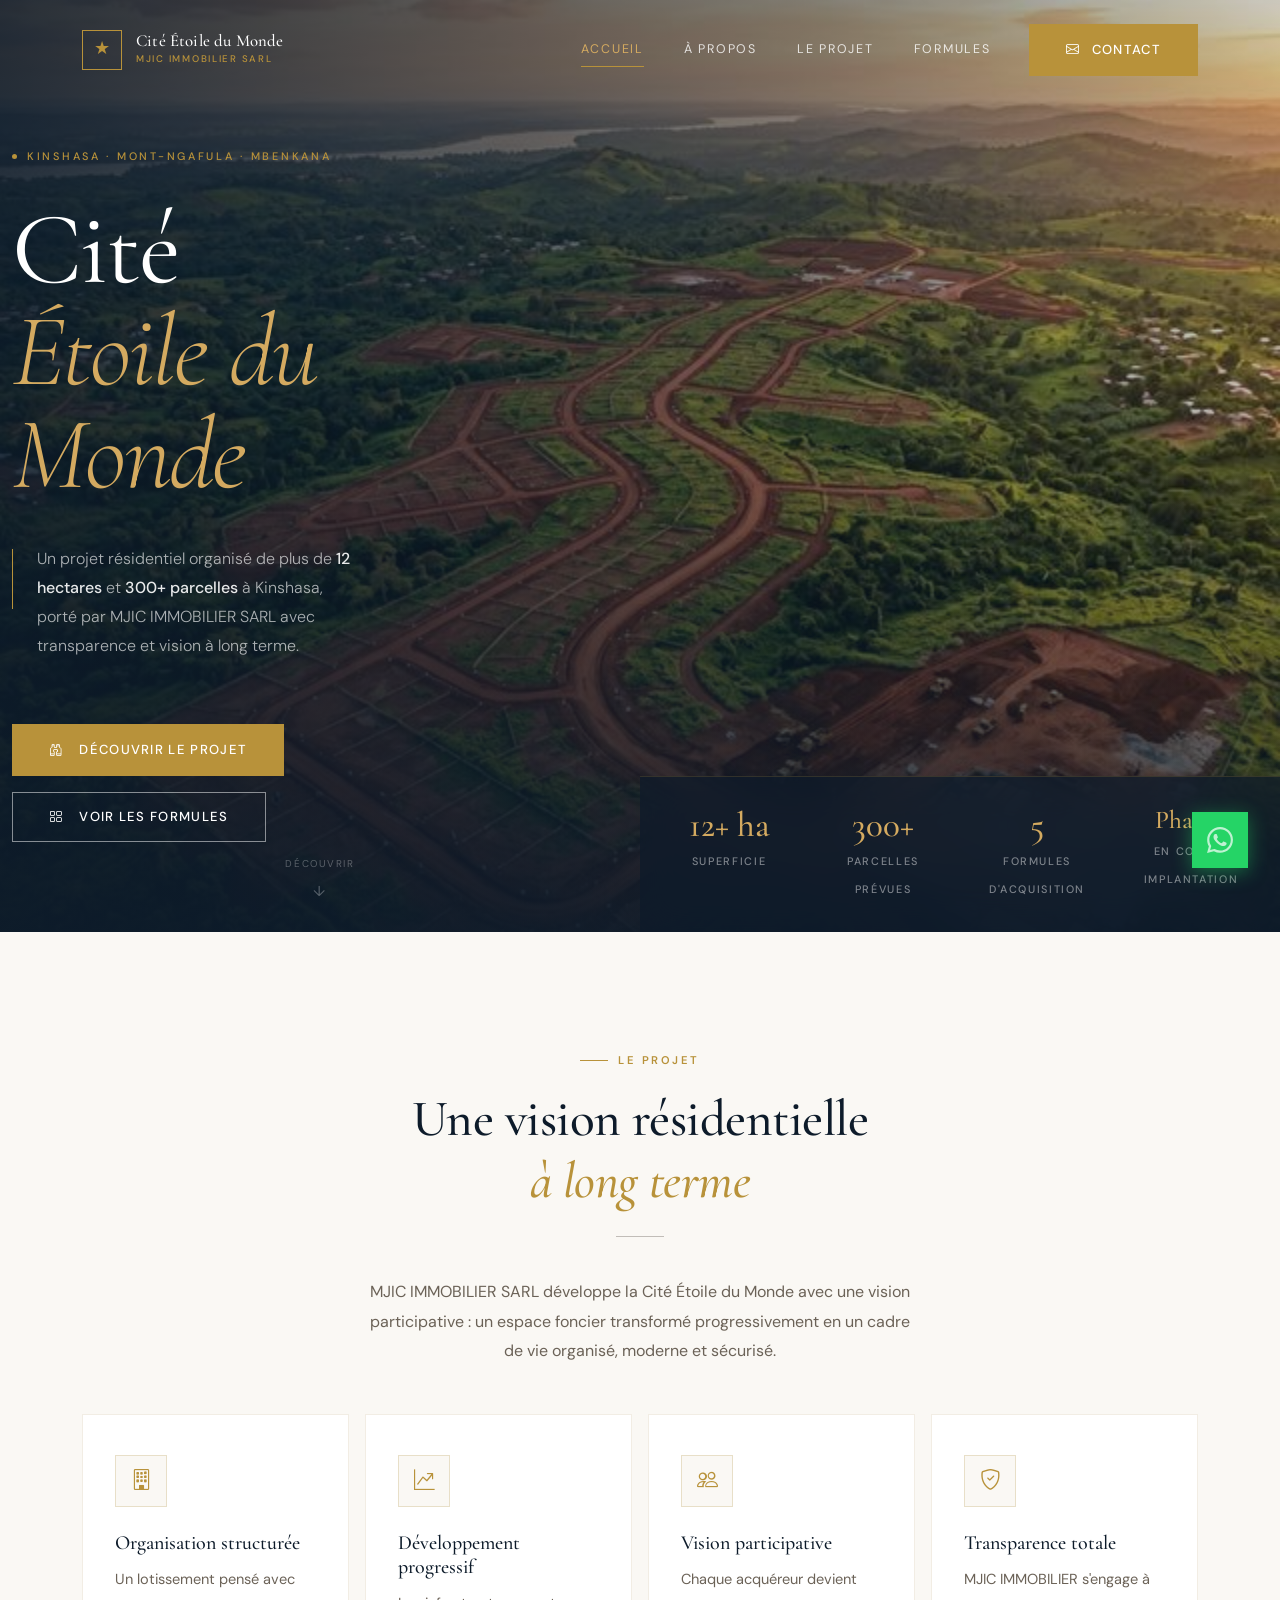
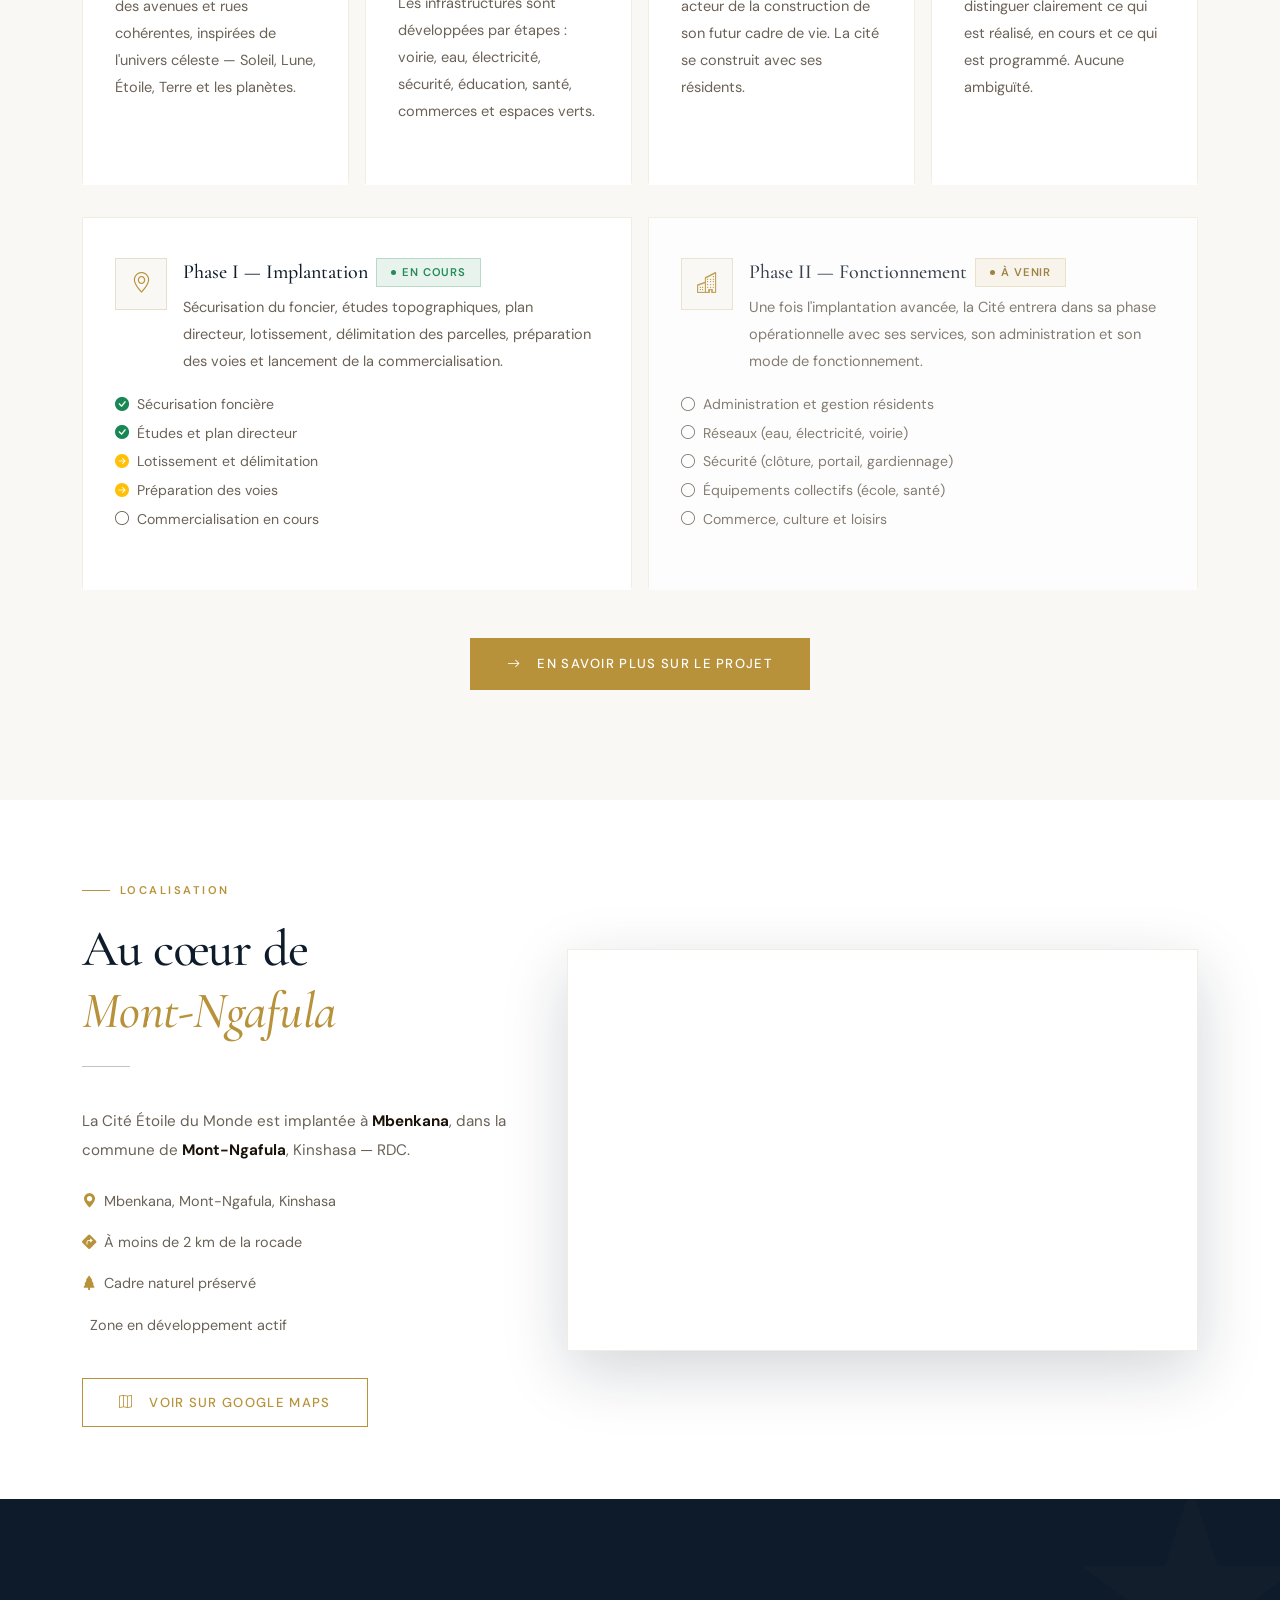
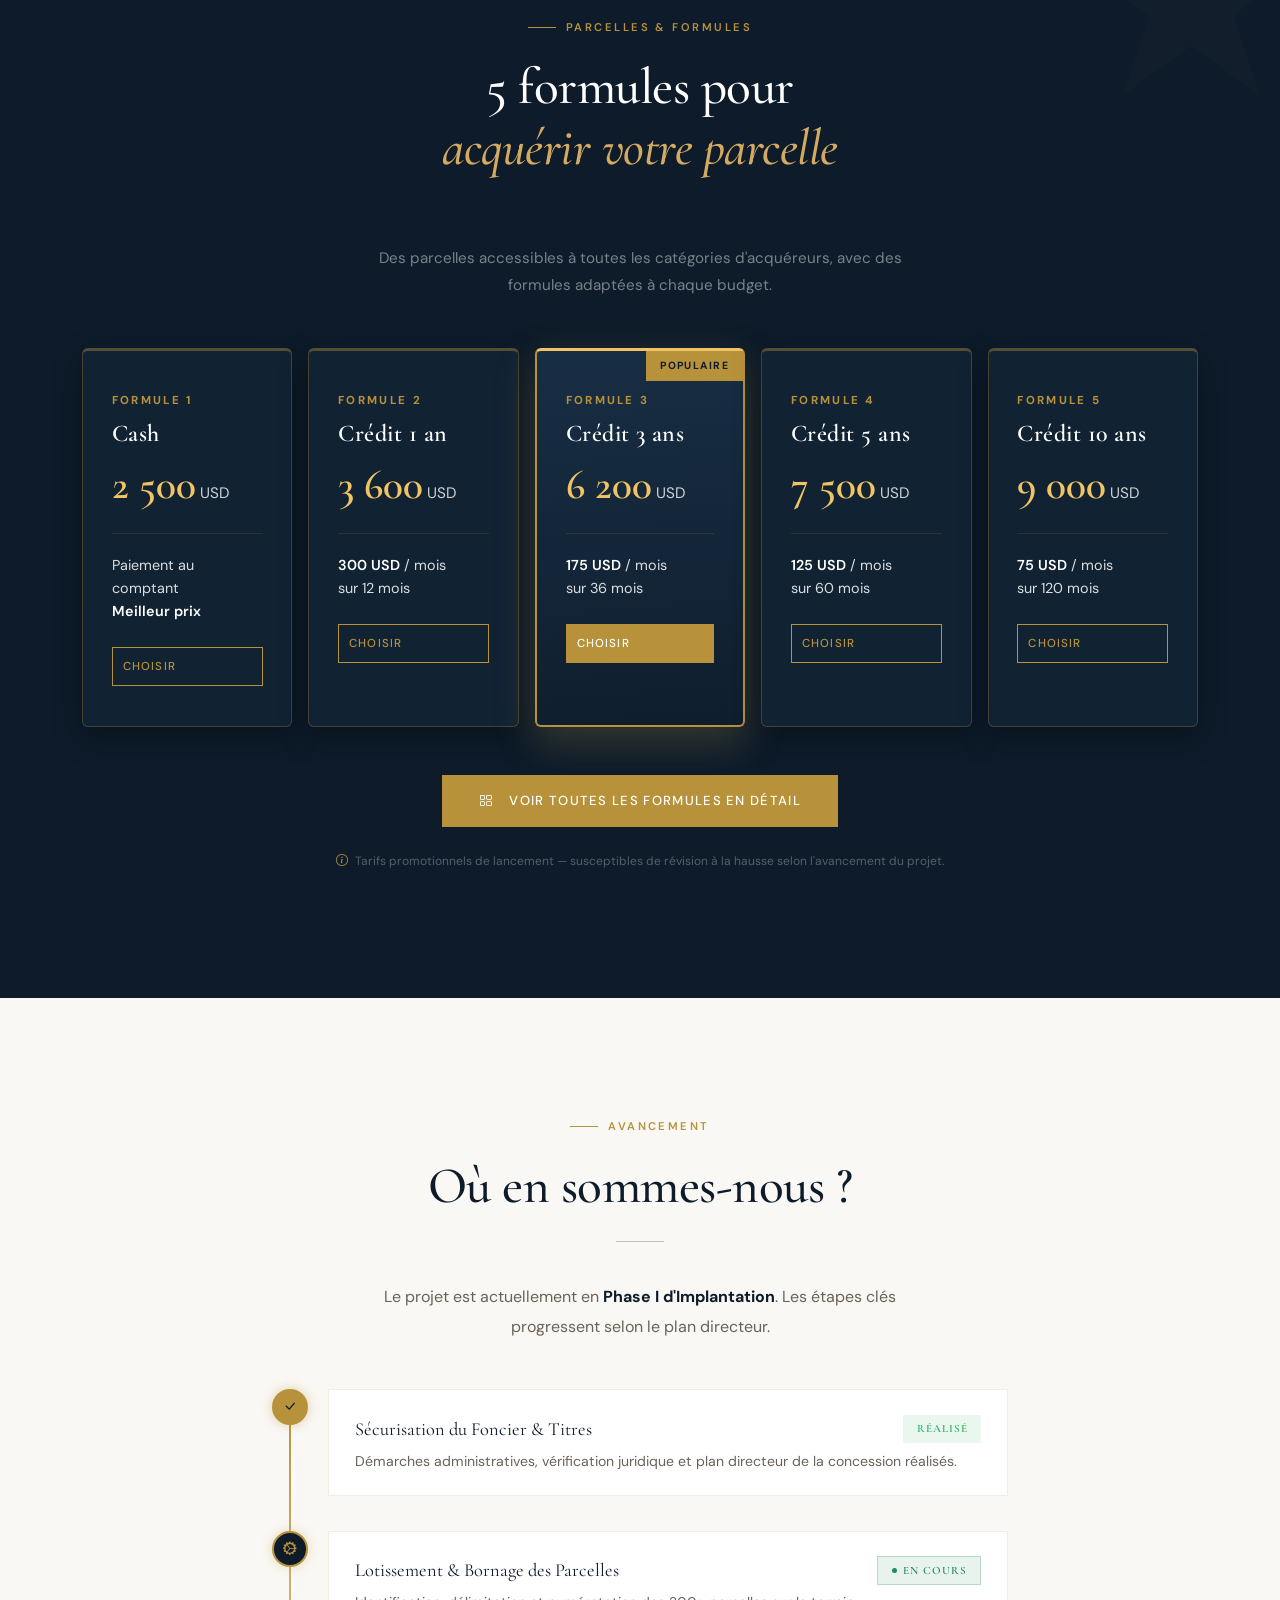
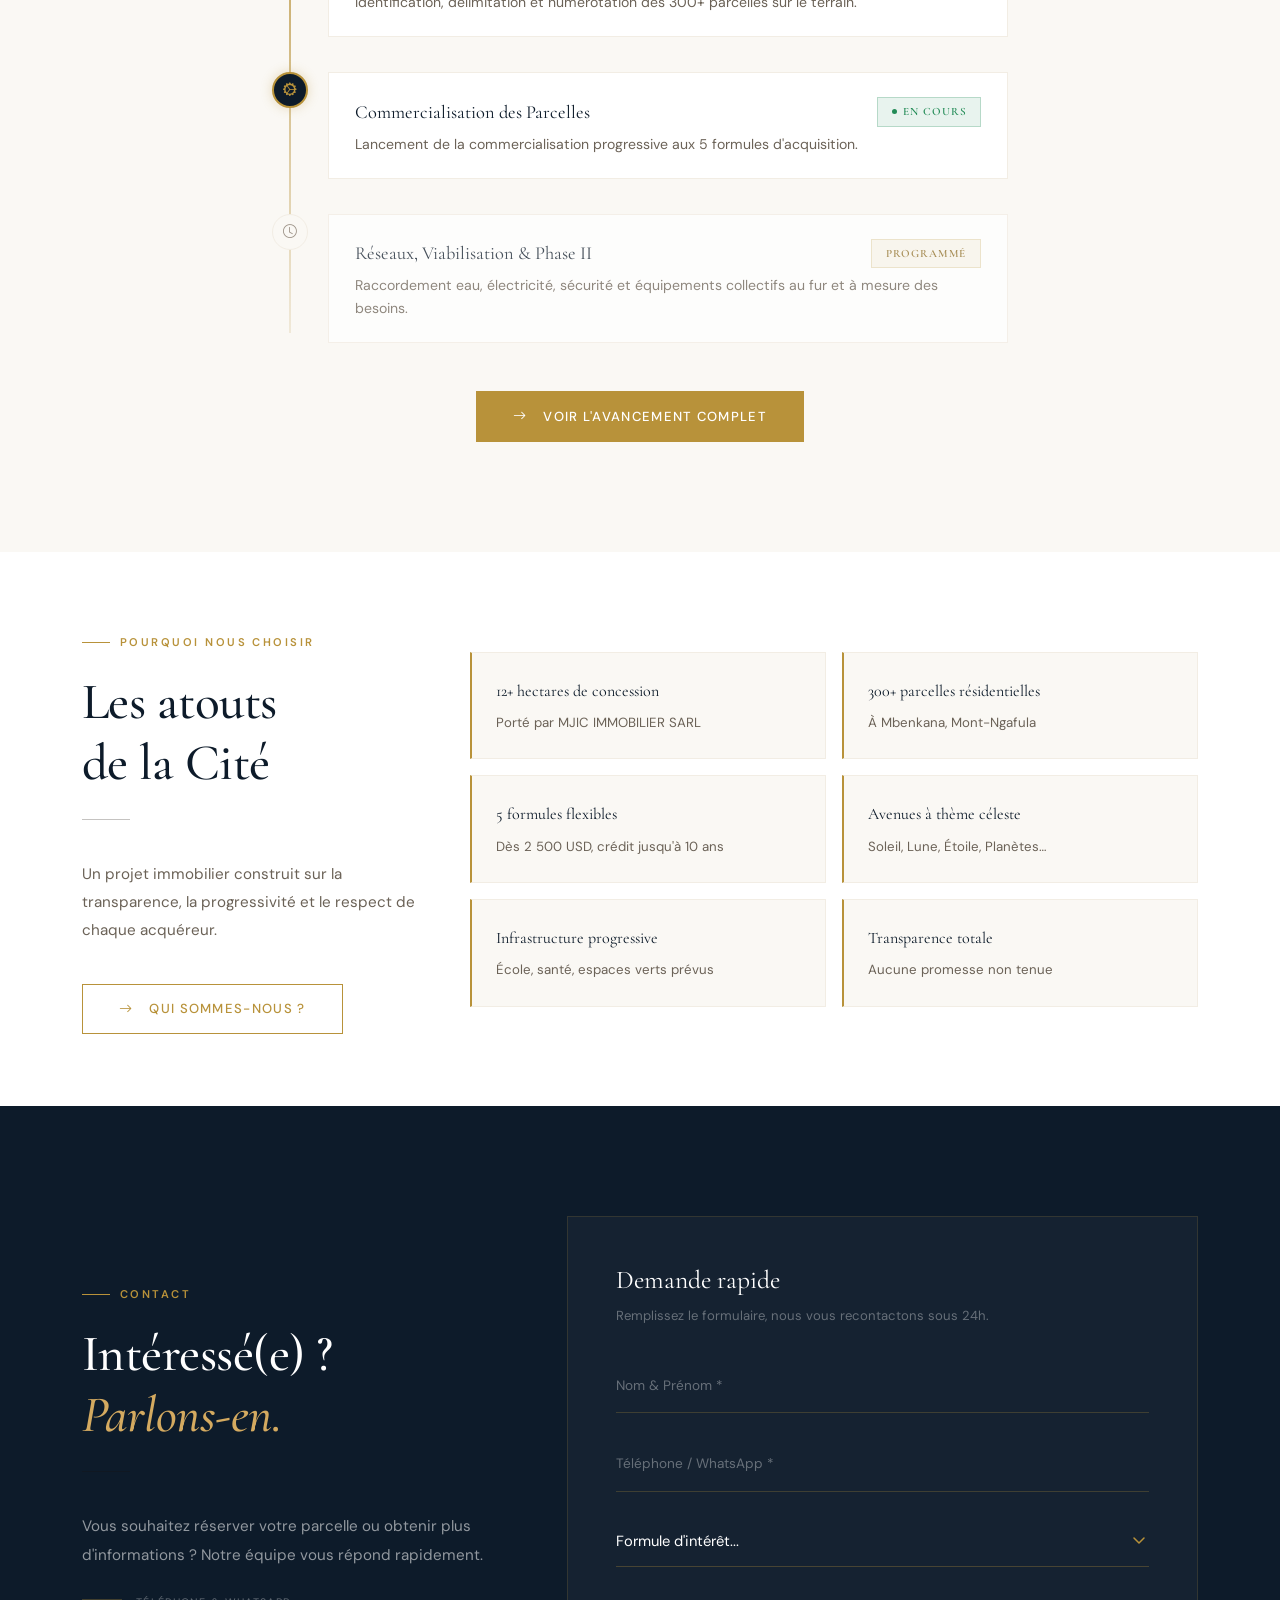
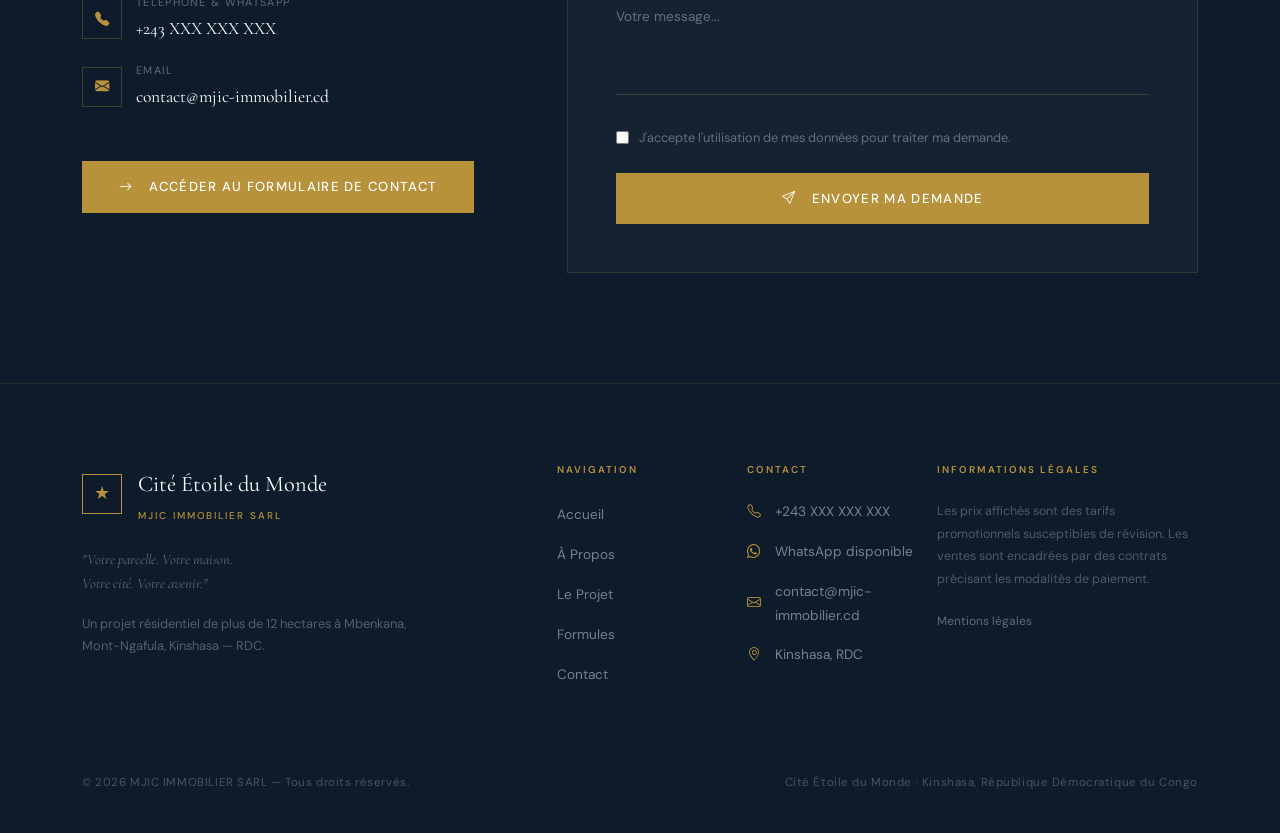
==== index.html @ 59a06f17 "First commit" ====
<!DOCTYPE html>
<html lang="fr">
<head>
  <meta charset="UTF-8" />
  <meta name="viewport" content="width=device-width, initial-scale=1.0" />
  <meta name="description" content="Cité Étoile du Monde — Projet résidentiel organisé à Mbenkana, Mont-Ngafula, Kinshasa. Plus de 300 parcelles disponibles, 5 formules d'acquisition à partir de 2 500 USD. MJIC IMMOBILIER SARL." />
  <meta name="keywords" content="terrain Kinshasa, parcelle Mont-Ngafula, immobilier Congo, Cité Étoile du Monde, MJIC Immobilier" />
  <title>Cité Étoile du Monde — MJIC IMMOBILIER SARL</title>

  <link rel="icon" href="data:image/svg+xml,<svg xmlns='http://www.w3.org/2000/svg' viewBox='0 0 100 100'><text y='.9em' font-size='90'>⭐</text></svg>" />
  <link rel="preconnect" href="https://fonts.googleapis.com" />
  <link rel="preconnect" href="https://fonts.gstatic.com" crossorigin />
  <link href="https://fonts.googleapis.com/css2?family=Cormorant+Garamond:ital,wght@0,300;0,400;0,500;0,600;0,700;1,400;1,600&family=DM+Sans:ital,opsz,wght@0,9..40,300;0,9..40,400;0,9..40,500;0,9..40,600;1,9..40,300&display=swap" rel="stylesheet" />
  <link href="https://cdn.jsdelivr.net/npm/bootstrap@5.3.3/dist/css/bootstrap.min.css" rel="stylesheet" />
  <link href="https://cdn.jsdelivr.net/npm/bootstrap-icons@1.11.3/font/bootstrap-icons.min.css" rel="stylesheet" />
  <link rel="stylesheet" href="css/style.css" />
</head>
<body>

<!-- ═══════════════  NAVBAR  ═══════════════ -->
<nav id="mainNav" class="navbar navbar-expand-lg">
  <div class="container">
    <a class="navbar-brand" href="index.html">
      <div class="brand-logo-icon">★</div>
      <div>
        <div class="brand-text-top">Cité Étoile du Monde</div>
        <div class="brand-text-bottom">MJIC IMMOBILIER SARL</div>
      </div>
    </a>

    <button class="navbar-toggler" type="button"
            data-bs-toggle="collapse" data-bs-target="#navbarNav"
            aria-controls="navbarNav" aria-expanded="false" aria-label="Ouvrir le menu">
      <span class="navbar-toggler-icon"></span>
    </button>

    <div class="collapse navbar-collapse justify-content-end" id="navbarNav">
      <ul class="navbar-nav align-items-lg-center gap-lg-1">
        <li class="nav-item"><a class="nav-link active-page" href="index.html">Accueil</a></li>
        <li class="nav-item"><a class="nav-link" href="about.html">À Propos</a></li>
        <li class="nav-item"><a class="nav-link" href="projet.html">Le Projet</a></li>
        <li class="nav-item"><a class="nav-link" href="formules.html">Formules</a></li>
        <li class="nav-item ms-lg-3">
          <a class="btn btn-gold btn-sm" href="contact.html">
            <i class="bi bi-envelope me-1"></i>Contact
          </a>
        </li>
      </ul>
    </div>
  </div>
</nav>

<!-- ═══════════════  HERO  ═══════════════ -->
<section id="hero">
  <div class="hero-bg"></div>

  <div class="hero-content-wrap">
    <div class="container">
      <div class="row">
        <div class="col-lg-8 col-xl-7">

          <div class="hero-location">
            <span class="hero-location-dot"></span>
            Kinshasa · Mont-Ngafula · Mbenkana
          </div>

          <h1 class="hero-title">
            Cité<br/>
            <em>Étoile du Monde</em>
          </h1>

          <div class="hero-subtitle-wrap">
            <div class="hero-line"></div>
            <p class="hero-subtitle">
              Un projet résidentiel organisé de plus de <strong style="color:rgba(255,255,255,0.9);font-weight:500">12 hectares</strong> et <strong style="color:rgba(255,255,255,0.9);font-weight:500">300+ parcelles</strong> à Kinshasa, porté par MJIC IMMOBILIER SARL avec transparence et vision à long terme.
            </p>
          </div>

          <div class="hero-actions">
            <a href="projet.html" class="btn btn-gold">
              <i class="bi bi-binoculars me-2"></i>Découvrir le projet
            </a>
            <a href="formules.html" class="btn btn-outline-white">
              <i class="bi bi-grid me-2"></i>Voir les formules
            </a>
          </div>

        </div>
      </div>
    </div>

    <!-- Bande de défilement bas -->
    <a href="#stats-band" style="position:absolute;bottom:28px;left:50%;transform:translateX(-50%);display:flex;flex-direction:column;align-items:center;gap:6px;color:rgba(255,255,255,0.3);font-size:0.62rem;letter-spacing:0.18em;text-transform:uppercase;text-decoration:none;z-index:3;animation:fadeIn 1s ease 1.2s both">
      <span>Découvrir</span>
      <span style="font-size:0.9rem">↓</span>
    </a>
  </div>

  <!-- Stats dans le hero -->
  <div class="hero-stats-strip w-100">
    <div class="container">
      <div class="row g-0">
        <div class="col-6 col-md-3">
          <div class="hero-stat">
            <span class="hero-stat-number" data-count="12" data-suffix="+ ha">0</span>
            <span class="hero-stat-label">Superficie</span>
          </div>
        </div>
        <div class="col-6 col-md-3">
          <div class="hero-stat">
            <span class="hero-stat-number" data-count="300" data-suffix="+">0</span>
            <span class="hero-stat-label">Parcelles prévues</span>
          </div>
        </div>
        <div class="col-6 col-md-3">
          <div class="hero-stat">
            <span class="hero-stat-number" data-count="5">0</span>
            <span class="hero-stat-label">Formules d'acquisition</span>
          </div>
        </div>
        <div class="col-6 col-md-3">
          <div class="hero-stat">
            <span class="hero-stat-number" style="font-size:1.6rem">Phase I</span>
            <span class="hero-stat-label">En cours · Implantation</span>
          </div>
        </div>
      </div>
    </div>
  </div>
</section>

<!-- ═══════════════  LE PROJET  ═══════════════ -->
<section id="projet" class="section-pad" style="background:var(--cream)">
  <div class="container">

    <div class="text-center mb-5 reveal">
      <span class="section-label">Le Projet</span>
      <h2 class="section-title" style="max-width:520px;margin:0 auto 1rem">Une vision résidentielle<br/><em style="color:var(--gold)">à long terme</em></h2>
      <hr class="rule-gold center" />
      <p class="section-subtitle mx-auto">
        MJIC IMMOBILIER SARL développe la Cité Étoile du Monde avec une vision participative : un espace foncier transformé progressivement en un cadre de vie organisé, moderne et sécurisé.
      </p>
    </div>

    <div class="row g-3">
      <div class="col-md-6 col-lg-3 reveal">
        <div class="projet-card h-100">
          <div class="card-icon"><i class="bi bi-building"></i></div>
          <h4>Organisation structurée</h4>
          <p>Un lotissement pensé avec des avenues et rues cohérentes, inspirées de l'univers céleste — Soleil, Lune, Étoile, Terre et les planètes.</p>
        </div>
      </div>
      <div class="col-md-6 col-lg-3 reveal">
        <div class="projet-card h-100">
          <div class="card-icon"><i class="bi bi-graph-up-arrow"></i></div>
          <h4>Développement progressif</h4>
          <p>Les infrastructures sont développées par étapes : voirie, eau, électricité, sécurité, éducation, santé, commerces et espaces verts.</p>
        </div>
      </div>
      <div class="col-md-6 col-lg-3 reveal">
        <div class="projet-card h-100">
          <div class="card-icon"><i class="bi bi-people"></i></div>
          <h4>Vision participative</h4>
          <p>Chaque acquéreur devient acteur de la construction de son futur cadre de vie. La cité se construit avec ses résidents.</p>
        </div>
      </div>
      <div class="col-md-6 col-lg-3 reveal">
        <div class="projet-card h-100">
          <div class="card-icon"><i class="bi bi-shield-check"></i></div>
          <h4>Transparence totale</h4>
          <p>MJIC IMMOBILIER s'engage à distinguer clairement ce qui est réalisé, en cours et ce qui est programmé. Aucune ambiguïté.</p>
        </div>
      </div>
    </div>

    <!-- Phases -->
    <div class="row g-3 mt-3">
      <div class="col-lg-6 reveal">
        <div class="projet-card">
          <div class="d-flex align-items-start gap-3 mb-3">
            <div class="card-icon flex-shrink-0"><i class="bi bi-geo-alt"></i></div>
            <div>
              <div class="d-flex align-items-center gap-2 mb-2">
                <h4 class="mb-0">Phase I — Implantation</h4>
                <span class="phase-badge active"><span class="dot"></span>En cours</span>
              </div>
              <p class="mb-0">Sécurisation du foncier, études topographiques, plan directeur, lotissement, délimitation des parcelles, préparation des voies et lancement de la commercialisation.</p>
            </div>
          </div>
          <ul class="list-unstyled mt-2" style="font-size:0.88rem;color:var(--text-muted)">
            <li class="mb-1"><i class="bi bi-check-circle-fill text-success me-2"></i>Sécurisation foncière</li>
            <li class="mb-1"><i class="bi bi-check-circle-fill text-success me-2"></i>Études et plan directeur</li>
            <li class="mb-1"><i class="bi bi-arrow-right-circle-fill text-warning me-2"></i>Lotissement et délimitation</li>
            <li class="mb-1"><i class="bi bi-arrow-right-circle-fill text-warning me-2"></i>Préparation des voies</li>
            <li><i class="bi bi-circle me-2"></i>Commercialisation en cours</li>
          </ul>
        </div>
      </div>
      <div class="col-lg-6 reveal">
        <div class="projet-card" style="opacity:0.82">
          <div class="d-flex align-items-start gap-3 mb-3">
            <div class="card-icon flex-shrink-0"><i class="bi bi-buildings"></i></div>
            <div>
              <div class="d-flex align-items-center gap-2 mb-2">
                <h4 class="mb-0">Phase II — Fonctionnement</h4>
                <span class="phase-badge upcoming"><span class="dot"></span>À venir</span>
              </div>
              <p class="mb-0">Une fois l'implantation avancée, la Cité entrera dans sa phase opérationnelle avec ses services, son administration et son mode de fonctionnement.</p>
            </div>
          </div>
          <ul class="list-unstyled mt-2" style="font-size:0.88rem;color:var(--text-muted)">
            <li class="mb-1"><i class="bi bi-circle me-2"></i>Administration et gestion résidents</li>
            <li class="mb-1"><i class="bi bi-circle me-2"></i>Réseaux (eau, électricité, voirie)</li>
            <li class="mb-1"><i class="bi bi-circle me-2"></i>Sécurité (clôture, portail, gardiennage)</li>
            <li class="mb-1"><i class="bi bi-circle me-2"></i>Équipements collectifs (école, santé)</li>
            <li><i class="bi bi-circle me-2"></i>Commerce, culture et loisirs</li>
          </ul>
        </div>
      </div>
    </div>

    <div class="text-center mt-5 reveal">
      <a href="projet.html" class="btn btn-gold">
        <i class="bi bi-arrow-right me-2"></i>En savoir plus sur le projet
      </a>
    </div>

  </div>
</section>

<!-- ═══════════════  LOCALISATION  ═══════════════ -->
<section id="localisation" class="section-pad-sm" style="background:var(--white)">
  <div class="container">
    <div class="row align-items-center g-5">

      <div class="col-lg-5 reveal">
        <span class="section-label">Localisation</span>
        <h2 class="section-title">Au cœur de<br/><em style="color:var(--gold)">Mont-Ngafula</em></h2>
        <hr class="rule-gold" />
        <p style="color:var(--text-muted);line-height:1.9;font-size:0.95rem">
          La Cité Étoile du Monde est implantée à <strong style="color:var(--text-dark)">Mbenkana</strong>, dans la commune de <strong style="color:var(--text-dark)">Mont-Ngafula</strong>, Kinshasa — RDC.
        </p>
        <ul class="list-unstyled mt-4" style="font-size:0.9rem;color:var(--text-muted)">
          <li class="mb-3 d-flex align-items-center gap-2"><i class="bi bi-geo-alt-fill" style="color:var(--gold)"></i>Mbenkana, Mont-Ngafula, Kinshasa</li>
          <li class="mb-3 d-flex align-items-center gap-2"><i class="bi bi-sign-turn-right-fill" style="color:var(--gold)"></i>À moins de 2 km de la rocade</li>
          <li class="mb-3 d-flex align-items-center gap-2"><i class="bi bi-tree-fill" style="color:var(--gold)"></i>Cadre naturel préservé</li>
          <li class="d-flex align-items-center gap-2"><i class="bi bi-shield-check-fill" style="color:var(--gold)"></i>Zone en développement actif</li>
        </ul>
        <a href="https://maps.google.com/?q=Mont-Ngafula,Kinshasa,RDC"
           target="_blank" rel="noopener" class="btn btn-outline-gold mt-4">
          <i class="bi bi-map me-2"></i>Voir sur Google Maps
        </a>
      </div>

      <div class="col-lg-7 reveal">
        <div style="overflow:hidden;box-shadow:var(--shadow-lg);border:1px solid var(--cream-mid)">
          <iframe
            title="Localisation Cité Étoile du Monde"
            src="https://www.google.com/maps/embed?pb=!1m18!1m12!1m3!1d126828.7!2d15.2!3d-4.4!2m3!1f0!2f0!3f0!3m2!1i1024!2i768!4f13.1!3m3!1m2!1s0x1a6a33c7b3e9a0a9%3A0x0!2sMont-Ngafula%2C+Kinshasa%2C+RD+Congo!5e0!3m2!1sfr!2scd!4v1"
            width="100%" height="400" style="border:0;display:block"
            allowfullscreen="" loading="lazy"
            referrerpolicy="no-referrer-when-downgrade">
          </iframe>
        </div>
      </div>

    </div>
  </div>
</section>

<!-- ═══════════════  FORMULES  ═══════════════ -->
<section id="formules" class="section-pad" style="background:var(--navy);position:relative;overflow:hidden">
  <div style="position:absolute;top:-40px;right:-40px;font-family:var(--font-display);font-size:18rem;opacity:0.025;color:var(--gold-light);pointer-events:none;line-height:1">★</div>

  <div class="container">
    <div class="text-center mb-5 reveal">
      <span class="section-label" style="color:var(--gold)">Parcelles &amp; Formules</span>
      <h2 class="section-title light">5 formules pour<br/><em style="color:var(--gold-light)">acquérir votre parcelle</em></h2>
      <hr class="rule-gold center" />
      <p style="color:rgba(255,255,255,0.45);max-width:560px;margin:0 auto;font-size:0.95rem">Des parcelles accessibles à toutes les catégories d'acquéreurs, avec des formules adaptées à chaque budget.</p>
    </div>

    <div class="row g-3 justify-content-center mb-5">
      <div class="col-6 col-md-4 col-lg reveal">
        <div class="formule-card">
          <div class="formule-num">Formule 1</div>
          <div class="formule-name">Cash</div>
          <div class="formule-price">2 500<small> USD</small></div>
          <div class="formule-divider"></div>
          <div class="formule-monthly">Paiement au comptant<br/><strong>Meilleur prix</strong></div>
          <a href="formules.html" class="btn btn-outline-gold w-100" style="font-size:0.72rem;padding:10px">Choisir</a>
        </div>
      </div>
      <div class="col-6 col-md-4 col-lg reveal">
        <div class="formule-card">
          <div class="formule-num">Formule 2</div>
          <div class="formule-name">Crédit 1 an</div>
          <div class="formule-price">3 600<small> USD</small></div>
          <div class="formule-divider"></div>
          <div class="formule-monthly"><strong>300 USD</strong> / mois<br/>sur 12 mois</div>
          <a href="formules.html" class="btn btn-outline-gold w-100" style="font-size:0.72rem;padding:10px">Choisir</a>
        </div>
      </div>
      <div class="col-6 col-md-4 col-lg reveal">
        <div class="formule-card featured">
          <div class="badge-promo">Populaire</div>
          <div class="formule-num">Formule 3</div>
          <div class="formule-name">Crédit 3 ans</div>
          <div class="formule-price">6 200<small> USD</small></div>
          <div class="formule-divider"></div>
          <div class="formule-monthly"><strong>175 USD</strong> / mois<br/>sur 36 mois</div>
          <a href="formules.html" class="btn btn-gold w-100" style="font-size:0.72rem;padding:10px">Choisir</a>
        </div>
      </div>
      <div class="col-6 col-md-4 col-lg reveal">
        <div class="formule-card">
          <div class="formule-num">Formule 4</div>
          <div class="formule-name">Crédit 5 ans</div>
          <div class="formule-price">7 500<small> USD</small></div>
          <div class="formule-divider"></div>
          <div class="formule-monthly"><strong>125 USD</strong> / mois<br/>sur 60 mois</div>
          <a href="formules.html" class="btn btn-outline-gold w-100" style="font-size:0.72rem;padding:10px">Choisir</a>
        </div>
      </div>
      <div class="col-6 col-md-4 col-lg reveal">
        <div class="formule-card">
          <div class="formule-num">Formule 5</div>
          <div class="formule-name">Crédit 10 ans</div>
          <div class="formule-price">9 000<small> USD</small></div>
          <div class="formule-divider"></div>
          <div class="formule-monthly"><strong>75 USD</strong> / mois<br/>sur 120 mois</div>
          <a href="formules.html" class="btn btn-outline-gold w-100" style="font-size:0.72rem;padding:10px">Choisir</a>
        </div>
      </div>
    </div>

    <div class="text-center reveal">
      <a href="formules.html" class="btn btn-gold">
        <i class="bi bi-grid me-2"></i>Voir toutes les formules en détail
      </a>
      <p style="font-size:0.75rem;color:rgba(255,255,255,0.3);margin-top:1.5rem">
        <i class="bi bi-info-circle me-1" style="color:var(--gold)"></i>
        Tarifs promotionnels de lancement — susceptibles de révision à la hausse selon l'avancement du projet.
      </p>
    </div>
  </div>
</section>

<!-- ═══════════════  AVANCEMENT  ═══════════════ -->
<section id="avancement" class="section-pad" style="background:var(--cream)">
  <div class="container">
    <div class="text-center mb-5 reveal">
      <span class="section-label">Avancement</span>
      <h2 class="section-title">Où en sommes-nous ?</h2>
      <hr class="rule-gold center" />
      <p class="section-subtitle mx-auto">Le projet est actuellement en <strong style="color:var(--navy)">Phase I d'Implantation</strong>. Les étapes clés progressent selon le plan directeur.</p>
    </div>
    <div class="row justify-content-center">
      <div class="col-lg-8 reveal">

        <!-- Timeline Luxury -->
        <div class="timeline-luxury">
          
          <div class="timeline-luxury-item">
            <div class="timeline-luxury-icon done"><i class="bi bi-check-lg"></i></div>
            <div class="timeline-luxury-content">
              <div class="timeline-luxury-title">
                <span>Sécurisation du Foncier &amp; Titres</span>
                <span class="phase-badge" style="background:rgba(39,174,96,0.1);color:#27AE60;border-color:rgba(39,174,96,0.3)">Réalisé</span>
              </div>
              <p class="timeline-luxury-desc">Démarches administratives, vérification juridique et plan directeur de la concession réalisés.</p>
            </div>
          </div>

          <div class="timeline-luxury-item">
            <div class="timeline-luxury-icon active"><i class="bi bi-gear-wide-connected"></i></div>
            <div class="timeline-luxury-content">
              <div class="timeline-luxury-title">
                <span>Lotissement &amp; Bornage des Parcelles</span>
                <span class="phase-badge active"><span class="dot"></span>En cours</span>
              </div>
              <p class="timeline-luxury-desc">Identification, délimitation et numérotation des 300+ parcelles sur le terrain.</p>
            </div>
          </div>

          <div class="timeline-luxury-item">
            <div class="timeline-luxury-icon active"><i class="bi bi-gear-wide-connected"></i></div>
            <div class="timeline-luxury-content">
              <div class="timeline-luxury-title">
                <span>Commercialisation des Parcelles</span>
                <span class="phase-badge active"><span class="dot"></span>En cours</span>
              </div>
              <p class="timeline-luxury-desc">Lancement de la commercialisation progressive aux 5 formules d'acquisition.</p>
            </div>
          </div>

          <div class="timeline-luxury-item">
            <div class="timeline-luxury-icon pending"><i class="bi bi-clock"></i></div>
            <div class="timeline-luxury-content" style="opacity:0.75">
              <div class="timeline-luxury-title">
                <span>Réseaux, Viabilisation &amp; Phase II</span>
                <span class="phase-badge upcoming">Programmé</span>
              </div>
              <p class="timeline-luxury-desc">Raccordement eau, électricité, sécurité et équipements collectifs au fur et à mesure des besoins.</p>
            </div>
          </div>

        </div>

      </div>
    </div>
    <div class="text-center mt-5 reveal">
      <a href="projet.html#avancement" class="btn btn-gold">
        <i class="bi bi-arrow-right me-2"></i>Voir l'avancement complet
      </a>
    </div>
  </div>
</section>

<!-- ═══════════════  POURQUOI NOUS CHOISIR  ═══════════════ -->
<section id="pourquoi" class="section-pad-sm" style="background:var(--white)">
  <div class="container">
    <div class="row align-items-center g-5">
      <div class="col-lg-4 reveal">
        <span class="section-label">Pourquoi nous choisir</span>
        <h2 class="section-title">Les atouts<br/>de la Cité</h2>
        <hr class="rule-gold" />
        <p style="color:var(--text-muted);font-size:0.95rem;line-height:1.85">
          Un projet immobilier construit sur la transparence, la progressivité et le respect de chaque acquéreur.
        </p>
        <a href="about.html" class="btn btn-outline-gold mt-4">
          <i class="bi bi-arrow-right me-2"></i>Qui sommes-nous ?
        </a>
      </div>
      <div class="col-lg-8 reveal">
        <div class="row g-3">
          <div class="col-sm-6">
            <div style="padding:1.5rem;border:1px solid var(--cream-mid);border-left:2px solid var(--gold);background:var(--cream)">
              <div style="font-family:var(--font-display);font-size:1rem;color:var(--navy);margin-bottom:0.4rem">12+ hectares de concession</div>
              <div style="font-size:0.83rem;color:var(--text-muted)">Porté par MJIC IMMOBILIER SARL</div>
            </div>
          </div>
          <div class="col-sm-6">
            <div style="padding:1.5rem;border:1px solid var(--cream-mid);border-left:2px solid var(--gold);background:var(--cream)">
              <div style="font-family:var(--font-display);font-size:1rem;color:var(--navy);margin-bottom:0.4rem">300+ parcelles résidentielles</div>
              <div style="font-size:0.83rem;color:var(--text-muted)">À Mbenkana, Mont-Ngafula</div>
            </div>
          </div>
          <div class="col-sm-6">
            <div style="padding:1.5rem;border:1px solid var(--cream-mid);border-left:2px solid var(--gold);background:var(--cream)">
              <div style="font-family:var(--font-display);font-size:1rem;color:var(--navy);margin-bottom:0.4rem">5 formules flexibles</div>
              <div style="font-size:0.83rem;color:var(--text-muted)">Dès 2 500 USD, crédit jusqu'à 10 ans</div>
            </div>
          </div>
          <div class="col-sm-6">
            <div style="padding:1.5rem;border:1px solid var(--cream-mid);border-left:2px solid var(--gold);background:var(--cream)">
              <div style="font-family:var(--font-display);font-size:1rem;color:var(--navy);margin-bottom:0.4rem">Avenues à thème céleste</div>
              <div style="font-size:0.83rem;color:var(--text-muted)">Soleil, Lune, Étoile, Planètes…</div>
            </div>
          </div>
          <div class="col-sm-6">
            <div style="padding:1.5rem;border:1px solid var(--cream-mid);border-left:2px solid var(--gold);background:var(--cream)">
              <div style="font-family:var(--font-display);font-size:1rem;color:var(--navy);margin-bottom:0.4rem">Infrastructure progressive</div>
              <div style="font-size:0.83rem;color:var(--text-muted)">École, santé, espaces verts prévus</div>
            </div>
          </div>
          <div class="col-sm-6">
            <div style="padding:1.5rem;border:1px solid var(--cream-mid);border-left:2px solid var(--gold);background:var(--cream)">
              <div style="font-family:var(--font-display);font-size:1rem;color:var(--navy);margin-bottom:0.4rem">Transparence totale</div>
              <div style="font-size:0.83rem;color:var(--text-muted)">Aucune promesse non tenue</div>
            </div>
          </div>
        </div>
      </div>
    </div>
  </div>
</section>

<!-- ═══════════════  CONTACT TEASER  ═══════════════ -->
<section id="contact" class="section-pad" style="background:var(--navy)">
  <div class="container">
    <div class="row g-5 align-items-center">
      <div class="col-lg-5 reveal">
        <span class="section-label" style="color:var(--gold)">Contact</span>
        <h2 class="section-title light">Intéressé(e) ?<br/><em style="color:var(--gold-light)">Parlons-en.</em></h2>
        <hr class="rule-gold" />
        <p style="color:rgba(255,255,255,0.55);line-height:1.9;font-size:0.95rem">Vous souhaitez réserver votre parcelle ou obtenir plus d'informations ? Notre équipe vous répond rapidement.</p>
        <div class="mt-4 d-flex flex-column gap-3">
          <div style="display:flex;align-items:center;gap:14px">
            <div style="width:40px;height:40px;border:1px solid rgba(184,146,58,0.3);display:flex;align-items:center;justify-content:center;flex-shrink:0">
              <i class="bi bi-telephone-fill" style="color:var(--gold);font-size:0.9rem"></i>
            </div>
            <div>
              <div style="font-size:0.68rem;color:rgba(255,255,255,0.35);letter-spacing:0.12em;text-transform:uppercase;margin-bottom:2px">Téléphone &amp; WhatsApp</div>
              <div style="color:var(--white);font-family:var(--font-display);font-size:1.1rem">+243 XXX XXX XXX</div>
            </div>
          </div>
          <div style="display:flex;align-items:center;gap:14px">
            <div style="width:40px;height:40px;border:1px solid rgba(184,146,58,0.3);display:flex;align-items:center;justify-content:center;flex-shrink:0">
              <i class="bi bi-envelope-fill" style="color:var(--gold);font-size:0.9rem"></i>
            </div>
            <div>
              <div style="font-size:0.68rem;color:rgba(255,255,255,0.35);letter-spacing:0.12em;text-transform:uppercase;margin-bottom:2px">Email</div>
              <div style="color:var(--white);font-family:var(--font-display);font-size:1.1rem">contact@mjic-immobilier.cd</div>
            </div>
          </div>
        </div>
        <a href="contact.html" class="btn btn-gold mt-5">
          <i class="bi bi-arrow-right me-2"></i>Accéder au formulaire de contact
        </a>
      </div>
      <div class="col-lg-7 reveal">
        <div style="border:1px solid rgba(184,146,58,0.18);padding:3rem;background:rgba(255,255,255,0.03)">
          <h4 style="font-family:var(--font-display);color:var(--white);font-size:1.6rem;font-weight:400;margin-bottom:0.5rem">Demande rapide</h4>
          <p style="color:rgba(255,255,255,0.35);font-size:0.82rem;margin-bottom:2rem">Remplissez le formulaire, nous vous recontactons sous 24h.</p>

          <div id="formSuccess" style="display:none;padding:1rem;background:rgba(34,139,86,0.1);border:1px solid rgba(34,139,86,0.3);color:#4CAF85;font-size:0.9rem;margin-bottom:1.5rem">
            <i class="bi bi-check-circle-fill me-2"></i>Merci ! Votre demande a bien été envoyée. Nous vous contactons très prochainement.
          </div>

          <form id="quickContactForm" novalidate>
            <div class="row g-0" style="gap:0">
              <div class="col-12 mb-4">
                <input type="text" name="nom" class="contact-field" placeholder="Nom &amp; Prénom *" required />
              </div>
              <div class="col-12 mb-4">
                <input type="tel" name="telephone" class="contact-field" placeholder="Téléphone / WhatsApp *" required />
              </div>
              <div class="col-12 mb-4">
                <select name="formule" class="contact-field form-select">
                  <option value="">Formule d'intérêt...</option>
                  <option>Formule 1 — Cash (2 500 USD)</option>
                  <option>Formule 2 — Crédit 1 an</option>
                  <option>Formule 3 — Crédit 3 ans</option>
                  <option>Formule 4 — Crédit 5 ans</option>
                  <option>Formule 5 — Crédit 10 ans</option>
                </select>
              </div>
              <div class="col-12 mb-4">
                <textarea name="message" rows="3" class="contact-field" placeholder="Votre message..." style="resize:none"></textarea>
              </div>
              <div class="col-12 mb-4">
                <label style="display:flex;align-items:flex-start;gap:10px;cursor:pointer">
                  <input type="checkbox" id="consentement" required style="margin-top:3px;accent-color:var(--gold)" />
                  <span style="font-size:0.8rem;color:rgba(255,255,255,0.35);line-height:1.6">J'accepte l'utilisation de mes données pour traiter ma demande.</span>
                </label>
              </div>
              <div class="col-12">
                <button type="submit" class="btn btn-gold w-100" style="justify-content:center">
                  <i class="bi bi-send me-2"></i>Envoyer ma demande
                </button>
              </div>
            </div>
          </form>
        </div>
      </div>
    </div>
  </div>
</section>

<!-- ═══════════════  FOOTER  ═══════════════ -->
<footer class="site-footer">
  <div class="container">
    <div class="row g-4">

      <div class="col-lg-4">
        <div class="d-flex align-items-center gap-3 mb-4">
          <div class="brand-logo-icon">★</div>
          <div>
            <div class="footer-brand-name">Cité Étoile du Monde</div>
            <div class="footer-brand-sub">MJIC IMMOBILIER SARL</div>
          </div>
        </div>
        <p class="footer-tagline">
          "Votre parcelle. Votre maison.<br/>Votre cité. Votre avenir."
        </p>
        <p style="font-size:0.8rem;color:rgba(255,255,255,0.3);margin-top:1rem;line-height:1.7">
          Un projet résidentiel de plus de 12 hectares à Mbenkana, Mont-Ngafula, Kinshasa — RDC.
        </p>
      </div>

      <div class="col-6 col-lg-2 offset-lg-1">
        <h6 class="footer-heading">Navigation</h6>
        <ul class="footer-links">
          <li><a href="index.html">Accueil</a></li>
          <li><a href="about.html">À Propos</a></li>
          <li><a href="projet.html">Le Projet</a></li>
          <li><a href="formules.html">Formules</a></li>
          <li><a href="contact.html">Contact</a></li>
        </ul>
      </div>

      <div class="col-6 col-lg-2">
        <h6 class="footer-heading">Contact</h6>
        <div class="footer-contact-item"><i class="bi bi-telephone"></i><span>+243 XXX XXX XXX</span></div>
        <div class="footer-contact-item"><i class="bi bi-whatsapp"></i><span>WhatsApp disponible</span></div>
        <div class="footer-contact-item"><i class="bi bi-envelope"></i><span>contact@mjic-immobilier.cd</span></div>
        <div class="footer-contact-item"><i class="bi bi-geo-alt"></i><span>Kinshasa, RDC</span></div>
      </div>

      <div class="col-lg-3">
        <h6 class="footer-heading">Informations légales</h6>
        <p style="font-size:0.78rem;color:rgba(255,255,255,0.28);line-height:1.8">
          Les prix affichés sont des tarifs promotionnels susceptibles de révision. Les ventes sont encadrées par des contrats précisant les modalités de paiement.
        </p>
        <a href="#" style="font-size:0.75rem;color:rgba(255,255,255,0.35)">Mentions légales</a>
      </div>

    </div>

    <hr class="footer-divider" />

    <div class="d-flex flex-column flex-md-row justify-content-between align-items-center gap-2 footer-copy">
      <span>© 2026 MJIC IMMOBILIER SARL — Tous droits réservés.</span>
      <span>Cité Étoile du Monde · Kinshasa, République Démocratique du Congo</span>
    </div>
  </div>
</footer>

<!-- Bouton WhatsApp flottant -->
<a id="whatsapp-btn" href="https://wa.me/243XXXXXXXXX" target="_blank" rel="noopener" title="Contactez-nous sur WhatsApp">
  <span class="whatsapp-pulse"></span>
  <svg viewBox="0 0 24 24" xmlns="http://www.w3.org/2000/svg">
    <path d="M17.472 14.382c-.297-.149-1.758-.867-2.03-.967-.273-.099-.471-.148-.67.15-.197.297-.767.966-.94 1.164-.173.199-.347.223-.644.075-.297-.15-1.255-.463-2.39-1.475-.883-.788-1.48-1.761-1.653-2.059-.173-.297-.018-.458.13-.606.134-.133.298-.347.446-.52.149-.174.198-.298.298-.497.099-.198.05-.371-.025-.52-.075-.149-.669-1.612-.916-2.207-.242-.579-.487-.5-.669-.51-.173-.008-.371-.01-.57-.01-.198 0-.52.074-.792.372-.272.297-1.04 1.016-1.04 2.479 0 1.462 1.065 2.875 1.213 3.074.149.198 2.096 3.2 5.077 4.487.709.306 1.262.489 1.694.625.712.227 1.36.195 1.871.118.571-.085 1.758-.719 2.006-1.413.248-.694.248-1.289.173-1.413-.074-.124-.272-.198-.57-.347m-5.421 7.403h-.004a9.87 9.87 0 01-5.031-1.378l-.361-.214-3.741.982.998-3.648-.235-.374a9.86 9.86 0 01-1.51-5.26c.001-5.45 4.436-9.884 9.888-9.884 2.64 0 5.122 1.03 6.988 2.898a9.825 9.825 0 012.893 6.994c-.003 5.45-4.437 9.884-9.885 9.884m8.413-18.297A11.815 11.815 0 0012.05 0C5.495 0 .16 5.335.157 11.892c0 2.096.547 4.142 1.588 5.945L.057 24l6.305-1.654a11.882 11.882 0 005.683 1.448h.005c6.554 0 11.89-5.335 11.893-11.893a11.821 11.821 0 00-3.48-8.413Z"/>
  </svg>
</a>

<!-- Bouton retour en haut -->
<button id="scrollTop" onclick="scrollToTop()" title="Retour en haut" style="display:none;align-items:center;justify-content:center">
  <i class="bi bi-arrow-up"></i>
</button>

<!-- Scripts -->
<script src="https://cdn.jsdelivr.net/npm/bootstrap@5.3.3/dist/js/bootstrap.bundle.min.js"></script>
<script src="js/main.js"></script>

</body>
</html>
---- css/style.css ----
/* =========================================================
   CITÉ ÉTOILE DU MONDE — Design Luxueux & Humain
   MJIC IMMOBILIER SARL — Kinshasa, RDC
   Inspiré : Barnes Immobilier, Knight Frank, Sotheby's
   ========================================================= */

@import url('https://fonts.googleapis.com/css2?family=Cormorant+Garamond:ital,wght@0,300;0,400;0,500;0,600;0,700;1,400;1,600&family=DM+Sans:ital,opsz,wght@0,9..40,300;0,9..40,400;0,9..40,500;0,9..40,600;1,9..40,300&display=swap');

/* ─── Variables raffinées ─── */
:root {
  /* Palette dorée chaude */
  --gold:        #B8923A;
  --gold-light:  #D4AA60;
  --gold-pale:   #F0E4CA;
  --gold-dark:   #8B6A20;

  /* Marine profond */
  --navy:        #0D1B2A;
  --navy-mid:    #142233;
  --navy-light:  #1C3148;

  /* Neutres chauds */
  --cream:       #FAF8F4;
  --cream-mid:   #F2EDE4;
  --sand:        #E8DFC8;
  --stone:       #C5BBAB;
  --text-dark:   #1A1208;
  --text-muted:  #6B6257;
  --text-light:  #9C9287;
  --white:       #FFFFFF;

  /* Typography */
  --font-display: 'Cormorant Garamond', Georgia, serif;
  --font-body:    'DM Sans', system-ui, sans-serif;

  /* Geometry */
  --radius-sm:   6px;
  --radius:      12px;
  --radius-lg:   20px;
  --radius-xl:   32px;

  /* Shadows */
  --shadow-sm:   0 2px 12px rgba(13,27,42,0.08);
  --shadow:      0 8px 32px rgba(13,27,42,0.12);
  --shadow-lg:   0 20px 60px rgba(13,27,42,0.18);
  --shadow-gold: 0 8px 40px rgba(184,146,58,0.25);

  /* Transitions */
  --ease:        cubic-bezier(0.25, 0.46, 0.45, 0.94);
  --transition:  0.4s var(--ease);
}

/* ─── Reset & Base ─── */
*, *::before, *::after { box-sizing: border-box; margin: 0; padding: 0; }
html { scroll-behavior: smooth; font-size: 16px; }

body {
  font-family: var(--font-body);
  color: var(--text-dark);
  background: var(--white);
  overflow-x: hidden;
  line-height: 1.75;
  -webkit-font-smoothing: antialiased;
}

h1, h2, h3, h4, h5, h6 {
  font-family: var(--font-display);
  line-height: 1.2;
  font-weight: 500;
}
a { text-decoration: none; transition: var(--transition); color: inherit; }
img { max-width: 100%; display: block; }
p { line-height: 1.8; }

/* ─── Utilitaires ─── */
.text-gold    { color: var(--gold) !important; }
.text-cream   { color: var(--cream) !important; }
.section-pad  { padding: 110px 0; }
.section-pad-sm { padding: 72px 0; }

/* ─── Étiquettes de section ─── */
.section-eyebrow {
  display: inline-flex;
  align-items: center;
  gap: 10px;
  font-family: var(--font-body);
  font-size: 0.7rem;
  font-weight: 600;
  letter-spacing: 0.22em;
  text-transform: uppercase;
  color: var(--gold);
  margin-bottom: 1.2rem;
}

.section-eyebrow::before {
  content: '';
  display: inline-block;
  width: 28px;
  height: 1px;
  background: var(--gold);
  flex-shrink: 0;
}

.section-label {
  display: inline-flex;
  align-items: center;
  gap: 10px;
  font-family: var(--font-body);
  font-size: 0.7rem;
  font-weight: 600;
  letter-spacing: 0.22em;
  text-transform: uppercase;
  color: var(--gold);
  margin-bottom: 1.2rem;
}
.section-label::before {
  content: '';
  display: inline-block;
  width: 28px;
  height: 1px;
  background: var(--gold);
  flex-shrink: 0;
}

/* ─── Titres de section ─── */
.section-title {
  font-size: clamp(2rem, 4vw, 3.2rem);
  font-weight: 500;
  color: var(--navy);
  margin-bottom: 1.2rem;
  letter-spacing: -0.01em;
}

.section-title.light { color: var(--white); }
.section-title.cream { color: var(--cream); }

.section-subtitle {
  font-size: 1rem;
  color: var(--text-muted);
  max-width: 560px;
  line-height: 1.85;
}

/* ─── Séparateurs ─── */
.rule-gold {
  display: block;
  width: 48px;
  height: 1px;
  background: linear-gradient(90deg, var(--gold), transparent);
  margin: 1.5rem 0 2.5rem;
}
.rule-gold.center {
  margin-left: auto;
  margin-right: auto;
  background: var(--gold);
}

/* ─── Boutons ─── */
.btn-gold {
  display: inline-flex;
  align-items: center;
  gap: 8px;
  background: var(--gold);
  color: var(--white);
  font-family: var(--font-body);
  font-weight: 500;
  font-size: 0.82rem;
  letter-spacing: 0.1em;
  text-transform: uppercase;
  padding: 15px 36px;
  border: 1px solid var(--gold);
  border-radius: 0;
  cursor: pointer;
  transition: var(--transition);
}

.btn-gold:hover {
  background: var(--gold-dark);
  border-color: var(--gold-dark);
  color: var(--white);
  transform: none;
  box-shadow: var(--shadow-gold);
}

.btn-outline-gold {
  display: inline-flex;
  align-items: center;
  gap: 8px;
  background: transparent;
  color: var(--gold);
  font-family: var(--font-body);
  font-weight: 500;
  font-size: 0.82rem;
  letter-spacing: 0.1em;
  text-transform: uppercase;
  padding: 14px 36px;
  border: 1px solid var(--gold);
  border-radius: 0;
  cursor: pointer;
  transition: var(--transition);
}

.btn-outline-gold:hover {
  background: var(--gold);
  color: var(--white);
}

.btn-outline-white {
  display: inline-flex;
  align-items: center;
  gap: 8px;
  background: transparent;
  color: var(--white);
  font-family: var(--font-body);
  font-weight: 500;
  font-size: 0.82rem;
  letter-spacing: 0.1em;
  text-transform: uppercase;
  padding: 14px 36px;
  border: 1px solid rgba(255,255,255,0.5);
  border-radius: 0;
  cursor: pointer;
  transition: var(--transition);
}

.btn-outline-white:hover {
  border-color: var(--white);
  background: rgba(255,255,255,0.08);
  color: var(--white);
}

/* ════════════════════════════════════════
   NAVBAR
════════════════════════════════════════ */
#mainNav {
  position: fixed;
  top: 0;
  width: 100%;
  z-index: 1000;
  padding: 24px 0;
  transition: background 0.5s ease, padding 0.4s ease, box-shadow 0.4s ease;
  background: transparent;
}

#mainNav.scrolled {
  background: rgba(13, 27, 42, 0.96);
  backdrop-filter: blur(20px);
  -webkit-backdrop-filter: blur(20px);
  padding: 14px 0;
  box-shadow: 0 1px 0 rgba(184,146,58,0.2);
}

.navbar-brand {
  display: flex;
  align-items: center;
  gap: 14px;
}

.brand-logo-icon {
  width: 40px;
  height: 40px;
  border: 1px solid var(--gold);
  display: flex;
  align-items: center;
  justify-content: center;
  color: var(--gold);
  font-size: 1.1rem;
  flex-shrink: 0;
  font-family: var(--font-display);
}

.brand-text-top {
  font-family: var(--font-display);
  font-size: 1.05rem;
  font-weight: 500;
  color: var(--white);
  line-height: 1.1;
  letter-spacing: 0.01em;
}

.brand-text-bottom {
  font-family: var(--font-body);
  font-size: 0.6rem;
  font-weight: 500;
  color: var(--gold);
  letter-spacing: 0.18em;
  text-transform: uppercase;
}

.navbar-nav .nav-link {
  color: rgba(255,255,255,0.8) !important;
  font-family: var(--font-body);
  font-size: 0.78rem;
  font-weight: 400;
  letter-spacing: 0.14em;
  text-transform: uppercase;
  padding: 8px 18px !important;
  transition: color 0.3s ease;
  position: relative;
}

.navbar-nav .nav-link::after {
  content: '';
  position: absolute;
  bottom: 2px;
  left: 18px;
  right: 18px;
  height: 1px;
  background: var(--gold);
  transform: scaleX(0);
  transform-origin: left;
  transition: transform 0.35s var(--ease);
}

.navbar-nav .nav-link:hover { color: var(--white) !important; }
.navbar-nav .nav-link:hover::after,
.navbar-nav .nav-link.active-page::after { transform: scaleX(1); }
.navbar-nav .nav-link.active-page { color: var(--gold-light) !important; }

.navbar-toggler {
  border: 1px solid var(--gold);
  padding: 6px 10px;
  border-radius: 0;
}

.navbar-toggler-icon {
  background-image: url("data:image/svg+xml,%3csvg xmlns='http://www.w3.org/2000/svg' viewBox='0 0 30 30'%3e%3cpath stroke='rgba%28184,146,58,1%29' stroke-linecap='round' stroke-miterlimit='10' stroke-width='1.5' d='M4 7h22M4 15h22M4 23h22'/%3e%3c/svg%3e");
}

/* ════════════════════════════════════════
   HERO
════════════════════════════════════════ */
#hero {
  position: relative;
  min-height: 100vh;
  display: flex;
  align-items: flex-end;
  overflow: hidden;
  background: var(--navy);
}

.hero-bg {
  position: absolute;
  inset: 0;
  background-image: url('../assets/hero-cite.jpg');
  background-size: cover;
  background-position: center 30%;
  z-index: 0;
}

/* Overlay gradient sombre sur la photo */
.hero-bg::before {
  content: '';
  position: absolute;
  inset: 0;
  background:
    linear-gradient(to right, rgba(13,27,42,0.88) 0%, rgba(13,27,42,0.5) 65%, rgba(13,27,42,0.2) 100%),
    linear-gradient(to top, rgba(13,27,42,0.9) 0%, transparent 50%);
}

.hero-content-wrap {
  position: relative;
  z-index: 2;
  width: 100%;
  padding: 140px 0 90px;
}

.hero-location {
  display: inline-flex;
  align-items: center;
  gap: 10px;
  font-family: var(--font-body);
  font-size: 0.68rem;
  font-weight: 500;
  letter-spacing: 0.25em;
  text-transform: uppercase;
  color: var(--gold);
  margin-bottom: 2rem;
  opacity: 0;
  animation: fadeSlideUp 1s var(--ease) 0.2s both;
}

.hero-location-dot {
  width: 5px;
  height: 5px;
  border-radius: 50%;
  background: var(--gold);
  animation: blink 2.5s infinite;
}

.hero-title {
  font-family: var(--font-display);
  font-size: clamp(3rem, 8vw, 7rem);
  font-weight: 400;
  color: var(--white);
  line-height: 1.0;
  letter-spacing: -0.02em;
  margin-bottom: 0.2em;
  opacity: 0;
  animation: fadeSlideUp 1s var(--ease) 0.35s both;
}

.hero-title em {
  font-style: italic;
  color: var(--gold-light);
  font-weight: 300;
}

.hero-subtitle-wrap {
  display: flex;
  align-items: flex-start;
  gap: 24px;
  margin: 2.5rem 0;
  opacity: 0;
  animation: fadeSlideUp 1s var(--ease) 0.5s both;
}

.hero-line {
  width: 1px;
  height: 60px;
  background: var(--gold);
  flex-shrink: 0;
  margin-top: 4px;
}

.hero-subtitle {
  font-size: 1rem;
  color: rgba(255,255,255,0.65);
  max-width: 440px;
  line-height: 1.8;
  font-weight: 300;
}

.hero-actions {
  display: flex;
  flex-wrap: wrap;
  gap: 16px;
  margin-top: 3rem;
  opacity: 0;
  animation: fadeSlideUp 1s var(--ease) 0.65s both;
}

/* Stats flottants hero */
.hero-stats-strip {
  position: relative;
  z-index: 2;
  background: rgba(13,27,42,0.7);
  backdrop-filter: blur(20px);
  border-top: 1px solid rgba(184,146,58,0.2);
  padding: 30px 0;
  opacity: 0;
  animation: fadeIn 1s ease 1s both;
}

.hero-stat {
  text-align: center;
  padding: 0 24px;
  position: relative;
}

.hero-stat + .hero-stat::before {
  content: '';
  position: absolute;
  left: 0;
  top: 50%;
  transform: translateY(-50%);
  height: 40px;
  width: 1px;
  background: rgba(184,146,58,0.2);
}

.hero-stat-number {
  font-family: var(--font-display);
  font-size: 2.2rem;
  font-weight: 500;
  color: var(--gold-light);
  display: block;
  line-height: 1;
  margin-bottom: 4px;
}

.hero-stat-label {
  font-size: 0.68rem;
  font-weight: 500;
  letter-spacing: 0.15em;
  text-transform: uppercase;
  color: rgba(255,255,255,0.45);
}

/* ════════════════════════════════════════
   STATS BAND (section chiffres)
════════════════════════════════════════ */
#stats-band {
  background: var(--navy);
  border-top: 1px solid rgba(184,146,58,0.15);
  border-bottom: 1px solid rgba(184,146,58,0.15);
  padding: 56px 0;
}

.stat-item {
  text-align: center;
  padding: 20px;
  position: relative;
}

.stat-item:not(:last-child)::after {
  content: '';
  position: absolute;
  right: 0;
  top: 20%;
  height: 60%;
  width: 1px;
  background: rgba(184,146,58,0.2);
}

.stat-number {
  font-family: var(--font-display);
  font-size: 2.8rem;
  font-weight: 500;
  color: var(--gold-light);
  display: block;
  line-height: 1;
  margin-bottom: 0.4rem;
}

.stat-label {
  font-size: 0.7rem;
  font-weight: 500;
  color: rgba(255,255,255,0.45);
  letter-spacing: 0.14em;
  text-transform: uppercase;
}

/* ════════════════════════════════════════
   SECTION PROJET (cards)
════════════════════════════════════════ */
.projet-card {
  background: var(--white);
  border-radius: 0;
  padding: 2.5rem 2rem;
  border: 1px solid var(--cream-mid);
  border-bottom: 3px solid transparent;
  transition: border-color 0.4s ease, box-shadow 0.4s ease, transform 0.4s ease;
  height: 100%;
}

.projet-card:hover {
  border-bottom-color: var(--gold);
  box-shadow: var(--shadow);
  transform: translateY(-4px);
}

.projet-card .card-icon {
  width: 52px;
  height: 52px;
  display: flex;
  align-items: center;
  justify-content: center;
  font-size: 1.3rem;
  margin-bottom: 1.5rem;
  border: 1px solid var(--sand);
  background: var(--cream);
  color: var(--gold);
}

.projet-card h4 {
  font-family: var(--font-display);
  font-size: 1.25rem;
  font-weight: 500;
  color: var(--navy);
  margin-bottom: 0.75rem;
}

.projet-card p {
  font-size: 0.91rem;
  color: var(--text-muted);
  line-height: 1.85;
}

/* Phase badge */
.phase-badge {
  display: inline-flex;
  align-items: center;
  gap: 6px;
  padding: 4px 14px;
  font-size: 0.7rem;
  font-weight: 600;
  letter-spacing: 0.08em;
  text-transform: uppercase;
}

.phase-badge.active {
  background: rgba(34, 139, 86, 0.1);
  color: #228B56;
  border: 1px solid rgba(34,139,86,0.25);
}

.phase-badge.upcoming {
  background: rgba(184,146,58,0.1);
  color: var(--gold-dark);
  border: 1px solid rgba(184,146,58,0.25);
}

.phase-badge .dot {
  width: 5px;
  height: 5px;
  border-radius: 50%;
  background: currentColor;
  animation: blink 2s infinite;
}

/* ════════════════════════════════════════
   INFRASTRUCTURES & TIMELINE LUXE
════════════════════════════════════════ */

/* Infrastructures */
.infra-card {
  background: var(--white);
  border: 1px solid var(--cream-mid);
  border-top: 3px solid var(--gold);
  padding: 1.8rem 1.5rem;
  transition: var(--transition);
  height: 100%;
  display: flex;
  flex-direction: column;
  gap: 1rem;
}

.infra-card:hover {
  transform: translateY(-5px);
  box-shadow: 0 16px 40px rgba(13,27,42,0.08);
  border-color: var(--gold);
}

.infra-icon-wrapper {
  width: 48px;
  height: 48px;
  background: rgba(184,146,58,0.08);
  border: 1px solid rgba(184,146,58,0.2);
  color: var(--gold-dark);
  display: flex;
  align-items: center;
  justify-content: center;
  font-size: 1.25rem;
  flex-shrink: 0;
  transition: var(--transition);
}

.infra-card:hover .infra-icon-wrapper {
  background: var(--gold);
  color: var(--navy);
}

.infra-card h5 {
  font-family: var(--font-display);
  font-size: 1.25rem;
  color: var(--navy);
  margin-bottom: 0.4rem;
}

.infra-card p {
  font-size: 0.88rem;
  color: var(--text-muted);
  line-height: 1.6;
  margin: 0;
}

/* Timeline Avancement */
.timeline-luxury {
  position: relative;
  padding-left: 2rem;
}

.timeline-luxury::before {
  content: '';
  position: absolute;
  left: 17px;
  top: 10px;
  bottom: 10px;
  width: 2px;
  background: linear-gradient(180deg, var(--gold) 0%, rgba(184,146,58,0.15) 100%);
}

.timeline-luxury-item {
  position: relative;
  padding-bottom: 2.2rem;
  padding-left: 1.5rem;
}

.timeline-luxury-item:last-child {
  padding-bottom: 0;
}

.timeline-luxury-icon {
  position: absolute;
  left: -2rem;
  top: 0;
  width: 36px;
  height: 36px;
  border-radius: 50%;
  display: flex;
  align-items: center;
  justify-content: center;
  font-size: 0.85rem;
  font-weight: 700;
  z-index: 2;
  transition: var(--transition);
}

.timeline-luxury-icon.done {
  background: var(--gold);
  color: var(--navy);
  box-shadow: 0 0 12px rgba(184,146,58,0.4);
}

.timeline-luxury-icon.active {
  background: var(--navy);
  border: 2px solid var(--gold);
  color: var(--gold);
  box-shadow: 0 0 12px rgba(184,146,58,0.3);
}

.timeline-luxury-icon.pending {
  background: var(--cream);
  border: 1px solid var(--cream-mid);
  color: var(--text-light);
}

.timeline-luxury-content {
  background: var(--white);
  border: 1px solid var(--cream-mid);
  padding: 1.4rem 1.6rem;
  transition: var(--transition);
}

.timeline-luxury-content:hover {
  border-color: rgba(184,146,58,0.3);
  box-shadow: 0 8px 24px rgba(13,27,42,0.06);
}

.timeline-luxury-title {
  font-family: var(--font-display);
  font-size: 1.15rem;
  color: var(--navy);
  margin-bottom: 0.3rem;
  display: flex;
  align-items: center;
  justify-content: space-between;
  flex-wrap: wrap;
  gap: 8px;
}

.timeline-luxury-desc {
  font-size: 0.88rem;
  color: var(--text-muted);
  margin: 0;
  line-height: 1.6;
}

/* Badges Célestes */
.celestial-badge {
  display: inline-flex;
  align-items: center;
  gap: 8px;
  background: rgba(184,146,58,0.1);
  border: 1px solid rgba(184,146,58,0.25);
  color: var(--gold-light);
  padding: 6px 16px;
  font-size: 0.85rem;
  font-weight: 500;
  transition: var(--transition);
}

.celestial-badge:hover {
  background: rgba(184,146,58,0.2);
  border-color: var(--gold);
  color: var(--white);
}

/* ════════════════════════════════════════
   PRICING CARDS PREMIUM & FORMULES
════════════════════════════════════════ */
.pricing-hero-card,
.formule-card {
  background: #112233 !important;
  border: 1px solid rgba(184, 146, 58, 0.3) !important;
  border-top: 3px solid rgba(184, 146, 58, 0.4) !important;
  border-radius: var(--radius-sm);
  padding: 2.5rem 1.8rem;
  position: relative;
  transition: var(--transition);
  height: 100%;
  display: flex;
  flex-direction: column;
  box-shadow: 0 10px 30px rgba(0, 0, 0, 0.3);
}

.pricing-hero-card:hover,
.formule-card:hover {
  border-color: var(--gold) !important;
  border-top-color: #F0C465 !important;
  transform: translateY(-6px);
  box-shadow: 0 20px 45px rgba(0, 0, 0, 0.45), 0 0 20px rgba(184, 146, 58, 0.2);
}

.pricing-hero-card.featured,
.formule-card.featured {
  background: linear-gradient(175deg, #182E44 0%, #0F1E2E 100%) !important;
  border: 2px solid var(--gold) !important;
  border-top: 3px solid #F0C465 !important;
  box-shadow: 0 14px 40px rgba(184, 146, 58, 0.25);
}

.pricing-hero-card.featured:hover,
.formule-card.featured:hover {
  box-shadow: 0 22px 55px rgba(184, 146, 58, 0.4);
}

.pricing-badge,
.badge-promo {
  position: absolute;
  top: 0;
  right: 0;
  background: var(--gold);
  color: var(--navy);
  font-size: 0.65rem;
  font-weight: 700;
  padding: 6px 14px;
  letter-spacing: 0.14em;
  text-transform: uppercase;
}

.formule-num {
  font-family: var(--font-body);
  font-size: 0.72rem;
  color: var(--gold) !important;
  letter-spacing: 0.2em;
  text-transform: uppercase;
  font-weight: 700;
  margin-bottom: 0.5rem;
}

.formule-name {
  font-family: var(--font-display);
  font-size: 1.5rem;
  font-weight: 600;
  color: #FFFFFF !important;
  letter-spacing: 0.02em;
  margin-bottom: 1rem;
  line-height: 1.25;
}

.formule-price {
  font-family: var(--font-display);
  font-size: 2.6rem;
  font-weight: 600;
  color: #F0C465 !important;
  line-height: 1;
  margin-bottom: 0.4rem;
}

.formule-price small {
  font-size: 0.95rem;
  font-family: var(--font-body);
  font-weight: 400;
  color: rgba(255, 255, 255, 0.8) !important;
}

.formule-monthly {
  font-size: 0.9rem;
  color: rgba(255, 255, 255, 0.85) !important;
  margin-bottom: 1.5rem;
  line-height: 1.6;
}

.formule-monthly strong {
  color: #FFFFFF !important;
  font-weight: 600;
}

.pricing-features {
  list-style: none;
  padding: 0;
  margin: 1.2rem 0 2rem;
  flex: 1;
}

.pricing-features li {
  display: flex;
  align-items: flex-start;
  gap: 12px;
  padding: 0.6rem 0;
  font-size: 0.92rem;
  color: #E2E8F0 !important;
  line-height: 1.5;
  border-bottom: 1px solid rgba(255, 255, 255, 0.08);
}

.pricing-features li::before {
  content: '';
  display: inline-block;
  width: 18px;
  height: 18px;
  background-image: url("data:image/svg+xml,%3Csvg xmlns='http://www.w3.org/2000/svg' viewBox='0 0 16 16'%3E%3Cpath fill='%23F0C465' d='M13.854 3.646a.5.5 0 0 1 0 .708l-7 7a.5.5 0 0 1-.708 0l-3.5-3.5a.5.5 0 1 1 .708-.708L6.5 10.293l6.646-6.647a.5.5 0 0 1 .708 0z'/%3E%3C/svg%3E");
  background-repeat: no-repeat;
  background-position: center;
  flex-shrink: 0;
  margin-top: 2px;
}

/* ════════════════════════════════════════
   ABOUT — Image / Texte layout
════════════════════════════════════════ */
.about-media-col {
  position: relative;
  overflow: hidden;
  min-height: 520px;
}

.about-media-img {
  width: 100%;
  height: 100%;
  min-height: 520px;
  object-fit: cover;
  object-position: top center;
  display: block;
}

.about-gold-border {
  position: absolute;
  top: 24px;
  left: 24px;
  width: calc(100% - 24px);
  height: calc(100% - 24px);
  border: 1px solid rgba(184,146,58,0.3);
  pointer-events: none;
}

.about-years-badge {
  position: absolute;
  bottom: 32px;
  right: -16px;
  background: var(--gold);
  color: var(--navy);
  padding: 1.5rem 2rem;
  text-align: center;
  min-width: 110px;
}

.about-years-badge .num {
  font-family: var(--font-display);
  font-size: 2.4rem;
  font-weight: 500;
  line-height: 1;
  display: block;
}

.about-years-badge .lbl {
  font-size: 0.6rem;
  font-weight: 600;
  letter-spacing: 0.14em;
  text-transform: uppercase;
  display: block;
  margin-top: 4px;
}

.formule-divider {
  height: 1px;
  background: rgba(184,146,58,0.15);
  margin: 1.25rem 0;
}

/* ════════════════════════════════════════
   WHATSAPP FLOATING
════════════════════════════════════════ */
#whatsapp-btn {
  position: fixed;
  bottom: 32px;
  right: 32px;
  z-index: 999;
  width: 56px;
  height: 56px;
  background: #25D366;
  border-radius: 0;
  display: flex;
  align-items: center;
  justify-content: center;
  box-shadow: 0 4px 20px rgba(37,211,102,0.45);
  transition: var(--transition);
  animation: fadeIn 1s ease 1.5s both;
}

#whatsapp-btn:hover {
  transform: translateY(-3px);
  box-shadow: 0 8px 28px rgba(37,211,102,0.6);
}

#whatsapp-btn svg {
  width: 26px;
  height: 26px;
  fill: white;
}

.whatsapp-pulse {
  position: absolute;
  width: 100%;
  height: 100%;
  background: #25D366;
  opacity: 0.3;
  animation: whatsappPulse 2.5s infinite;
}

/* ════════════════════════════════════════
   SCROLL TOP
════════════════════════════════════════ */
#scrollTop {
  display: none;
  position: fixed;
  bottom: 100px;
  right: 32px;
  width: 44px;
  height: 44px;
  background: var(--navy);
  border: 1px solid var(--gold);
  border-radius: 0;
  color: var(--gold);
  font-size: 1rem;
  cursor: pointer;
  z-index: 998;
  transition: var(--transition);
  align-items: center;
  justify-content: center;
}

#scrollTop:hover {
  background: var(--gold);
  color: var(--navy);
}

/* ════════════════════════════════════════
   ANIMATIONS
════════════════════════════════════════ */
@keyframes fadeSlideUp {
  from { opacity: 0; transform: translateY(24px); }
  to   { opacity: 1; transform: translateY(0); }
}

@keyframes fadeIn {
  from { opacity: 0; }
  to   { opacity: 1; }
}

@keyframes blink {
  0%, 100% { opacity: 1; }
  50%       { opacity: 0.35; }
}

@keyframes whatsappPulse {
  0%   { transform: scale(1); opacity: 0.3; }
  70%  { transform: scale(1.6); opacity: 0; }
  100% { transform: scale(1.6); opacity: 0; }
}

/* Reveal au scroll */
.reveal {
  opacity: 0;
  transform: translateY(28px);
  transition: opacity 0.8s var(--ease), transform 0.8s var(--ease);
}

.reveal.visible {
  opacity: 1;
  transform: translateY(0);
}

/* ════════════════════════════════════════
   PAGE HERO (pages internes)
════════════════════════════════════════ */
.page-hero {
  background: var(--navy);
  padding: 180px 0 100px;
  position: relative;
  overflow: hidden;
  text-align: center;
}

.page-hero::before {
  content: '';
  position: absolute;
  inset: 0;
  background:
    radial-gradient(ellipse at 30% 60%, rgba(184,146,58,0.09) 0%, transparent 55%),
    radial-gradient(ellipse at 70% 40%, rgba(28,49,72,0.6) 0%, transparent 55%);
  pointer-events: none;
}

.page-hero-label {
  font-family: var(--font-body);
  font-size: 0.68rem;
  font-weight: 600;
  letter-spacing: 0.25em;
  text-transform: uppercase;
  color: var(--gold);
  display: inline-flex;
  align-items: center;
  gap: 10px;
  margin-bottom: 1.5rem;
}

.page-hero-label::before {
  content: '';
  display: inline-block;
  width: 28px;
  height: 1px;
  background: var(--gold);
}
.page-hero-label::after {
  content: '';
  display: inline-block;
  width: 28px;
  height: 1px;
  background: var(--gold);
}

.page-hero-title {
  font-family: var(--font-display);
  font-size: clamp(2.5rem, 6vw, 4.5rem);
  font-weight: 400;
  color: var(--white);
  margin-bottom: 1.2rem;
  letter-spacing: -0.01em;
}

.page-hero-title em {
  font-style: italic;
  color: var(--gold-light);
}

.page-hero-subtitle {
  font-size: 1rem;
  color: rgba(255,255,255,0.55);
  max-width: 560px;
  margin: 0 auto 2rem;
  font-weight: 300;
  line-height: 1.85;
}

/* Breadcrumb */
.breadcrumb-nav {
  display: inline-flex;
  align-items: center;
  gap: 10px;
  font-size: 0.72rem;
  color: rgba(255,255,255,0.4);
  letter-spacing: 0.1em;
}

.breadcrumb-nav a { color: var(--gold); }
.breadcrumb-nav a:hover { opacity: 0.8; }

/* ════════════════════════════════════════
   FOUNDER CARD (about.html)
════════════════════════════════════════ */
.founder-card {
  background: var(--navy);
  border: 1px solid rgba(184,146,58,0.15);
  overflow: hidden;
}

.founder-photo-wrap {
  background: var(--navy-mid);
  display: flex;
  align-items: center;
  justify-content: center;
  padding: 3rem 2rem;
  border-right: 1px solid rgba(184,146,58,0.1);
}

.founder-avatar {
  width: 100px;
  height: 100px;
  border: 1px solid var(--gold);
  display: flex;
  align-items: center;
  justify-content: center;
  font-size: 2.5rem;
  color: var(--gold);
  background: rgba(184,146,58,0.07);
  font-family: var(--font-display);
}

.founder-info {
  padding: 3rem;
}

.founder-name {
  font-family: var(--font-display);
  font-size: 2rem;
  font-weight: 400;
  color: var(--white);
  margin-bottom: 0.3rem;
}

.founder-title {
  font-size: 0.72rem;
  font-weight: 500;
  letter-spacing: 0.18em;
  text-transform: uppercase;
  color: var(--gold);
  margin-bottom: 2rem;
}

.founder-bio {
  font-size: 0.95rem;
  color: rgba(255,255,255,0.6);
  line-height: 1.9;
}

.founder-bio strong {
  color: rgba(255,255,255,0.9);
  font-weight: 500;
}

.founder-quote {
  margin-top: 2rem;
  padding: 1.5rem;
  border-left: 2px solid var(--gold);
  background: rgba(184,146,58,0.05);
}

.founder-quote p {
  font-family: var(--font-display);
  font-size: 1.1rem;
  font-style: italic;
  color: rgba(255,255,255,0.75);
  margin: 0 0 0.5rem;
}

.founder-quote cite {
  font-size: 0.72rem;
  color: var(--gold);
  letter-spacing: 0.1em;
  text-transform: uppercase;
}

/* ════════════════════════════════════════
   VALUE CARDS (about.html)
════════════════════════════════════════ */
.value-card {
  background: var(--cream);
  border: 1px solid var(--cream-mid);
  padding: 2.5rem 2rem;
  border-bottom: 2px solid transparent;
  transition: border-color 0.4s ease, box-shadow 0.4s ease, transform 0.4s ease;
}

.value-card:hover {
  border-bottom-color: var(--gold);
  transform: translateY(-4px);
  box-shadow: var(--shadow);
}

.value-icon {
  width: 52px;
  height: 52px;
  display: flex;
  align-items: center;
  justify-content: center;
  font-size: 1.4rem;
  margin-bottom: 1.5rem;
  border: 1px solid var(--sand);
  background: var(--white);
}

.value-card h4 {
  font-family: var(--font-display);
  font-size: 1.2rem;
  font-weight: 500;
  color: var(--navy);
  margin-bottom: 0.75rem;
}

.value-card p {
  font-size: 0.9rem;
  color: var(--text-muted);
  line-height: 1.85;
}

/* ════════════════════════════════════════
/* ════════════════════════════════════════
   CONTACT FORM & LUXURY SELECTS (NO BOOTSTRAP BLUE)
════════════════════════════════════════ */
.contact-field {
  width: 100%;
  background: transparent;
  border: none;
  border-bottom: 1px solid rgba(184,146,58,0.25);
  padding: 14px 0;
  color: var(--white);
  font-family: var(--font-body);
  font-size: 0.9rem;
  transition: border-color 0.3s ease, box-shadow 0.3s ease;
  outline: none;
  border-radius: 0;
  box-shadow: none !important;
}

.contact-field::placeholder {
  color: rgba(255,255,255,0.35);
  font-size: 0.85rem;
}

.contact-field:focus {
  border-bottom-color: var(--gold);
  box-shadow: none !important;
  outline: none !important;
}

/* Custom Select Styling Overriding Bootstrap Defaults Completely */
select,
.form-select,
select.form-select,
#calcFormule {
  appearance: none !important;
  -webkit-appearance: none !important;
  -moz-appearance: none !important;
  background-image: url("data:image/svg+xml,%3Csvg xmlns='http://www.w3.org/2000/svg' width='12' height='8' viewBox='0 0 12 8'%3E%3Cpath d='M1 1l5 5 5-5' stroke='%23B8923A' stroke-width='1.5' stroke-linecap='round' stroke-linejoin='round' fill='none'/%3E%3C/svg%3E") !important;
  background-repeat: no-repeat !important;
  background-position: right 14px center !important;
  background-size: 12px 8px !important;
  box-shadow: none !important;
  outline: none !important;
  cursor: pointer !important;
  transition: all 0.3s ease !important;
}

/* Standard Select / Calculateur */
.form-select,
#calcFormule {
  background-color: var(--navy) !important;
  color: var(--white) !important;
  border: 1px solid rgba(184,146,58,0.35) !important;
  border-radius: 0 !important;
  padding: 14px 38px 14px 16px !important;
  font-family: var(--font-body) !important;
  font-size: 0.92rem !important;
}

/* ABSOLUTE OVERRIDE FOR ALL SELECT FOCUS STATES (ZERO BOOTSTRAP BLUE) */
select:focus,
select:focus-visible,
select:active,
.form-select:focus,
.form-select:focus-visible,
.form-select:active,
#calcFormule:focus,
#calcFormule:focus-visible,
#calcFormule:active {
  border-color: var(--gold) !important;
  background-color: var(--navy) !important;
  color: var(--white) !important;
  box-shadow: 0 0 0 3px rgba(184,146,58,0.25) !important;
  outline: none !important;
  -webkit-tap-highlight-color: transparent !important;
}

/* Contact Field Form Select (Flat underline style on dark form) */
.contact-field.form-select {
  background-color: transparent !important;
  border: none !important;
  border-bottom: 1px solid rgba(184,146,58,0.3) !important;
  border-radius: 0 !important;
  padding: 14px 28px 14px 0 !important;
  background-position: right 4px center !important;
  color: var(--white) !important;
  box-shadow: none !important;
}

.contact-field.form-select:focus,
.contact-field.form-select:focus-visible,
.contact-field.form-select:active {
  border-bottom-color: var(--gold) !important;
  background-color: transparent !important;
  color: var(--white) !important;
  box-shadow: none !important;
  outline: none !important;
}

/* Options dropdown menu styling */
select option,
.form-select option,
.contact-field option,
#calcFormule option {
  background-color: #0d1b2a !important; /* Deep navy */
  color: #ffffff !important;
  padding: 12px !important;
  font-family: var(--font-body) !important;
  font-size: 0.9rem !important;
}

select option:hover,
select option:focus,
select option:active,
select option:checked,
.form-select option:checked,
#calcFormule option:checked {
  background-color: #b8923a !important; /* Gold */
  color: #0d1b2a !important; /* Navy */
}

/* ════════════════════════════════════════
   FOOTER
════════════════════════════════════════ */
.site-footer {
  background: var(--navy);
  border-top: 1px solid rgba(184,146,58,0.12);
  padding: 80px 0 40px;
}

.footer-brand-name {
  font-family: var(--font-display);
  font-size: 1.4rem;
  font-weight: 400;
  color: var(--white);
  margin-bottom: 0.2rem;
}

.footer-brand-sub {
  font-size: 0.62rem;
  letter-spacing: 0.2em;
  text-transform: uppercase;
  color: var(--gold);
  font-weight: 500;
}

.footer-tagline {
  font-family: var(--font-display);
  font-style: italic;
  font-size: 0.9rem;
  color: rgba(255,255,255,0.35);
  margin-top: 1.2rem;
  line-height: 1.7;
}

.footer-heading {
  font-family: var(--font-body);
  font-size: 0.62rem;
  font-weight: 600;
  letter-spacing: 0.2em;
  text-transform: uppercase;
  color: var(--gold);
  margin-bottom: 1.5rem;
}

.footer-links {
  list-style: none;
  padding: 0;
  margin: 0;
}

.footer-links li { margin-bottom: 0.75rem; }

.footer-links a {
  font-size: 0.85rem;
  color: rgba(255,255,255,0.45);
  transition: color 0.3s ease;
}

.footer-links a:hover { color: var(--gold-light); }

.footer-contact-item {
  display: flex;
  align-items: center;
  gap: 12px;
  margin-bottom: 1rem;
  font-size: 0.85rem;
  color: rgba(255,255,255,0.45);
}

.footer-contact-item i {
  color: var(--gold);
  width: 16px;
  flex-shrink: 0;
}

.footer-divider {
  border: none;
  border-top: 1px solid rgba(184,146,58,0.1);
  margin: 3rem 0 1.5rem;
}

.footer-copy {
  font-size: 0.72rem;
  color: rgba(255,255,255,0.25);
  letter-spacing: 0.05em;
}

/* ════════════════════════════════════════
   RESPONSIVE
════════════════════════════════════════ */
@media (max-width: 991px) {
  .hero-content-wrap { padding: 140px 0 60px; }
  .hero-title { font-size: clamp(2.5rem, 10vw, 4rem); }
  .hero-actions { justify-content: flex-start; }
  .stat-item:not(:last-child)::after { display: none; }
  .navbar-collapse {
    background: var(--navy-mid);
    padding: 1.5rem;
    margin-top: 1rem;
    border: 1px solid rgba(184,146,58,0.15);
  }
  .founder-photo-wrap { border-right: none; border-bottom: 1px solid rgba(184,146,58,0.1); min-height: auto; }
  .founder-info { padding: 2rem; }
}

@media (max-width: 576px) {
  .hero-title { font-size: 2.4rem; }
  .page-hero { padding: 130px 0 70px; }
  .section-pad { padding: 70px 0; }
  .section-pad-sm { padding: 50px 0; }
  #whatsapp-btn { bottom: 20px; right: 20px; }
  #scrollTop { right: 20px; }
  .btn-gold, .btn-outline-gold, .btn-outline-white { font-size: 0.75rem; padding: 13px 24px; }
  .formule-card { padding: 1.75rem 1.25rem; }
}
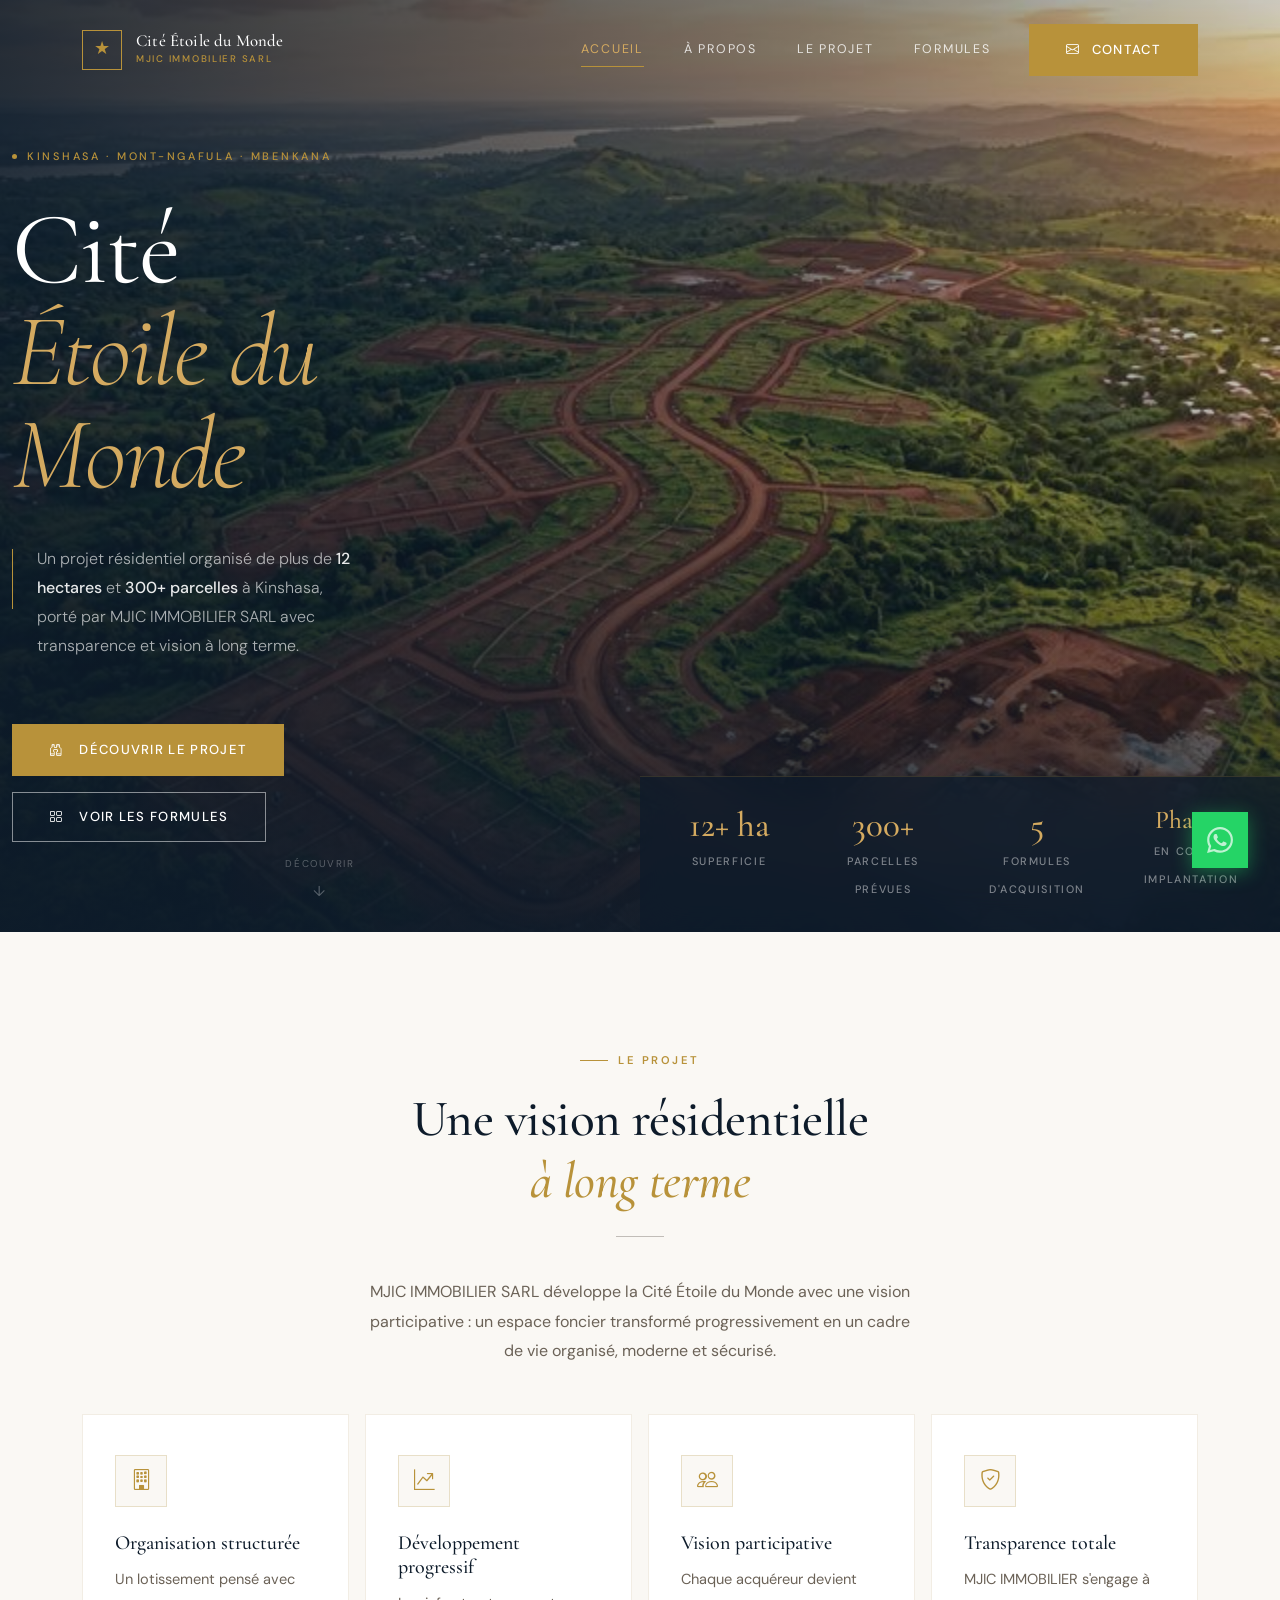
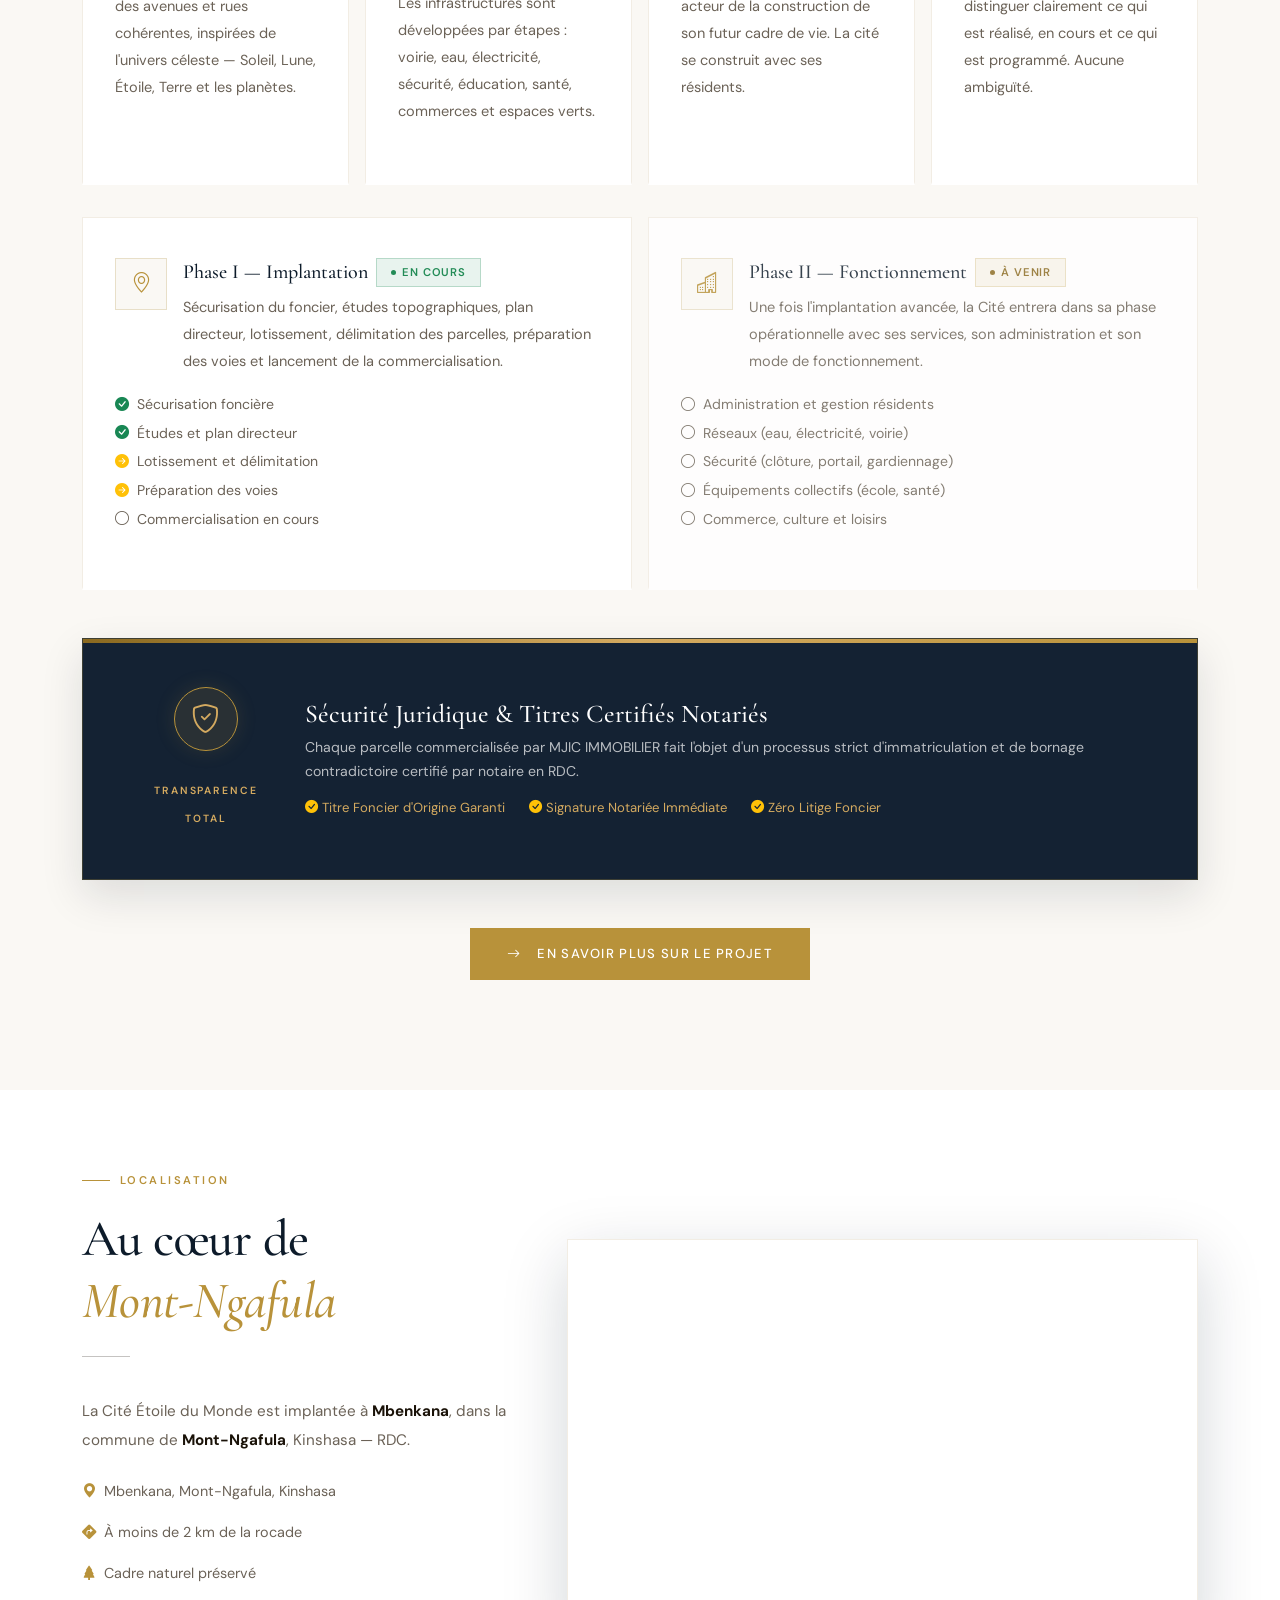
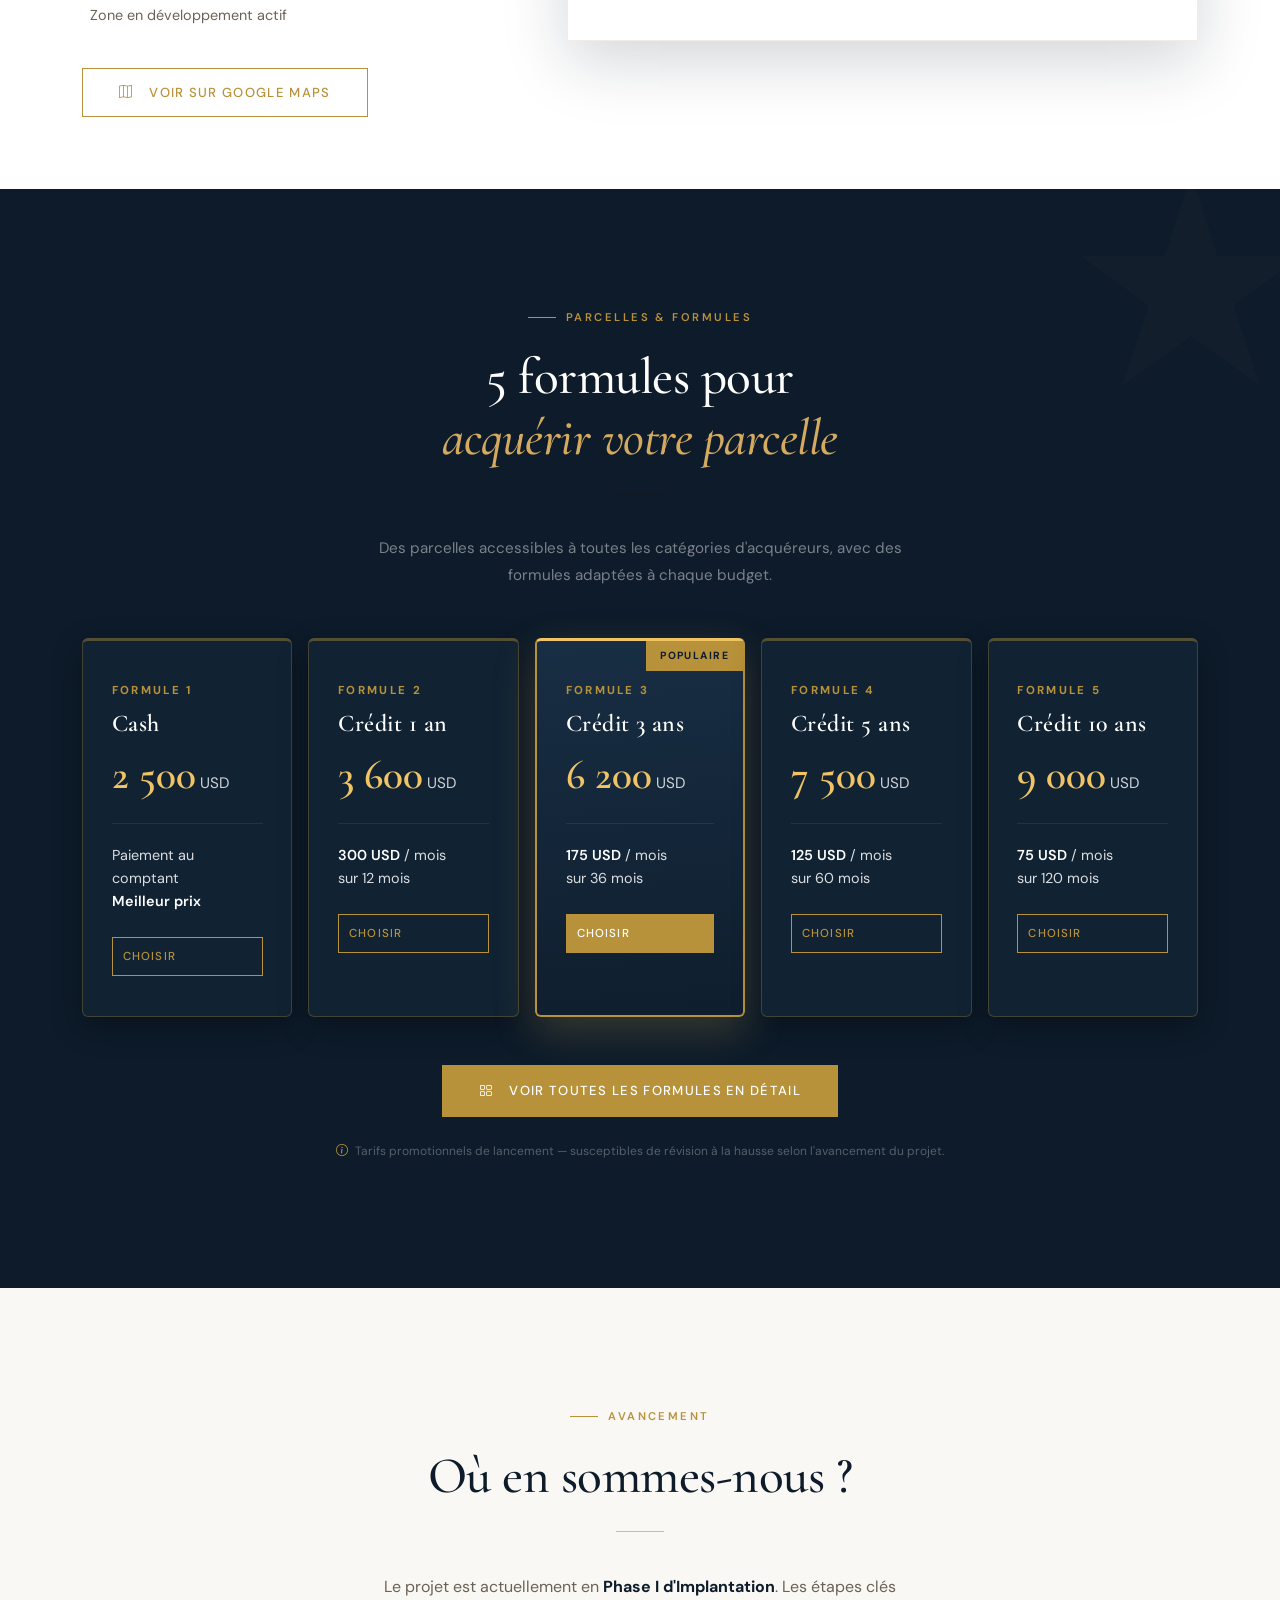
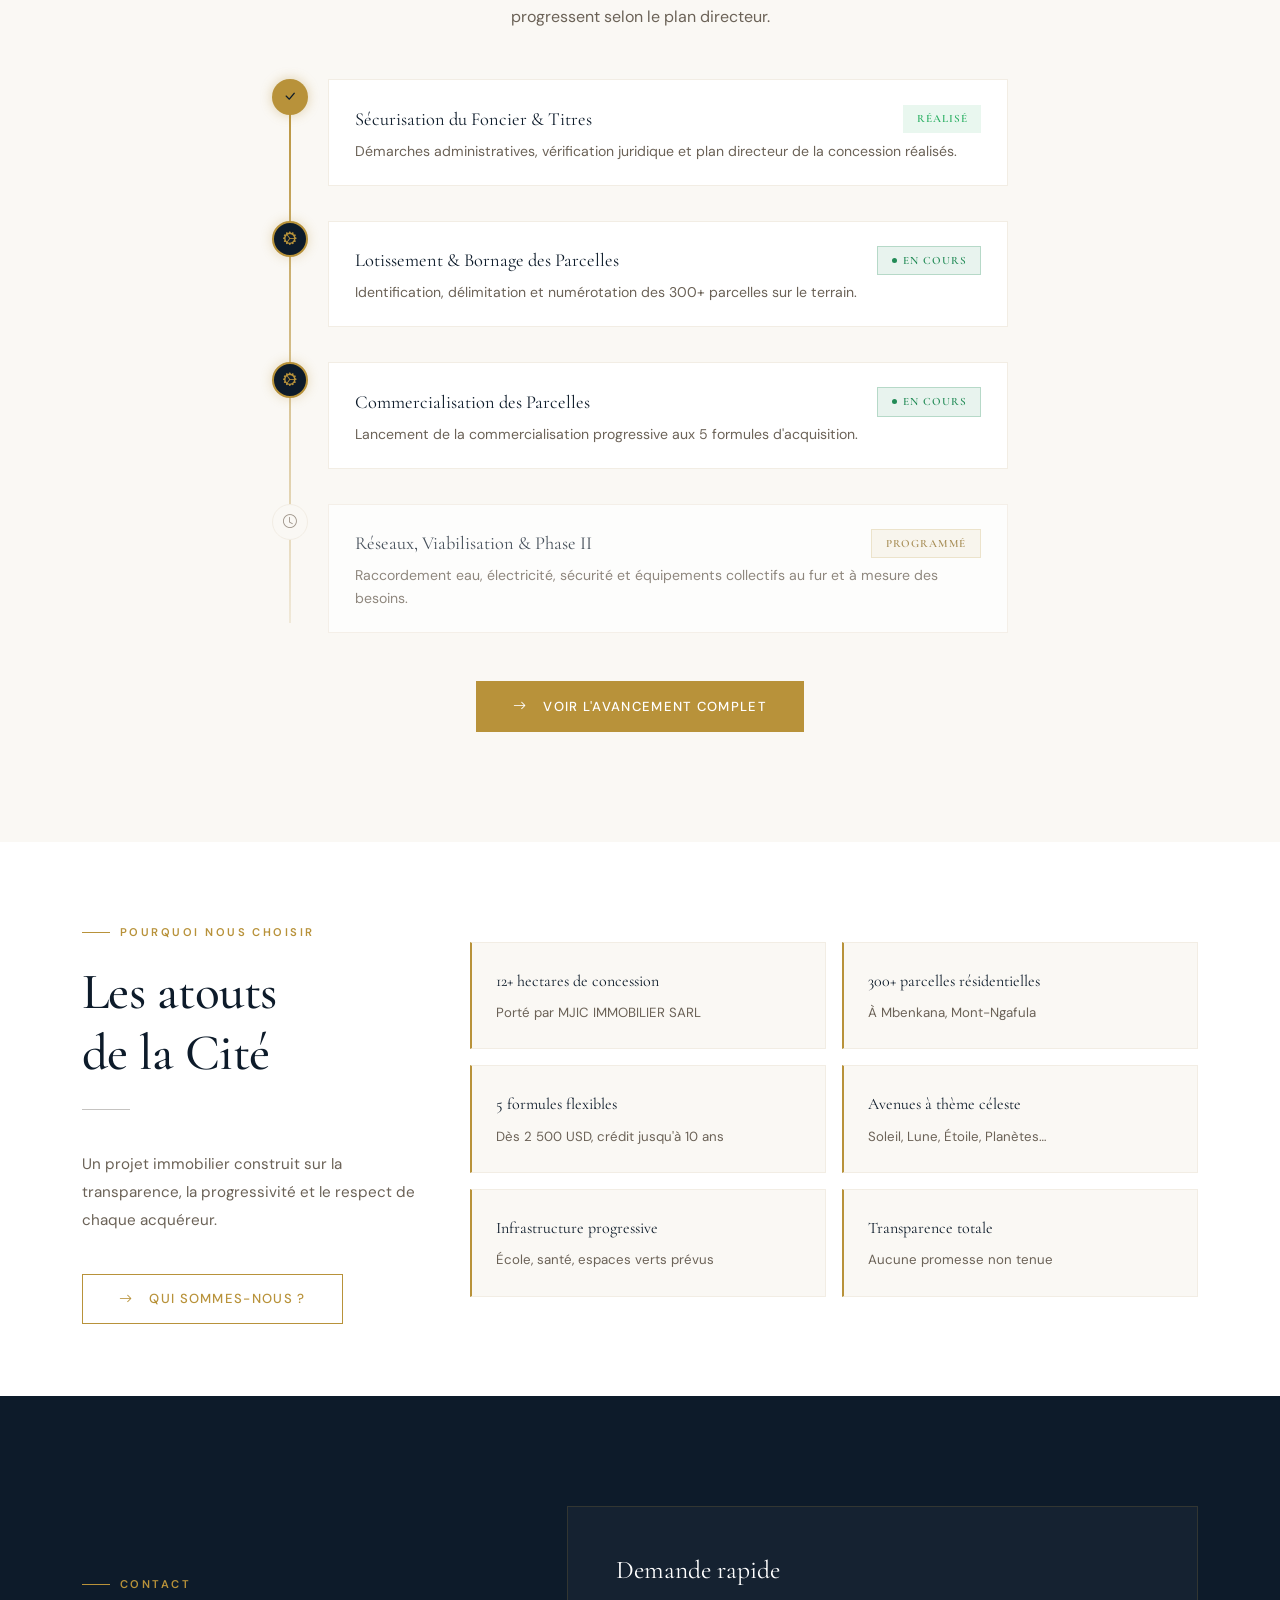
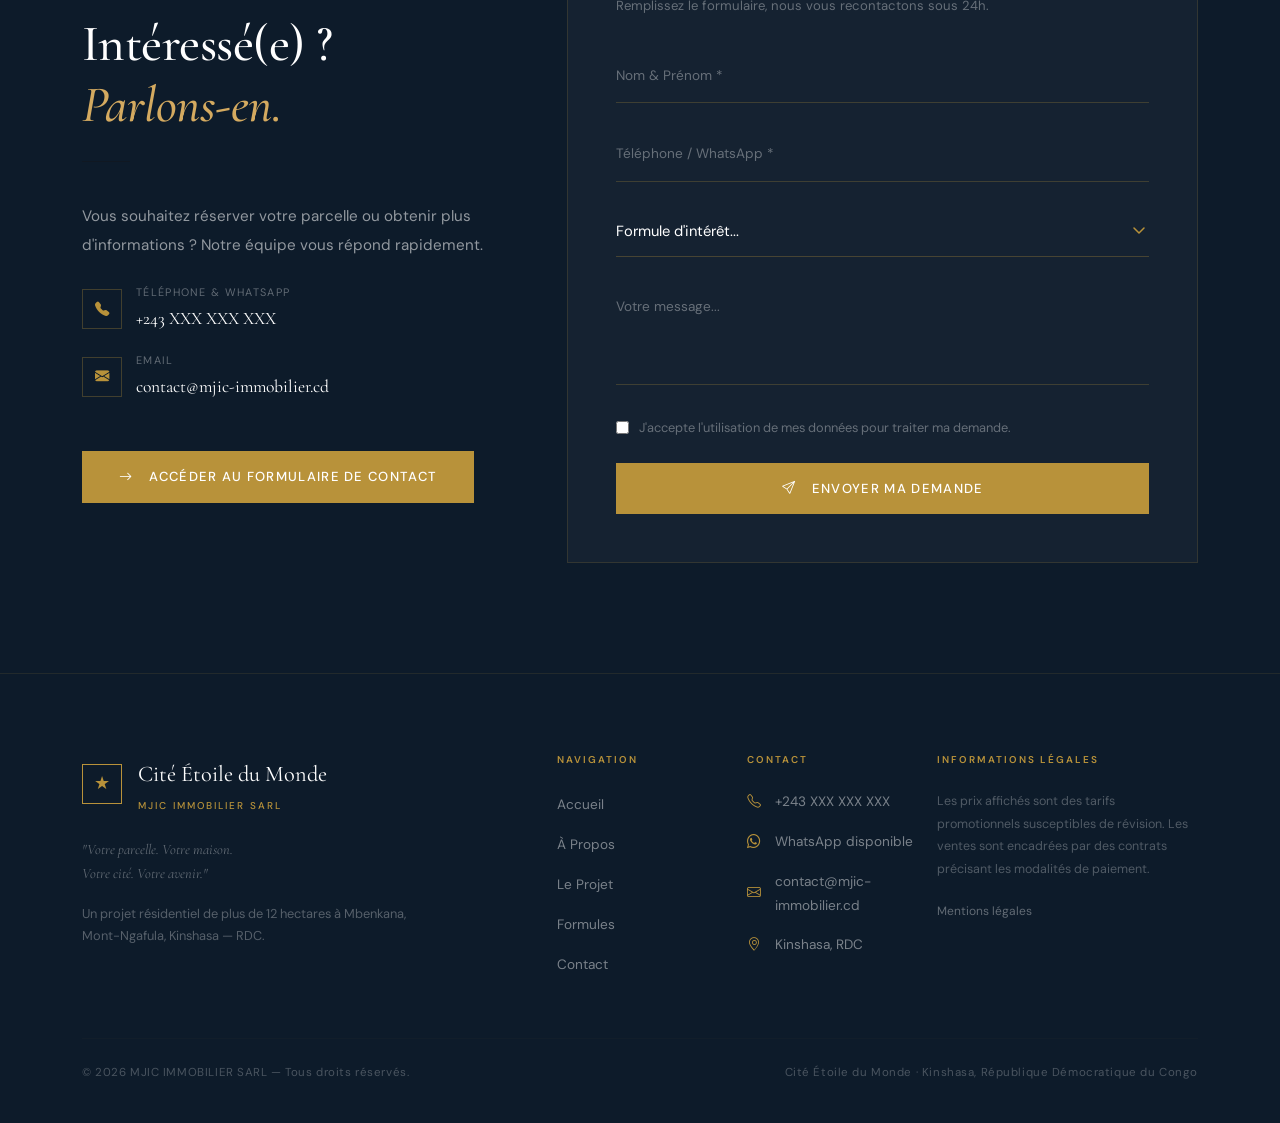
==== commit 614548a0: "Site Client" ====
--- a/index.html
+++ b/index.html
@@ -214,7 +214,35 @@
             <li class="mb-1"><i class="bi bi-circle me-2"></i>Sécurité (clôture, portail, gardiennage)</li>
             <li class="mb-1"><i class="bi bi-circle me-2"></i>Équipements collectifs (école, santé)</li>
             <li><i class="bi bi-circle me-2"></i>Commerce, culture et loisirs</li>
-          </ul>
+        </div>
+      </div>
+    </div>
+
+    <!-- Sécurité Foncier Banner sur l'accueil -->
+    <div class="row justify-content-center mt-5 reveal">
+      <div class="col-lg-12">
+        <div class="foncier-guarantee-card">
+          <div class="row align-items-center g-4">
+            <div class="col-md-2 text-center">
+              <div class="foncier-seal-badge mx-auto">
+                <i class="bi bi-shield-check"></i>
+              </div>
+              <span style="font-size:0.65rem;letter-spacing:0.18em;text-transform:uppercase;color:var(--gold-light);font-weight:600">TRANSPARENCE TOTAL</span>
+            </div>
+            <div class="col-md-10">
+              <h4 style="font-family:var(--font-display);color:var(--white);font-size:1.6rem;margin-bottom:0.4rem">
+                Sécurité Juridique &amp; Titres Certifiés Notariés
+              </h4>
+              <p style="color:rgba(255,255,255,0.7);font-size:0.88rem;line-height:1.7;margin-bottom:0.8rem">
+                Chaque parcelle commercialisée par MJIC IMMOBILIER fait l'objet d'un processus strict d'immatriculation et de bornage contradictoire certifié par notaire en RDC.
+              </p>
+              <div class="d-flex flex-wrap gap-4" style="font-size:0.82rem;color:var(--gold-light)">
+                <span><i class="bi bi-check-circle-fill me-1 text-warning"></i>Titre Foncier d'Origine Garanti</span>
+                <span><i class="bi bi-check-circle-fill me-1 text-warning"></i>Signature Notariée Immédiate</span>
+                <span><i class="bi bi-check-circle-fill me-1 text-warning"></i>Zéro Litige Foncier</span>
+              </div>
+            </div>
+          </div>
         </div>
       </div>
     </div>
--- a/css/style.css
+++ b/css/style.css
@@ -1513,6 +1513,226 @@
   .founder-info { padding: 2rem; }
 }
 
+/* ════════════════════════════════════════
+   WEBDESIGNER PRO — COMPOSANTS LUXE & CONVERSION
+════════════════════════════════════════ */
+
+/* 1. Sécurité Foncier & Titres Certifiés */
+.foncier-guarantee-card {
+  background: var(--navy-mid);
+  border: 1px solid rgba(184, 146, 58, 0.25);
+  position: relative;
+  padding: 3rem;
+  box-shadow: 0 16px 40px rgba(13, 27, 42, 0.12);
+  overflow: hidden;
+}
+
+.foncier-guarantee-card::before {
+  content: '';
+  position: absolute;
+  top: 0;
+  left: 0;
+  width: 100%;
+  height: 4px;
+  background: linear-gradient(90deg, var(--gold-dark), var(--gold-light), var(--gold));
+}
+
+.foncier-seal-badge {
+  width: 64px;
+  height: 64px;
+  border-radius: 50%;
+  background: rgba(184, 146, 58, 0.12);
+  border: 1px solid var(--gold);
+  color: var(--gold-light);
+  display: flex;
+  align-items: center;
+  justify-content: center;
+  font-size: 1.8rem;
+  margin-bottom: 1.5rem;
+  box-shadow: 0 0 20px rgba(184, 146, 58, 0.15);
+}
+
+.foncier-guarantee-list {
+  list-style: none;
+  padding: 0;
+  margin: 1.5rem 0 0 0;
+}
+
+.foncier-guarantee-list li {
+  position: relative;
+  padding-left: 28px;
+  margin-bottom: 0.85rem;
+  font-size: 0.9rem;
+  color: rgba(255, 255, 255, 0.85);
+}
+
+.foncier-guarantee-list li i {
+  position: absolute;
+  left: 0;
+  top: 3px;
+  color: var(--gold-light);
+  font-size: 1.1rem;
+}
+
+/* 2. Cartes Formules VIP & Rareté Foncier */
+.pricing-card-vip {
+  background: var(--white);
+  border: 1px solid var(--cream-mid);
+  border-top: 3px solid var(--gold);
+  padding: 2.5rem 2rem;
+  position: relative;
+  transition: all 0.4s ease;
+  height: 100%;
+  display: flex;
+  flex-direction: column;
+}
+
+.pricing-card-vip:hover {
+  transform: translateY(-8px);
+  box-shadow: 0 20px 45px rgba(13, 27, 42, 0.1);
+  border-color: var(--gold);
+}
+
+.pricing-card-vip.featured {
+  background: var(--navy);
+  border: 1px solid var(--gold);
+  border-top: 4px solid var(--gold-light);
+  color: var(--white);
+}
+
+.pricing-card-vip.featured h3,
+.pricing-card-vip.featured h4,
+.pricing-card-vip.featured .amount {
+  color: var(--white);
+}
+
+.pricing-card-vip.featured .text-muted {
+  color: rgba(255, 255, 255, 0.6) !important;
+}
+
+.roi-badge {
+  display: inline-flex;
+  align-items: center;
+  gap: 6px;
+  background: rgba(34, 139, 86, 0.1);
+  border: 1px solid rgba(34, 139, 86, 0.3);
+  color: #228B56;
+  font-size: 0.72rem;
+  font-weight: 600;
+  padding: 4px 10px;
+  letter-spacing: 0.05em;
+  text-transform: uppercase;
+  margin-bottom: 1rem;
+}
+
+.pricing-card-vip.featured .roi-badge {
+  background: rgba(184, 146, 58, 0.15);
+  border-color: rgba(184, 146, 58, 0.4);
+  color: var(--gold-light);
+}
+
+.rarity-bar-wrap {
+  margin: 1.2rem 0;
+  padding-top: 0.8rem;
+  border-top: 1px dashed rgba(184, 146, 58, 0.2);
+}
+
+.rarity-label {
+  display: flex;
+  justify-content: space-between;
+  font-size: 0.75rem;
+  color: var(--text-muted);
+  margin-bottom: 6px;
+  font-weight: 500;
+}
+
+.pricing-card-vip.featured .rarity-label {
+  color: rgba(255, 255, 255, 0.7);
+}
+
+.rarity-progress {
+  height: 6px;
+  background: rgba(0, 0, 0, 0.06);
+  border-radius: 3px;
+  overflow: hidden;
+}
+
+.pricing-card-vip.featured .rarity-progress {
+  background: rgba(255, 255, 255, 0.12);
+}
+
+.rarity-progress-bar {
+  height: 100%;
+  background: linear-gradient(90deg, var(--gold-dark), var(--gold));
+  border-radius: 3px;
+}
+
+/* 3. Section Blueprint & Masterplan d'Architecte */
+.blueprint-masterplan-box {
+  background: var(--navy);
+  border: 1px solid rgba(184, 146, 58, 0.3);
+  padding: 12px;
+  position: relative;
+  box-shadow: 0 20px 50px rgba(13, 27, 42, 0.25);
+}
+
+.blueprint-img-wrap {
+  position: relative;
+  overflow: hidden;
+  border: 1px solid rgba(184, 146, 58, 0.15);
+}
+
+.blueprint-img-wrap img {
+  width: 100%;
+  height: auto;
+  display: block;
+  transition: transform 0.6s ease;
+}
+
+.blueprint-masterplan-box:hover .blueprint-img-wrap img {
+  transform: scale(1.02);
+}
+
+.blueprint-tag {
+  position: absolute;
+  top: 20px;
+  left: 20px;
+  background: rgba(13, 27, 42, 0.85);
+  backdrop-filter: blur(10px);
+  border: 1px solid var(--gold);
+  color: var(--gold-light);
+  padding: 6px 14px;
+  font-size: 0.68rem;
+  letter-spacing: 0.18em;
+  text-transform: uppercase;
+  font-weight: 600;
+  z-index: 3;
+}
+
+/* 4. Section Visite Privée VIP & Transfert */
+.vip-visit-card {
+  background: linear-gradient(135deg, var(--navy) 0%, var(--navy-mid) 100%);
+  border: 1px solid rgba(184, 146, 58, 0.3);
+  padding: 3.5rem 3rem;
+  color: var(--white);
+  position: relative;
+  box-shadow: 0 20px 50px rgba(13, 27, 42, 0.18);
+}
+
+.vip-badge-pill {
+  display: inline-flex;
+  align-items: center;
+  gap: 8px;
+  background: rgba(184, 146, 58, 0.15);
+  border: 1px solid rgba(184, 146, 58, 0.35);
+  color: var(--gold-light);
+  font-size: 0.68rem;
+  letter-spacing: 0.2em;
+  text-transform: uppercase;
+  padding: 6px 16px;
+  margin-bottom: 1.5rem;
+}
+
 @media (max-width: 576px) {
   .hero-title { font-size: 2.4rem; }
   .page-hero { padding: 130px 0 70px; }
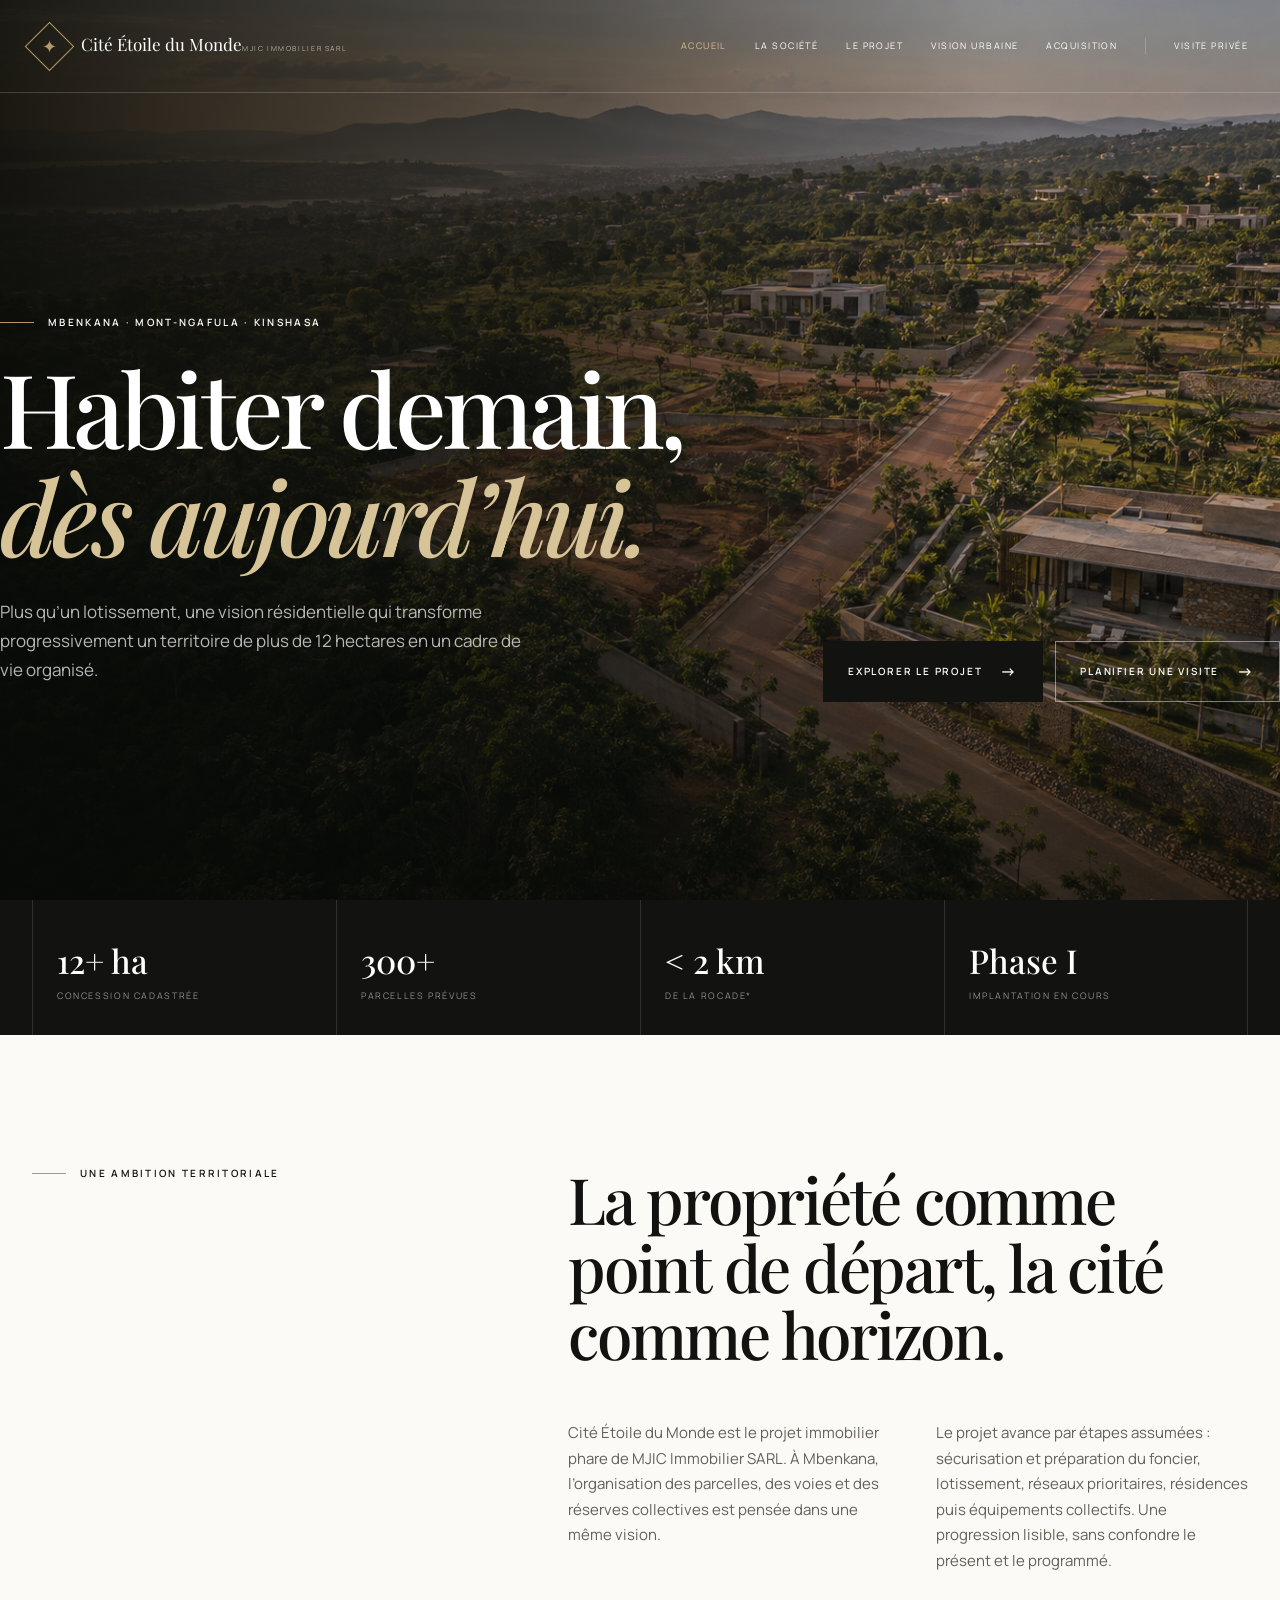
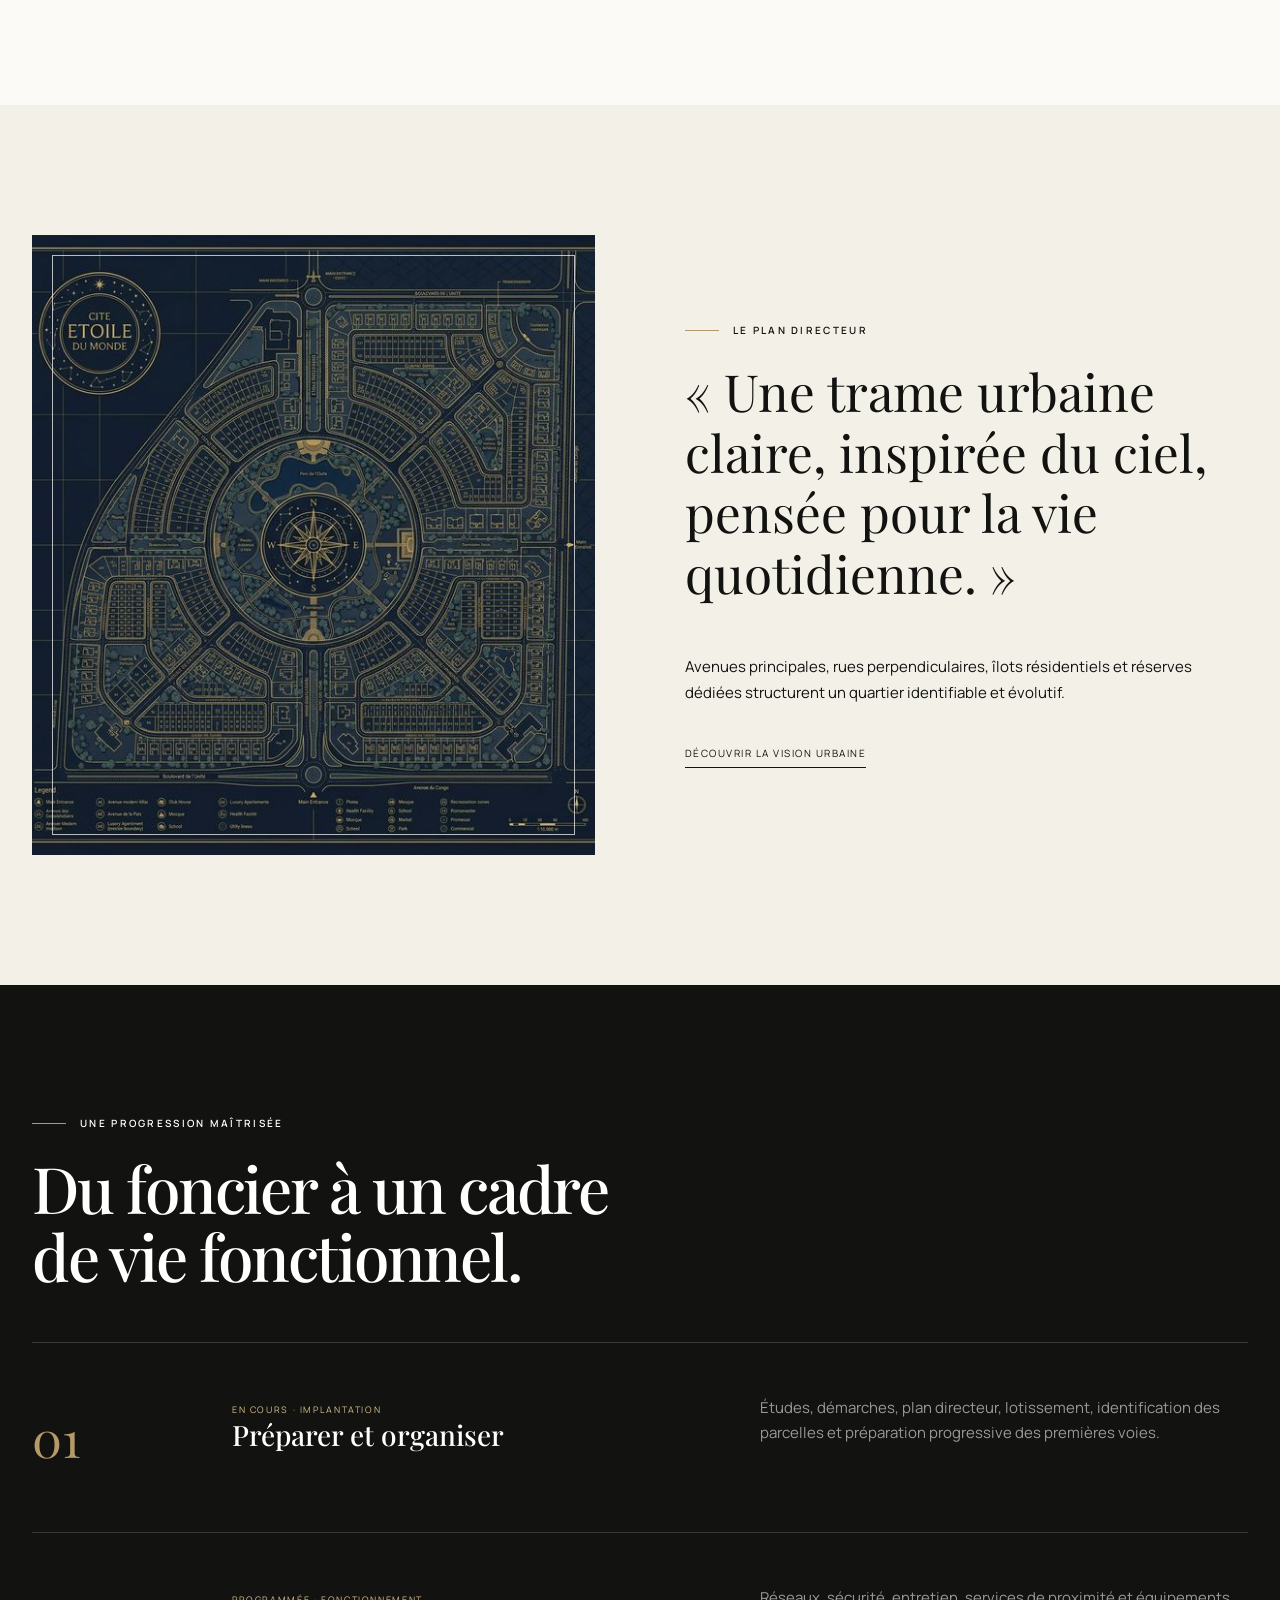
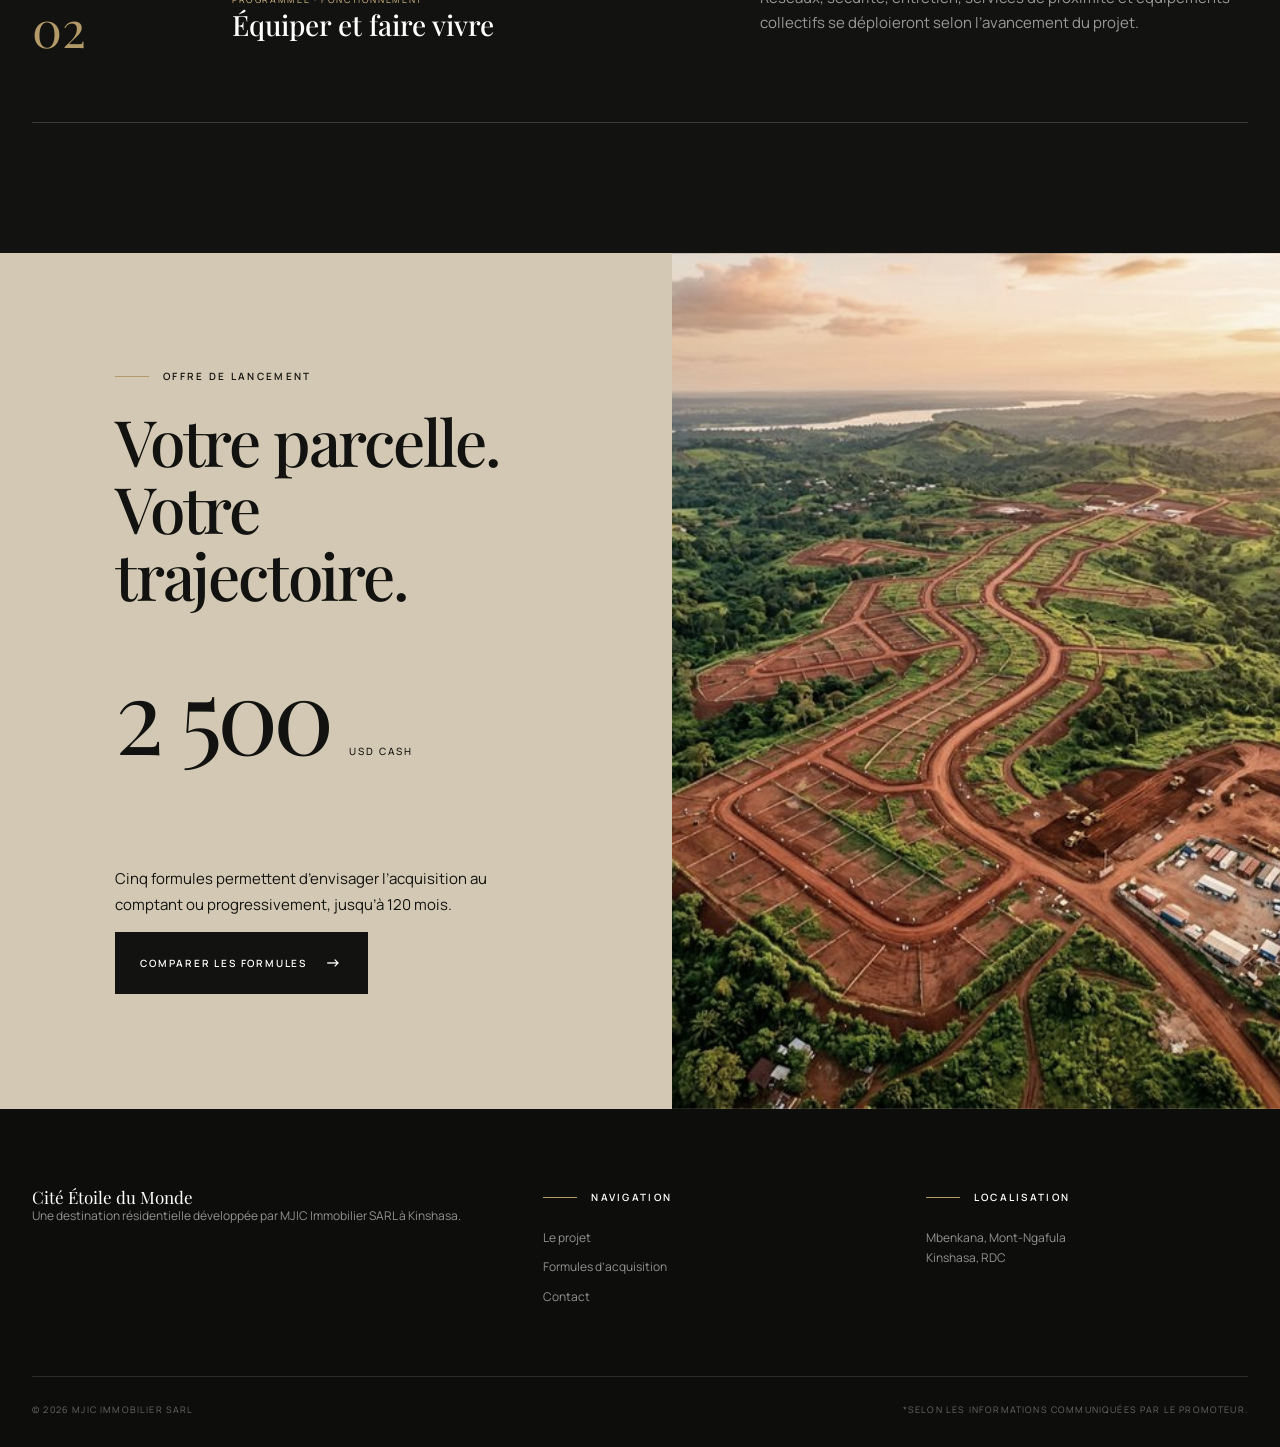
==== commit 9e657cb9: "Refont du site" ====
--- a/index.html
+++ b/index.html
@@ -1,666 +1,129 @@
-<!DOCTYPE html>
+<!doctype html>
 <html lang="fr">
+
 <head>
-  <meta charset="UTF-8" />
-  <meta name="viewport" content="width=device-width, initial-scale=1.0" />
-  <meta name="description" content="Cité Étoile du Monde — Projet résidentiel organisé à Mbenkana, Mont-Ngafula, Kinshasa. Plus de 300 parcelles disponibles, 5 formules d'acquisition à partir de 2 500 USD. MJIC IMMOBILIER SARL." />
-  <meta name="keywords" content="terrain Kinshasa, parcelle Mont-Ngafula, immobilier Congo, Cité Étoile du Monde, MJIC Immobilier" />
-  <title>Cité Étoile du Monde — MJIC IMMOBILIER SARL</title>
+    <meta charset="utf-8">
+    <meta name="viewport" content="width=device-width,initial-scale=1">
+    <meta name="description"
+        content="Cité Étoile du Monde, destination résidentielle planifiée à Mbenkana par MJIC Immobilier SARL.">
+    <title>Cité Étoile du Monde — Une destination résidentielle</title>
+    <link rel="stylesheet" href="css/style.css">
+</head>
 
-  <link rel="icon" href="data:image/svg+xml,<svg xmlns='http://www.w3.org/2000/svg' viewBox='0 0 100 100'><text y='.9em' font-size='90'>⭐</text></svg>" />
-  <link rel="preconnect" href="https://fonts.googleapis.com" />
-  <link rel="preconnect" href="https://fonts.gstatic.com" crossorigin />
-  <link href="https://fonts.googleapis.com/css2?family=Cormorant+Garamond:ital,wght@0,300;0,400;0,500;0,600;0,700;1,400;1,600&family=DM+Sans:ital,opsz,wght@0,9..40,300;0,9..40,400;0,9..40,500;0,9..40,600;1,9..40,300&display=swap" rel="stylesheet" />
-  <link href="https://cdn.jsdelivr.net/npm/bootstrap@5.3.3/dist/css/bootstrap.min.css" rel="stylesheet" />
-  <link href="https://cdn.jsdelivr.net/npm/bootstrap-icons@1.11.3/font/bootstrap-icons.min.css" rel="stylesheet" />
-  <link rel="stylesheet" href="css/style.css" />
-</head>
 <body>
+    <header class="site-header">
+        <div class="wrap nav"><a class="brand" href="index.html"><span
+                    class="brand-mark"><span>✦</span></span><span><span class="brand-name">Cité Étoile du
+                        Monde</span><span class="brand-company">MJIC Immobilier SARL</span></span></a><button
+                class="menu-btn" aria-label="Menu" aria-expanded="false">☰</button>
+            <nav class="nav-links"><a class="active" href="index.html">Accueil</a><a href="about.html">La société</a><a
+                    href="projet.html">Le projet</a><a href="services.html">Vision urbaine</a><a
+                    href="formules.html">Acquisition</a><a class="nav-cta" href="contact.html">Visite privée</a></nav>
+        </div>
+    </header>
+    <main>
+        <section class="hero">
+            <div class="wrap hero-inner">
+                <p class="eyebrow">Mbenkana · Mont-Ngafula · Kinshasa</p>
+                <h1>Habiter demain,<br><em>dès aujourd’hui.</em></h1>
+                <div class="hero-copy">
+                    <p>Plus qu’un lotissement, une vision résidentielle qui transforme progressivement un territoire de
+                        plus de 12 hectares en un cadre de vie organisé.</p>
+                    <div class="hero-actions"><a class="btn btn-dark" href="projet.html">Explorer le projet</a><a
+                            class="btn btn-light" href="contact.html">Planifier une visite</a></div>
+                </div>
+            </div>
+        </section>
+        <section class="fact-line">
+            <div class="wrap facts">
+                <div class="fact"><strong>12+ ha</strong><span>Concession cadastrée</span></div>
+                <div class="fact"><strong>300+</strong><span>Parcelles prévues</span></div>
+                <div class="fact"><strong>&lt; 2 km</strong><span>De la rocade*</span></div>
+                <div class="fact"><strong>Phase I</strong><span>Implantation en cours</span></div>
+            </div>
+        </section>
+        <section class="section">
+            <div class="wrap intro-grid reveal">
+                <div>
+                    <p class="eyebrow">Une ambition territoriale</p>
+                </div>
+                <div>
+                    <h2>La propriété comme point de départ, la cité comme horizon.</h2>
+                    <div class="copy-columns">
+                        <p>Cité Étoile du Monde est le projet immobilier phare de MJIC Immobilier SARL. À Mbenkana,
+                            l’organisation des parcelles, des voies et des réserves collectives est pensée dans une même
+                            vision.</p>
+                        <p>Le projet avance par étapes assumées : sécurisation et préparation du foncier, lotissement,
+                            réseaux prioritaires, résidences puis équipements collectifs. Une progression lisible, sans
+                            confondre le présent et le programmé.</p>
+                    </div>
+                </div>
+            </div>
+        </section>
+        <section class="section manifesto">
+            <div class="wrap manifesto-grid">
+                <div class="manifesto-visual reveal" role="img"
+                    aria-label="Plan d'aménagement de la Cité Étoile du Monde"></div>
+                <div class="reveal">
+                    <p class="eyebrow">Le plan directeur</p>
+                    <p class="quote">« Une trame urbaine claire, inspirée du ciel, pensée pour la vie quotidienne. »</p>
+                    <p>Avenues principales, rues perpendiculaires, îlots résidentiels et réserves dédiées structurent un
+                        quartier identifiable et évolutif.</p><a class="text-link" href="services.html">Découvrir la
+                        vision urbaine</a>
+                </div>
+            </div>
+        </section>
+        <section class="section phases">
+            <div class="wrap">
+                <p class="eyebrow">Une progression maîtrisée</p>
+                <h2>Du foncier à un cadre<br>de vie fonctionnel.</h2>
+                <div class="phase-row reveal">
+                    <div class="phase-no">01</div>
+                    <div><span class="status">En cours · Implantation</span>
+                        <h3>Préparer et organiser</h3>
+                    </div>
+                    <p>Études, démarches, plan directeur, lotissement, identification des parcelles et préparation
+                        progressive des premières voies.</p>
+                </div>
+                <div class="phase-row reveal">
+                    <div class="phase-no">02</div>
+                    <div><span class="status">Programmée · Fonctionnement</span>
+                        <h3>Équiper et faire vivre</h3>
+                    </div>
+                    <p>Réseaux, sécurité, entretien, services de proximité et équipements collectifs se déploieront
+                        selon l’avancement du projet.</p>
+                </div>
+            </div>
+        </section>
+        <section class="pricing-feature">
+            <div class="pricing-copy reveal">
+                <p class="eyebrow">Offre de lancement</p>
+                <h2>Votre parcelle.<br>Votre trajectoire.</h2>
+                <p class="price">2 500 <small>USD CASH</small></p>
+                <p>Cinq formules permettent d’envisager l’acquisition au comptant ou progressivement, jusqu’à 120 mois.
+                </p><a class="btn btn-dark" href="formules.html">Comparer les formules</a>
+            </div>
+            <div class="pricing-image" role="img" aria-label="Perspective du projet résidentiel"></div>
+        </section>
+    </main>
+    <footer class="site-footer">
+        <div class="wrap">
+            <div class="footer-grid">
+                <div>
+                    <div class="brand-name">Cité Étoile du Monde</div>
+                    <p>Une destination résidentielle développée par MJIC Immobilier SARL à Kinshasa.</p>
+                </div>
+                <div><span class="eyebrow">Navigation</span><a href="projet.html">Le projet</a><a
+                        href="formules.html">Formules d’acquisition</a><a href="contact.html">Contact</a></div>
+                <div><span class="eyebrow">Localisation</span>
+                    <p>Mbenkana, Mont-Ngafula<br>Kinshasa, RDC</p>
+                </div>
+            </div>
+            <div class="footer-bottom">© 2026 MJIC Immobilier SARL <span>*Selon les informations communiquées par le
+                    promoteur.</span></div>
+        </div>
+    </footer>
+    <script src="js/main.js"></script>
+</body>
 
-<!-- ═══════════════  NAVBAR  ═══════════════ -->
-<nav id="mainNav" class="navbar navbar-expand-lg">
-  <div class="container">
-    <a class="navbar-brand" href="index.html">
-      <div class="brand-logo-icon">★</div>
-      <div>
-        <div class="brand-text-top">Cité Étoile du Monde</div>
-        <div class="brand-text-bottom">MJIC IMMOBILIER SARL</div>
-      </div>
-    </a>
-
-    <button class="navbar-toggler" type="button"
-            data-bs-toggle="collapse" data-bs-target="#navbarNav"
-            aria-controls="navbarNav" aria-expanded="false" aria-label="Ouvrir le menu">
-      <span class="navbar-toggler-icon"></span>
-    </button>
-
-    <div class="collapse navbar-collapse justify-content-end" id="navbarNav">
-      <ul class="navbar-nav align-items-lg-center gap-lg-1">
-        <li class="nav-item"><a class="nav-link active-page" href="index.html">Accueil</a></li>
-        <li class="nav-item"><a class="nav-link" href="about.html">À Propos</a></li>
-        <li class="nav-item"><a class="nav-link" href="projet.html">Le Projet</a></li>
-        <li class="nav-item"><a class="nav-link" href="formules.html">Formules</a></li>
-        <li class="nav-item ms-lg-3">
-          <a class="btn btn-gold btn-sm" href="contact.html">
-            <i class="bi bi-envelope me-1"></i>Contact
-          </a>
-        </li>
-      </ul>
-    </div>
-  </div>
-</nav>
-
-<!-- ═══════════════  HERO  ═══════════════ -->
-<section id="hero">
-  <div class="hero-bg"></div>
-
-  <div class="hero-content-wrap">
-    <div class="container">
-      <div class="row">
-        <div class="col-lg-8 col-xl-7">
-
-          <div class="hero-location">
-            <span class="hero-location-dot"></span>
-            Kinshasa · Mont-Ngafula · Mbenkana
-          </div>
-
-          <h1 class="hero-title">
-            Cité<br/>
-            <em>Étoile du Monde</em>
-          </h1>
-
-          <div class="hero-subtitle-wrap">
-            <div class="hero-line"></div>
-            <p class="hero-subtitle">
-              Un projet résidentiel organisé de plus de <strong style="color:rgba(255,255,255,0.9);font-weight:500">12 hectares</strong> et <strong style="color:rgba(255,255,255,0.9);font-weight:500">300+ parcelles</strong> à Kinshasa, porté par MJIC IMMOBILIER SARL avec transparence et vision à long terme.
-            </p>
-          </div>
-
-          <div class="hero-actions">
-            <a href="projet.html" class="btn btn-gold">
-              <i class="bi bi-binoculars me-2"></i>Découvrir le projet
-            </a>
-            <a href="formules.html" class="btn btn-outline-white">
-              <i class="bi bi-grid me-2"></i>Voir les formules
-            </a>
-          </div>
-
-        </div>
-      </div>
-    </div>
-
-    <!-- Bande de défilement bas -->
-    <a href="#stats-band" style="position:absolute;bottom:28px;left:50%;transform:translateX(-50%);display:flex;flex-direction:column;align-items:center;gap:6px;color:rgba(255,255,255,0.3);font-size:0.62rem;letter-spacing:0.18em;text-transform:uppercase;text-decoration:none;z-index:3;animation:fadeIn 1s ease 1.2s both">
-      <span>Découvrir</span>
-      <span style="font-size:0.9rem">↓</span>
-    </a>
-  </div>
-
-  <!-- Stats dans le hero -->
-  <div class="hero-stats-strip w-100">
-    <div class="container">
-      <div class="row g-0">
-        <div class="col-6 col-md-3">
-          <div class="hero-stat">
-            <span class="hero-stat-number" data-count="12" data-suffix="+ ha">0</span>
-            <span class="hero-stat-label">Superficie</span>
-          </div>
-        </div>
-        <div class="col-6 col-md-3">
-          <div class="hero-stat">
-            <span class="hero-stat-number" data-count="300" data-suffix="+">0</span>
-            <span class="hero-stat-label">Parcelles prévues</span>
-          </div>
-        </div>
-        <div class="col-6 col-md-3">
-          <div class="hero-stat">
-            <span class="hero-stat-number" data-count="5">0</span>
-            <span class="hero-stat-label">Formules d'acquisition</span>
-          </div>
-        </div>
-        <div class="col-6 col-md-3">
-          <div class="hero-stat">
-            <span class="hero-stat-number" style="font-size:1.6rem">Phase I</span>
-            <span class="hero-stat-label">En cours · Implantation</span>
-          </div>
-        </div>
-      </div>
-    </div>
-  </div>
-</section>
-
-<!-- ═══════════════  LE PROJET  ═══════════════ -->
-<section id="projet" class="section-pad" style="background:var(--cream)">
-  <div class="container">
-
-    <div class="text-center mb-5 reveal">
-      <span class="section-label">Le Projet</span>
-      <h2 class="section-title" style="max-width:520px;margin:0 auto 1rem">Une vision résidentielle<br/><em style="color:var(--gold)">à long terme</em></h2>
-      <hr class="rule-gold center" />
-      <p class="section-subtitle mx-auto">
-        MJIC IMMOBILIER SARL développe la Cité Étoile du Monde avec une vision participative : un espace foncier transformé progressivement en un cadre de vie organisé, moderne et sécurisé.
-      </p>
-    </div>
-
-    <div class="row g-3">
-      <div class="col-md-6 col-lg-3 reveal">
-        <div class="projet-card h-100">
-          <div class="card-icon"><i class="bi bi-building"></i></div>
-          <h4>Organisation structurée</h4>
-          <p>Un lotissement pensé avec des avenues et rues cohérentes, inspirées de l'univers céleste — Soleil, Lune, Étoile, Terre et les planètes.</p>
-        </div>
-      </div>
-      <div class="col-md-6 col-lg-3 reveal">
-        <div class="projet-card h-100">
-          <div class="card-icon"><i class="bi bi-graph-up-arrow"></i></div>
-          <h4>Développement progressif</h4>
-          <p>Les infrastructures sont développées par étapes : voirie, eau, électricité, sécurité, éducation, santé, commerces et espaces verts.</p>
-        </div>
-      </div>
-      <div class="col-md-6 col-lg-3 reveal">
-        <div class="projet-card h-100">
-          <div class="card-icon"><i class="bi bi-people"></i></div>
-          <h4>Vision participative</h4>
-          <p>Chaque acquéreur devient acteur de la construction de son futur cadre de vie. La cité se construit avec ses résidents.</p>
-        </div>
-      </div>
-      <div class="col-md-6 col-lg-3 reveal">
-        <div class="projet-card h-100">
-          <div class="card-icon"><i class="bi bi-shield-check"></i></div>
-          <h4>Transparence totale</h4>
-          <p>MJIC IMMOBILIER s'engage à distinguer clairement ce qui est réalisé, en cours et ce qui est programmé. Aucune ambiguïté.</p>
-        </div>
-      </div>
-    </div>
-
-    <!-- Phases -->
-    <div class="row g-3 mt-3">
-      <div class="col-lg-6 reveal">
-        <div class="projet-card">
-          <div class="d-flex align-items-start gap-3 mb-3">
-            <div class="card-icon flex-shrink-0"><i class="bi bi-geo-alt"></i></div>
-            <div>
-              <div class="d-flex align-items-center gap-2 mb-2">
-                <h4 class="mb-0">Phase I — Implantation</h4>
-                <span class="phase-badge active"><span class="dot"></span>En cours</span>
-              </div>
-              <p class="mb-0">Sécurisation du foncier, études topographiques, plan directeur, lotissement, délimitation des parcelles, préparation des voies et lancement de la commercialisation.</p>
-            </div>
-          </div>
-          <ul class="list-unstyled mt-2" style="font-size:0.88rem;color:var(--text-muted)">
-            <li class="mb-1"><i class="bi bi-check-circle-fill text-success me-2"></i>Sécurisation foncière</li>
-            <li class="mb-1"><i class="bi bi-check-circle-fill text-success me-2"></i>Études et plan directeur</li>
-            <li class="mb-1"><i class="bi bi-arrow-right-circle-fill text-warning me-2"></i>Lotissement et délimitation</li>
-            <li class="mb-1"><i class="bi bi-arrow-right-circle-fill text-warning me-2"></i>Préparation des voies</li>
-            <li><i class="bi bi-circle me-2"></i>Commercialisation en cours</li>
-          </ul>
-        </div>
-      </div>
-      <div class="col-lg-6 reveal">
-        <div class="projet-card" style="opacity:0.82">
-          <div class="d-flex align-items-start gap-3 mb-3">
-            <div class="card-icon flex-shrink-0"><i class="bi bi-buildings"></i></div>
-            <div>
-              <div class="d-flex align-items-center gap-2 mb-2">
-                <h4 class="mb-0">Phase II — Fonctionnement</h4>
-                <span class="phase-badge upcoming"><span class="dot"></span>À venir</span>
-              </div>
-              <p class="mb-0">Une fois l'implantation avancée, la Cité entrera dans sa phase opérationnelle avec ses services, son administration et son mode de fonctionnement.</p>
-            </div>
-          </div>
-          <ul class="list-unstyled mt-2" style="font-size:0.88rem;color:var(--text-muted)">
-            <li class="mb-1"><i class="bi bi-circle me-2"></i>Administration et gestion résidents</li>
-            <li class="mb-1"><i class="bi bi-circle me-2"></i>Réseaux (eau, électricité, voirie)</li>
-            <li class="mb-1"><i class="bi bi-circle me-2"></i>Sécurité (clôture, portail, gardiennage)</li>
-            <li class="mb-1"><i class="bi bi-circle me-2"></i>Équipements collectifs (école, santé)</li>
-            <li><i class="bi bi-circle me-2"></i>Commerce, culture et loisirs</li>
-        </div>
-      </div>
-    </div>
-
-    <!-- Sécurité Foncier Banner sur l'accueil -->
-    <div class="row justify-content-center mt-5 reveal">
-      <div class="col-lg-12">
-        <div class="foncier-guarantee-card">
-          <div class="row align-items-center g-4">
-            <div class="col-md-2 text-center">
-              <div class="foncier-seal-badge mx-auto">
-                <i class="bi bi-shield-check"></i>
-              </div>
-              <span style="font-size:0.65rem;letter-spacing:0.18em;text-transform:uppercase;color:var(--gold-light);font-weight:600">TRANSPARENCE TOTAL</span>
-            </div>
-            <div class="col-md-10">
-              <h4 style="font-family:var(--font-display);color:var(--white);font-size:1.6rem;margin-bottom:0.4rem">
-                Sécurité Juridique &amp; Titres Certifiés Notariés
-              </h4>
-              <p style="color:rgba(255,255,255,0.7);font-size:0.88rem;line-height:1.7;margin-bottom:0.8rem">
-                Chaque parcelle commercialisée par MJIC IMMOBILIER fait l'objet d'un processus strict d'immatriculation et de bornage contradictoire certifié par notaire en RDC.
-              </p>
-              <div class="d-flex flex-wrap gap-4" style="font-size:0.82rem;color:var(--gold-light)">
-                <span><i class="bi bi-check-circle-fill me-1 text-warning"></i>Titre Foncier d'Origine Garanti</span>
-                <span><i class="bi bi-check-circle-fill me-1 text-warning"></i>Signature Notariée Immédiate</span>
-                <span><i class="bi bi-check-circle-fill me-1 text-warning"></i>Zéro Litige Foncier</span>
-              </div>
-            </div>
-          </div>
-        </div>
-      </div>
-    </div>
-
-    <div class="text-center mt-5 reveal">
-      <a href="projet.html" class="btn btn-gold">
-        <i class="bi bi-arrow-right me-2"></i>En savoir plus sur le projet
-      </a>
-    </div>
-
-  </div>
-</section>
-
-<!-- ═══════════════  LOCALISATION  ═══════════════ -->
-<section id="localisation" class="section-pad-sm" style="background:var(--white)">
-  <div class="container">
-    <div class="row align-items-center g-5">
-
-      <div class="col-lg-5 reveal">
-        <span class="section-label">Localisation</span>
-        <h2 class="section-title">Au cœur de<br/><em style="color:var(--gold)">Mont-Ngafula</em></h2>
-        <hr class="rule-gold" />
-        <p style="color:var(--text-muted);line-height:1.9;font-size:0.95rem">
-          La Cité Étoile du Monde est implantée à <strong style="color:var(--text-dark)">Mbenkana</strong>, dans la commune de <strong style="color:var(--text-dark)">Mont-Ngafula</strong>, Kinshasa — RDC.
-        </p>
-        <ul class="list-unstyled mt-4" style="font-size:0.9rem;color:var(--text-muted)">
-          <li class="mb-3 d-flex align-items-center gap-2"><i class="bi bi-geo-alt-fill" style="color:var(--gold)"></i>Mbenkana, Mont-Ngafula, Kinshasa</li>
-          <li class="mb-3 d-flex align-items-center gap-2"><i class="bi bi-sign-turn-right-fill" style="color:var(--gold)"></i>À moins de 2 km de la rocade</li>
-          <li class="mb-3 d-flex align-items-center gap-2"><i class="bi bi-tree-fill" style="color:var(--gold)"></i>Cadre naturel préservé</li>
-          <li class="d-flex align-items-center gap-2"><i class="bi bi-shield-check-fill" style="color:var(--gold)"></i>Zone en développement actif</li>
-        </ul>
-        <a href="https://maps.google.com/?q=Mont-Ngafula,Kinshasa,RDC"
-           target="_blank" rel="noopener" class="btn btn-outline-gold mt-4">
-          <i class="bi bi-map me-2"></i>Voir sur Google Maps
-        </a>
-      </div>
-
-      <div class="col-lg-7 reveal">
-        <div style="overflow:hidden;box-shadow:var(--shadow-lg);border:1px solid var(--cream-mid)">
-          <iframe
-            title="Localisation Cité Étoile du Monde"
-            src="https://www.google.com/maps/embed?pb=!1m18!1m12!1m3!1d126828.7!2d15.2!3d-4.4!2m3!1f0!2f0!3f0!3m2!1i1024!2i768!4f13.1!3m3!1m2!1s0x1a6a33c7b3e9a0a9%3A0x0!2sMont-Ngafula%2C+Kinshasa%2C+RD+Congo!5e0!3m2!1sfr!2scd!4v1"
-            width="100%" height="400" style="border:0;display:block"
-            allowfullscreen="" loading="lazy"
-            referrerpolicy="no-referrer-when-downgrade">
-          </iframe>
-        </div>
-      </div>
-
-    </div>
-  </div>
-</section>
-
-<!-- ═══════════════  FORMULES  ═══════════════ -->
-<section id="formules" class="section-pad" style="background:var(--navy);position:relative;overflow:hidden">
-  <div style="position:absolute;top:-40px;right:-40px;font-family:var(--font-display);font-size:18rem;opacity:0.025;color:var(--gold-light);pointer-events:none;line-height:1">★</div>
-
-  <div class="container">
-    <div class="text-center mb-5 reveal">
-      <span class="section-label" style="color:var(--gold)">Parcelles &amp; Formules</span>
-      <h2 class="section-title light">5 formules pour<br/><em style="color:var(--gold-light)">acquérir votre parcelle</em></h2>
-      <hr class="rule-gold center" />
-      <p style="color:rgba(255,255,255,0.45);max-width:560px;margin:0 auto;font-size:0.95rem">Des parcelles accessibles à toutes les catégories d'acquéreurs, avec des formules adaptées à chaque budget.</p>
-    </div>
-
-    <div class="row g-3 justify-content-center mb-5">
-      <div class="col-6 col-md-4 col-lg reveal">
-        <div class="formule-card">
-          <div class="formule-num">Formule 1</div>
-          <div class="formule-name">Cash</div>
-          <div class="formule-price">2 500<small> USD</small></div>
-          <div class="formule-divider"></div>
-          <div class="formule-monthly">Paiement au comptant<br/><strong>Meilleur prix</strong></div>
-          <a href="formules.html" class="btn btn-outline-gold w-100" style="font-size:0.72rem;padding:10px">Choisir</a>
-        </div>
-      </div>
-      <div class="col-6 col-md-4 col-lg reveal">
-        <div class="formule-card">
-          <div class="formule-num">Formule 2</div>
-          <div class="formule-name">Crédit 1 an</div>
-          <div class="formule-price">3 600<small> USD</small></div>
-          <div class="formule-divider"></div>
-          <div class="formule-monthly"><strong>300 USD</strong> / mois<br/>sur 12 mois</div>
-          <a href="formules.html" class="btn btn-outline-gold w-100" style="font-size:0.72rem;padding:10px">Choisir</a>
-        </div>
-      </div>
-      <div class="col-6 col-md-4 col-lg reveal">
-        <div class="formule-card featured">
-          <div class="badge-promo">Populaire</div>
-          <div class="formule-num">Formule 3</div>
-          <div class="formule-name">Crédit 3 ans</div>
-          <div class="formule-price">6 200<small> USD</small></div>
-          <div class="formule-divider"></div>
-          <div class="formule-monthly"><strong>175 USD</strong> / mois<br/>sur 36 mois</div>
-          <a href="formules.html" class="btn btn-gold w-100" style="font-size:0.72rem;padding:10px">Choisir</a>
-        </div>
-      </div>
-      <div class="col-6 col-md-4 col-lg reveal">
-        <div class="formule-card">
-          <div class="formule-num">Formule 4</div>
-          <div class="formule-name">Crédit 5 ans</div>
-          <div class="formule-price">7 500<small> USD</small></div>
-          <div class="formule-divider"></div>
-          <div class="formule-monthly"><strong>125 USD</strong> / mois<br/>sur 60 mois</div>
-          <a href="formules.html" class="btn btn-outline-gold w-100" style="font-size:0.72rem;padding:10px">Choisir</a>
-        </div>
-      </div>
-      <div class="col-6 col-md-4 col-lg reveal">
-        <div class="formule-card">
-          <div class="formule-num">Formule 5</div>
-          <div class="formule-name">Crédit 10 ans</div>
-          <div class="formule-price">9 000<small> USD</small></div>
-          <div class="formule-divider"></div>
-          <div class="formule-monthly"><strong>75 USD</strong> / mois<br/>sur 120 mois</div>
-          <a href="formules.html" class="btn btn-outline-gold w-100" style="font-size:0.72rem;padding:10px">Choisir</a>
-        </div>
-      </div>
-    </div>
-
-    <div class="text-center reveal">
-      <a href="formules.html" class="btn btn-gold">
-        <i class="bi bi-grid me-2"></i>Voir toutes les formules en détail
-      </a>
-      <p style="font-size:0.75rem;color:rgba(255,255,255,0.3);margin-top:1.5rem">
-        <i class="bi bi-info-circle me-1" style="color:var(--gold)"></i>
-        Tarifs promotionnels de lancement — susceptibles de révision à la hausse selon l'avancement du projet.
-      </p>
-    </div>
-  </div>
-</section>
-
-<!-- ═══════════════  AVANCEMENT  ═══════════════ -->
-<section id="avancement" class="section-pad" style="background:var(--cream)">
-  <div class="container">
-    <div class="text-center mb-5 reveal">
-      <span class="section-label">Avancement</span>
-      <h2 class="section-title">Où en sommes-nous ?</h2>
-      <hr class="rule-gold center" />
-      <p class="section-subtitle mx-auto">Le projet est actuellement en <strong style="color:var(--navy)">Phase I d'Implantation</strong>. Les étapes clés progressent selon le plan directeur.</p>
-    </div>
-    <div class="row justify-content-center">
-      <div class="col-lg-8 reveal">
-
-        <!-- Timeline Luxury -->
-        <div class="timeline-luxury">
-          
-          <div class="timeline-luxury-item">
-            <div class="timeline-luxury-icon done"><i class="bi bi-check-lg"></i></div>
-            <div class="timeline-luxury-content">
-              <div class="timeline-luxury-title">
-                <span>Sécurisation du Foncier &amp; Titres</span>
-                <span class="phase-badge" style="background:rgba(39,174,96,0.1);color:#27AE60;border-color:rgba(39,174,96,0.3)">Réalisé</span>
-              </div>
-              <p class="timeline-luxury-desc">Démarches administratives, vérification juridique et plan directeur de la concession réalisés.</p>
-            </div>
-          </div>
-
-          <div class="timeline-luxury-item">
-            <div class="timeline-luxury-icon active"><i class="bi bi-gear-wide-connected"></i></div>
-            <div class="timeline-luxury-content">
-              <div class="timeline-luxury-title">
-                <span>Lotissement &amp; Bornage des Parcelles</span>
-                <span class="phase-badge active"><span class="dot"></span>En cours</span>
-              </div>
-              <p class="timeline-luxury-desc">Identification, délimitation et numérotation des 300+ parcelles sur le terrain.</p>
-            </div>
-          </div>
-
-          <div class="timeline-luxury-item">
-            <div class="timeline-luxury-icon active"><i class="bi bi-gear-wide-connected"></i></div>
-            <div class="timeline-luxury-content">
-              <div class="timeline-luxury-title">
-                <span>Commercialisation des Parcelles</span>
-                <span class="phase-badge active"><span class="dot"></span>En cours</span>
-              </div>
-              <p class="timeline-luxury-desc">Lancement de la commercialisation progressive aux 5 formules d'acquisition.</p>
-            </div>
-          </div>
-
-          <div class="timeline-luxury-item">
-            <div class="timeline-luxury-icon pending"><i class="bi bi-clock"></i></div>
-            <div class="timeline-luxury-content" style="opacity:0.75">
-              <div class="timeline-luxury-title">
-                <span>Réseaux, Viabilisation &amp; Phase II</span>
-                <span class="phase-badge upcoming">Programmé</span>
-              </div>
-              <p class="timeline-luxury-desc">Raccordement eau, électricité, sécurité et équipements collectifs au fur et à mesure des besoins.</p>
-            </div>
-          </div>
-
-        </div>
-
-      </div>
-    </div>
-    <div class="text-center mt-5 reveal">
-      <a href="projet.html#avancement" class="btn btn-gold">
-        <i class="bi bi-arrow-right me-2"></i>Voir l'avancement complet
-      </a>
-    </div>
-  </div>
-</section>
-
-<!-- ═══════════════  POURQUOI NOUS CHOISIR  ═══════════════ -->
-<section id="pourquoi" class="section-pad-sm" style="background:var(--white)">
-  <div class="container">
-    <div class="row align-items-center g-5">
-      <div class="col-lg-4 reveal">
-        <span class="section-label">Pourquoi nous choisir</span>
-        <h2 class="section-title">Les atouts<br/>de la Cité</h2>
-        <hr class="rule-gold" />
-        <p style="color:var(--text-muted);font-size:0.95rem;line-height:1.85">
-          Un projet immobilier construit sur la transparence, la progressivité et le respect de chaque acquéreur.
-        </p>
-        <a href="about.html" class="btn btn-outline-gold mt-4">
-          <i class="bi bi-arrow-right me-2"></i>Qui sommes-nous ?
-        </a>
-      </div>
-      <div class="col-lg-8 reveal">
-        <div class="row g-3">
-          <div class="col-sm-6">
-            <div style="padding:1.5rem;border:1px solid var(--cream-mid);border-left:2px solid var(--gold);background:var(--cream)">
-              <div style="font-family:var(--font-display);font-size:1rem;color:var(--navy);margin-bottom:0.4rem">12+ hectares de concession</div>
-              <div style="font-size:0.83rem;color:var(--text-muted)">Porté par MJIC IMMOBILIER SARL</div>
-            </div>
-          </div>
-          <div class="col-sm-6">
-            <div style="padding:1.5rem;border:1px solid var(--cream-mid);border-left:2px solid var(--gold);background:var(--cream)">
-              <div style="font-family:var(--font-display);font-size:1rem;color:var(--navy);margin-bottom:0.4rem">300+ parcelles résidentielles</div>
-              <div style="font-size:0.83rem;color:var(--text-muted)">À Mbenkana, Mont-Ngafula</div>
-            </div>
-          </div>
-          <div class="col-sm-6">
-            <div style="padding:1.5rem;border:1px solid var(--cream-mid);border-left:2px solid var(--gold);background:var(--cream)">
-              <div style="font-family:var(--font-display);font-size:1rem;color:var(--navy);margin-bottom:0.4rem">5 formules flexibles</div>
-              <div style="font-size:0.83rem;color:var(--text-muted)">Dès 2 500 USD, crédit jusqu'à 10 ans</div>
-            </div>
-          </div>
-          <div class="col-sm-6">
-            <div style="padding:1.5rem;border:1px solid var(--cream-mid);border-left:2px solid var(--gold);background:var(--cream)">
-              <div style="font-family:var(--font-display);font-size:1rem;color:var(--navy);margin-bottom:0.4rem">Avenues à thème céleste</div>
-              <div style="font-size:0.83rem;color:var(--text-muted)">Soleil, Lune, Étoile, Planètes…</div>
-            </div>
-          </div>
-          <div class="col-sm-6">
-            <div style="padding:1.5rem;border:1px solid var(--cream-mid);border-left:2px solid var(--gold);background:var(--cream)">
-              <div style="font-family:var(--font-display);font-size:1rem;color:var(--navy);margin-bottom:0.4rem">Infrastructure progressive</div>
-              <div style="font-size:0.83rem;color:var(--text-muted)">École, santé, espaces verts prévus</div>
-            </div>
-          </div>
-          <div class="col-sm-6">
-            <div style="padding:1.5rem;border:1px solid var(--cream-mid);border-left:2px solid var(--gold);background:var(--cream)">
-              <div style="font-family:var(--font-display);font-size:1rem;color:var(--navy);margin-bottom:0.4rem">Transparence totale</div>
-              <div style="font-size:0.83rem;color:var(--text-muted)">Aucune promesse non tenue</div>
-            </div>
-          </div>
-        </div>
-      </div>
-    </div>
-  </div>
-</section>
-
-<!-- ═══════════════  CONTACT TEASER  ═══════════════ -->
-<section id="contact" class="section-pad" style="background:var(--navy)">
-  <div class="container">
-    <div class="row g-5 align-items-center">
-      <div class="col-lg-5 reveal">
-        <span class="section-label" style="color:var(--gold)">Contact</span>
-        <h2 class="section-title light">Intéressé(e) ?<br/><em style="color:var(--gold-light)">Parlons-en.</em></h2>
-        <hr class="rule-gold" />
-        <p style="color:rgba(255,255,255,0.55);line-height:1.9;font-size:0.95rem">Vous souhaitez réserver votre parcelle ou obtenir plus d'informations ? Notre équipe vous répond rapidement.</p>
-        <div class="mt-4 d-flex flex-column gap-3">
-          <div style="display:flex;align-items:center;gap:14px">
-            <div style="width:40px;height:40px;border:1px solid rgba(184,146,58,0.3);display:flex;align-items:center;justify-content:center;flex-shrink:0">
-              <i class="bi bi-telephone-fill" style="color:var(--gold);font-size:0.9rem"></i>
-            </div>
-            <div>
-              <div style="font-size:0.68rem;color:rgba(255,255,255,0.35);letter-spacing:0.12em;text-transform:uppercase;margin-bottom:2px">Téléphone &amp; WhatsApp</div>
-              <div style="color:var(--white);font-family:var(--font-display);font-size:1.1rem">+243 XXX XXX XXX</div>
-            </div>
-          </div>
-          <div style="display:flex;align-items:center;gap:14px">
-            <div style="width:40px;height:40px;border:1px solid rgba(184,146,58,0.3);display:flex;align-items:center;justify-content:center;flex-shrink:0">
-              <i class="bi bi-envelope-fill" style="color:var(--gold);font-size:0.9rem"></i>
-            </div>
-            <div>
-              <div style="font-size:0.68rem;color:rgba(255,255,255,0.35);letter-spacing:0.12em;text-transform:uppercase;margin-bottom:2px">Email</div>
-              <div style="color:var(--white);font-family:var(--font-display);font-size:1.1rem">contact@mjic-immobilier.cd</div>
-            </div>
-          </div>
-        </div>
-        <a href="contact.html" class="btn btn-gold mt-5">
-          <i class="bi bi-arrow-right me-2"></i>Accéder au formulaire de contact
-        </a>
-      </div>
-      <div class="col-lg-7 reveal">
-        <div style="border:1px solid rgba(184,146,58,0.18);padding:3rem;background:rgba(255,255,255,0.03)">
-          <h4 style="font-family:var(--font-display);color:var(--white);font-size:1.6rem;font-weight:400;margin-bottom:0.5rem">Demande rapide</h4>
-          <p style="color:rgba(255,255,255,0.35);font-size:0.82rem;margin-bottom:2rem">Remplissez le formulaire, nous vous recontactons sous 24h.</p>
-
-          <div id="formSuccess" style="display:none;padding:1rem;background:rgba(34,139,86,0.1);border:1px solid rgba(34,139,86,0.3);color:#4CAF85;font-size:0.9rem;margin-bottom:1.5rem">
-            <i class="bi bi-check-circle-fill me-2"></i>Merci ! Votre demande a bien été envoyée. Nous vous contactons très prochainement.
-          </div>
-
-          <form id="quickContactForm" novalidate>
-            <div class="row g-0" style="gap:0">
-              <div class="col-12 mb-4">
-                <input type="text" name="nom" class="contact-field" placeholder="Nom &amp; Prénom *" required />
-              </div>
-              <div class="col-12 mb-4">
-                <input type="tel" name="telephone" class="contact-field" placeholder="Téléphone / WhatsApp *" required />
-              </div>
-              <div class="col-12 mb-4">
-                <select name="formule" class="contact-field form-select">
-                  <option value="">Formule d'intérêt...</option>
-                  <option>Formule 1 — Cash (2 500 USD)</option>
-                  <option>Formule 2 — Crédit 1 an</option>
-                  <option>Formule 3 — Crédit 3 ans</option>
-                  <option>Formule 4 — Crédit 5 ans</option>
-                  <option>Formule 5 — Crédit 10 ans</option>
-                </select>
-              </div>
-              <div class="col-12 mb-4">
-                <textarea name="message" rows="3" class="contact-field" placeholder="Votre message..." style="resize:none"></textarea>
-              </div>
-              <div class="col-12 mb-4">
-                <label style="display:flex;align-items:flex-start;gap:10px;cursor:pointer">
-                  <input type="checkbox" id="consentement" required style="margin-top:3px;accent-color:var(--gold)" />
-                  <span style="font-size:0.8rem;color:rgba(255,255,255,0.35);line-height:1.6">J'accepte l'utilisation de mes données pour traiter ma demande.</span>
-                </label>
-              </div>
-              <div class="col-12">
-                <button type="submit" class="btn btn-gold w-100" style="justify-content:center">
-                  <i class="bi bi-send me-2"></i>Envoyer ma demande
-                </button>
-              </div>
-            </div>
-          </form>
-        </div>
-      </div>
-    </div>
-  </div>
-</section>
-
-<!-- ═══════════════  FOOTER  ═══════════════ -->
-<footer class="site-footer">
-  <div class="container">
-    <div class="row g-4">
-
-      <div class="col-lg-4">
-        <div class="d-flex align-items-center gap-3 mb-4">
-          <div class="brand-logo-icon">★</div>
-          <div>
-            <div class="footer-brand-name">Cité Étoile du Monde</div>
-            <div class="footer-brand-sub">MJIC IMMOBILIER SARL</div>
-          </div>
-        </div>
-        <p class="footer-tagline">
-          "Votre parcelle. Votre maison.<br/>Votre cité. Votre avenir."
-        </p>
-        <p style="font-size:0.8rem;color:rgba(255,255,255,0.3);margin-top:1rem;line-height:1.7">
-          Un projet résidentiel de plus de 12 hectares à Mbenkana, Mont-Ngafula, Kinshasa — RDC.
-        </p>
-      </div>
-
-      <div class="col-6 col-lg-2 offset-lg-1">
-        <h6 class="footer-heading">Navigation</h6>
-        <ul class="footer-links">
-          <li><a href="index.html">Accueil</a></li>
-          <li><a href="about.html">À Propos</a></li>
-          <li><a href="projet.html">Le Projet</a></li>
-          <li><a href="formules.html">Formules</a></li>
-          <li><a href="contact.html">Contact</a></li>
-        </ul>
-      </div>
-
-      <div class="col-6 col-lg-2">
-        <h6 class="footer-heading">Contact</h6>
-        <div class="footer-contact-item"><i class="bi bi-telephone"></i><span>+243 XXX XXX XXX</span></div>
-        <div class="footer-contact-item"><i class="bi bi-whatsapp"></i><span>WhatsApp disponible</span></div>
-        <div class="footer-contact-item"><i class="bi bi-envelope"></i><span>contact@mjic-immobilier.cd</span></div>
-        <div class="footer-contact-item"><i class="bi bi-geo-alt"></i><span>Kinshasa, RDC</span></div>
-      </div>
-
-      <div class="col-lg-3">
-        <h6 class="footer-heading">Informations légales</h6>
-        <p style="font-size:0.78rem;color:rgba(255,255,255,0.28);line-height:1.8">
-          Les prix affichés sont des tarifs promotionnels susceptibles de révision. Les ventes sont encadrées par des contrats précisant les modalités de paiement.
-        </p>
-        <a href="#" style="font-size:0.75rem;color:rgba(255,255,255,0.35)">Mentions légales</a>
-      </div>
-
-    </div>
-
-    <hr class="footer-divider" />
-
-    <div class="d-flex flex-column flex-md-row justify-content-between align-items-center gap-2 footer-copy">
-      <span>© 2026 MJIC IMMOBILIER SARL — Tous droits réservés.</span>
-      <span>Cité Étoile du Monde · Kinshasa, République Démocratique du Congo</span>
-    </div>
-  </div>
-</footer>
-
-<!-- Bouton WhatsApp flottant -->
-<a id="whatsapp-btn" href="https://wa.me/243XXXXXXXXX" target="_blank" rel="noopener" title="Contactez-nous sur WhatsApp">
-  <span class="whatsapp-pulse"></span>
-  <svg viewBox="0 0 24 24" xmlns="http://www.w3.org/2000/svg">
-    <path d="M17.472 14.382c-.297-.149-1.758-.867-2.03-.967-.273-.099-.471-.148-.67.15-.197.297-.767.966-.94 1.164-.173.199-.347.223-.644.075-.297-.15-1.255-.463-2.39-1.475-.883-.788-1.48-1.761-1.653-2.059-.173-.297-.018-.458.13-.606.134-.133.298-.347.446-.52.149-.174.198-.298.298-.497.099-.198.05-.371-.025-.52-.075-.149-.669-1.612-.916-2.207-.242-.579-.487-.5-.669-.51-.173-.008-.371-.01-.57-.01-.198 0-.52.074-.792.372-.272.297-1.04 1.016-1.04 2.479 0 1.462 1.065 2.875 1.213 3.074.149.198 2.096 3.2 5.077 4.487.709.306 1.262.489 1.694.625.712.227 1.36.195 1.871.118.571-.085 1.758-.719 2.006-1.413.248-.694.248-1.289.173-1.413-.074-.124-.272-.198-.57-.347m-5.421 7.403h-.004a9.87 9.87 0 01-5.031-1.378l-.361-.214-3.741.982.998-3.648-.235-.374a9.86 9.86 0 01-1.51-5.26c.001-5.45 4.436-9.884 9.888-9.884 2.64 0 5.122 1.03 6.988 2.898a9.825 9.825 0 012.893 6.994c-.003 5.45-4.437 9.884-9.885 9.884m8.413-18.297A11.815 11.815 0 0012.05 0C5.495 0 .16 5.335.157 11.892c0 2.096.547 4.142 1.588 5.945L.057 24l6.305-1.654a11.882 11.882 0 005.683 1.448h.005c6.554 0 11.89-5.335 11.893-11.893a11.821 11.821 0 00-3.48-8.413Z"/>
-  </svg>
-</a>
-
-<!-- Bouton retour en haut -->
-<button id="scrollTop" onclick="scrollToTop()" title="Retour en haut" style="display:none;align-items:center;justify-content:center">
-  <i class="bi bi-arrow-up"></i>
-</button>
-
-<!-- Scripts -->
-<script src="https://cdn.jsdelivr.net/npm/bootstrap@5.3.3/dist/js/bootstrap.bundle.min.js"></script>
-<script src="js/main.js"></script>
-
-</body>
 </html>
--- a/css/style.css
+++ b/css/style.css
@@ -1,1745 +1,11 @@
-/* =========================================================
-   CITÉ ÉTOILE DU MONDE — Design Luxueux & Humain
-   MJIC IMMOBILIER SARL — Kinshasa, RDC
-   Inspiré : Barnes Immobilier, Knight Frank, Sotheby's
-   ========================================================= */
-
-@import url('https://fonts.googleapis.com/css2?family=Cormorant+Garamond:ital,wght@0,300;0,400;0,500;0,600;0,700;1,400;1,600&family=DM+Sans:ital,opsz,wght@0,9..40,300;0,9..40,400;0,9..40,500;0,9..40,600;1,9..40,300&display=swap');
-
-/* ─── Variables raffinées ─── */
-:root {
-  /* Palette dorée chaude */
-  --gold:        #B8923A;
-  --gold-light:  #D4AA60;
-  --gold-pale:   #F0E4CA;
-  --gold-dark:   #8B6A20;
-
-  /* Marine profond */
-  --navy:        #0D1B2A;
-  --navy-mid:    #142233;
-  --navy-light:  #1C3148;
-
-  /* Neutres chauds */
-  --cream:       #FAF8F4;
-  --cream-mid:   #F2EDE4;
-  --sand:        #E8DFC8;
-  --stone:       #C5BBAB;
-  --text-dark:   #1A1208;
-  --text-muted:  #6B6257;
-  --text-light:  #9C9287;
-  --white:       #FFFFFF;
-
-  /* Typography */
-  --font-display: 'Cormorant Garamond', Georgia, serif;
-  --font-body:    'DM Sans', system-ui, sans-serif;
-
-  /* Geometry */
-  --radius-sm:   6px;
-  --radius:      12px;
-  --radius-lg:   20px;
-  --radius-xl:   32px;
-
-  /* Shadows */
-  --shadow-sm:   0 2px 12px rgba(13,27,42,0.08);
-  --shadow:      0 8px 32px rgba(13,27,42,0.12);
-  --shadow-lg:   0 20px 60px rgba(13,27,42,0.18);
-  --shadow-gold: 0 8px 40px rgba(184,146,58,0.25);
-
-  /* Transitions */
-  --ease:        cubic-bezier(0.25, 0.46, 0.45, 0.94);
-  --transition:  0.4s var(--ease);
-}
-
-/* ─── Reset & Base ─── */
-*, *::before, *::after { box-sizing: border-box; margin: 0; padding: 0; }
-html { scroll-behavior: smooth; font-size: 16px; }
-
-body {
-  font-family: var(--font-body);
-  color: var(--text-dark);
-  background: var(--white);
-  overflow-x: hidden;
-  line-height: 1.75;
-  -webkit-font-smoothing: antialiased;
-}
-
-h1, h2, h3, h4, h5, h6 {
-  font-family: var(--font-display);
-  line-height: 1.2;
-  font-weight: 500;
-}
-a { text-decoration: none; transition: var(--transition); color: inherit; }
-img { max-width: 100%; display: block; }
-p { line-height: 1.8; }
-
-/* ─── Utilitaires ─── */
-.text-gold    { color: var(--gold) !important; }
-.text-cream   { color: var(--cream) !important; }
-.section-pad  { padding: 110px 0; }
-.section-pad-sm { padding: 72px 0; }
-
-/* ─── Étiquettes de section ─── */
-.section-eyebrow {
-  display: inline-flex;
-  align-items: center;
-  gap: 10px;
-  font-family: var(--font-body);
-  font-size: 0.7rem;
-  font-weight: 600;
-  letter-spacing: 0.22em;
-  text-transform: uppercase;
-  color: var(--gold);
-  margin-bottom: 1.2rem;
-}
-
-.section-eyebrow::before {
-  content: '';
-  display: inline-block;
-  width: 28px;
-  height: 1px;
-  background: var(--gold);
-  flex-shrink: 0;
-}
-
-.section-label {
-  display: inline-flex;
-  align-items: center;
-  gap: 10px;
-  font-family: var(--font-body);
-  font-size: 0.7rem;
-  font-weight: 600;
-  letter-spacing: 0.22em;
-  text-transform: uppercase;
-  color: var(--gold);
-  margin-bottom: 1.2rem;
-}
-.section-label::before {
-  content: '';
-  display: inline-block;
-  width: 28px;
-  height: 1px;
-  background: var(--gold);
-  flex-shrink: 0;
-}
-
-/* ─── Titres de section ─── */
-.section-title {
-  font-size: clamp(2rem, 4vw, 3.2rem);
-  font-weight: 500;
-  color: var(--navy);
-  margin-bottom: 1.2rem;
-  letter-spacing: -0.01em;
-}
-
-.section-title.light { color: var(--white); }
-.section-title.cream { color: var(--cream); }
-
-.section-subtitle {
-  font-size: 1rem;
-  color: var(--text-muted);
-  max-width: 560px;
-  line-height: 1.85;
-}
-
-/* ─── Séparateurs ─── */
-.rule-gold {
-  display: block;
-  width: 48px;
-  height: 1px;
-  background: linear-gradient(90deg, var(--gold), transparent);
-  margin: 1.5rem 0 2.5rem;
-}
-.rule-gold.center {
-  margin-left: auto;
-  margin-right: auto;
-  background: var(--gold);
-}
-
-/* ─── Boutons ─── */
-.btn-gold {
-  display: inline-flex;
-  align-items: center;
-  gap: 8px;
-  background: var(--gold);
-  color: var(--white);
-  font-family: var(--font-body);
-  font-weight: 500;
-  font-size: 0.82rem;
-  letter-spacing: 0.1em;
-  text-transform: uppercase;
-  padding: 15px 36px;
-  border: 1px solid var(--gold);
-  border-radius: 0;
-  cursor: pointer;
-  transition: var(--transition);
-}
-
-.btn-gold:hover {
-  background: var(--gold-dark);
-  border-color: var(--gold-dark);
-  color: var(--white);
-  transform: none;
-  box-shadow: var(--shadow-gold);
-}
-
-.btn-outline-gold {
-  display: inline-flex;
-  align-items: center;
-  gap: 8px;
-  background: transparent;
-  color: var(--gold);
-  font-family: var(--font-body);
-  font-weight: 500;
-  font-size: 0.82rem;
-  letter-spacing: 0.1em;
-  text-transform: uppercase;
-  padding: 14px 36px;
-  border: 1px solid var(--gold);
-  border-radius: 0;
-  cursor: pointer;
-  transition: var(--transition);
-}
-
-.btn-outline-gold:hover {
-  background: var(--gold);
-  color: var(--white);
-}
-
-.btn-outline-white {
-  display: inline-flex;
-  align-items: center;
-  gap: 8px;
-  background: transparent;
-  color: var(--white);
-  font-family: var(--font-body);
-  font-weight: 500;
-  font-size: 0.82rem;
-  letter-spacing: 0.1em;
-  text-transform: uppercase;
-  padding: 14px 36px;
-  border: 1px solid rgba(255,255,255,0.5);
-  border-radius: 0;
-  cursor: pointer;
-  transition: var(--transition);
-}
-
-.btn-outline-white:hover {
-  border-color: var(--white);
-  background: rgba(255,255,255,0.08);
-  color: var(--white);
-}
-
-/* ════════════════════════════════════════
-   NAVBAR
-════════════════════════════════════════ */
-#mainNav {
-  position: fixed;
-  top: 0;
-  width: 100%;
-  z-index: 1000;
-  padding: 24px 0;
-  transition: background 0.5s ease, padding 0.4s ease, box-shadow 0.4s ease;
-  background: transparent;
-}
-
-#mainNav.scrolled {
-  background: rgba(13, 27, 42, 0.96);
-  backdrop-filter: blur(20px);
-  -webkit-backdrop-filter: blur(20px);
-  padding: 14px 0;
-  box-shadow: 0 1px 0 rgba(184,146,58,0.2);
-}
-
-.navbar-brand {
-  display: flex;
-  align-items: center;
-  gap: 14px;
-}
-
-.brand-logo-icon {
-  width: 40px;
-  height: 40px;
-  border: 1px solid var(--gold);
-  display: flex;
-  align-items: center;
-  justify-content: center;
-  color: var(--gold);
-  font-size: 1.1rem;
-  flex-shrink: 0;
-  font-family: var(--font-display);
-}
-
-.brand-text-top {
-  font-family: var(--font-display);
-  font-size: 1.05rem;
-  font-weight: 500;
-  color: var(--white);
-  line-height: 1.1;
-  letter-spacing: 0.01em;
-}
-
-.brand-text-bottom {
-  font-family: var(--font-body);
-  font-size: 0.6rem;
-  font-weight: 500;
-  color: var(--gold);
-  letter-spacing: 0.18em;
-  text-transform: uppercase;
-}
-
-.navbar-nav .nav-link {
-  color: rgba(255,255,255,0.8) !important;
-  font-family: var(--font-body);
-  font-size: 0.78rem;
-  font-weight: 400;
-  letter-spacing: 0.14em;
-  text-transform: uppercase;
-  padding: 8px 18px !important;
-  transition: color 0.3s ease;
-  position: relative;
-}
-
-.navbar-nav .nav-link::after {
-  content: '';
-  position: absolute;
-  bottom: 2px;
-  left: 18px;
-  right: 18px;
-  height: 1px;
-  background: var(--gold);
-  transform: scaleX(0);
-  transform-origin: left;
-  transition: transform 0.35s var(--ease);
-}
-
-.navbar-nav .nav-link:hover { color: var(--white) !important; }
-.navbar-nav .nav-link:hover::after,
-.navbar-nav .nav-link.active-page::after { transform: scaleX(1); }
-.navbar-nav .nav-link.active-page { color: var(--gold-light) !important; }
-
-.navbar-toggler {
-  border: 1px solid var(--gold);
-  padding: 6px 10px;
-  border-radius: 0;
-}
-
-.navbar-toggler-icon {
-  background-image: url("data:image/svg+xml,%3csvg xmlns='http://www.w3.org/2000/svg' viewBox='0 0 30 30'%3e%3cpath stroke='rgba%28184,146,58,1%29' stroke-linecap='round' stroke-miterlimit='10' stroke-width='1.5' d='M4 7h22M4 15h22M4 23h22'/%3e%3c/svg%3e");
-}
-
-/* ════════════════════════════════════════
-   HERO
-════════════════════════════════════════ */
-#hero {
-  position: relative;
-  min-height: 100vh;
-  display: flex;
-  align-items: flex-end;
-  overflow: hidden;
-  background: var(--navy);
-}
-
-.hero-bg {
-  position: absolute;
-  inset: 0;
-  background-image: url('../assets/hero-cite.jpg');
-  background-size: cover;
-  background-position: center 30%;
-  z-index: 0;
-}
-
-/* Overlay gradient sombre sur la photo */
-.hero-bg::before {
-  content: '';
-  position: absolute;
-  inset: 0;
-  background:
-    linear-gradient(to right, rgba(13,27,42,0.88) 0%, rgba(13,27,42,0.5) 65%, rgba(13,27,42,0.2) 100%),
-    linear-gradient(to top, rgba(13,27,42,0.9) 0%, transparent 50%);
-}
-
-.hero-content-wrap {
-  position: relative;
-  z-index: 2;
-  width: 100%;
-  padding: 140px 0 90px;
-}
-
-.hero-location {
-  display: inline-flex;
-  align-items: center;
-  gap: 10px;
-  font-family: var(--font-body);
-  font-size: 0.68rem;
-  font-weight: 500;
-  letter-spacing: 0.25em;
-  text-transform: uppercase;
-  color: var(--gold);
-  margin-bottom: 2rem;
-  opacity: 0;
-  animation: fadeSlideUp 1s var(--ease) 0.2s both;
-}
-
-.hero-location-dot {
-  width: 5px;
-  height: 5px;
-  border-radius: 50%;
-  background: var(--gold);
-  animation: blink 2.5s infinite;
-}
-
-.hero-title {
-  font-family: var(--font-display);
-  font-size: clamp(3rem, 8vw, 7rem);
-  font-weight: 400;
-  color: var(--white);
-  line-height: 1.0;
-  letter-spacing: -0.02em;
-  margin-bottom: 0.2em;
-  opacity: 0;
-  animation: fadeSlideUp 1s var(--ease) 0.35s both;
-}
-
-.hero-title em {
-  font-style: italic;
-  color: var(--gold-light);
-  font-weight: 300;
-}
-
-.hero-subtitle-wrap {
-  display: flex;
-  align-items: flex-start;
-  gap: 24px;
-  margin: 2.5rem 0;
-  opacity: 0;
-  animation: fadeSlideUp 1s var(--ease) 0.5s both;
-}
-
-.hero-line {
-  width: 1px;
-  height: 60px;
-  background: var(--gold);
-  flex-shrink: 0;
-  margin-top: 4px;
-}
-
-.hero-subtitle {
-  font-size: 1rem;
-  color: rgba(255,255,255,0.65);
-  max-width: 440px;
-  line-height: 1.8;
-  font-weight: 300;
-}
-
-.hero-actions {
-  display: flex;
-  flex-wrap: wrap;
-  gap: 16px;
-  margin-top: 3rem;
-  opacity: 0;
-  animation: fadeSlideUp 1s var(--ease) 0.65s both;
-}
-
-/* Stats flottants hero */
-.hero-stats-strip {
-  position: relative;
-  z-index: 2;
-  background: rgba(13,27,42,0.7);
-  backdrop-filter: blur(20px);
-  border-top: 1px solid rgba(184,146,58,0.2);
-  padding: 30px 0;
-  opacity: 0;
-  animation: fadeIn 1s ease 1s both;
-}
-
-.hero-stat {
-  text-align: center;
-  padding: 0 24px;
-  position: relative;
-}
-
-.hero-stat + .hero-stat::before {
-  content: '';
-  position: absolute;
-  left: 0;
-  top: 50%;
-  transform: translateY(-50%);
-  height: 40px;
-  width: 1px;
-  background: rgba(184,146,58,0.2);
-}
-
-.hero-stat-number {
-  font-family: var(--font-display);
-  font-size: 2.2rem;
-  font-weight: 500;
-  color: var(--gold-light);
-  display: block;
-  line-height: 1;
-  margin-bottom: 4px;
-}
-
-.hero-stat-label {
-  font-size: 0.68rem;
-  font-weight: 500;
-  letter-spacing: 0.15em;
-  text-transform: uppercase;
-  color: rgba(255,255,255,0.45);
-}
-
-/* ════════════════════════════════════════
-   STATS BAND (section chiffres)
-════════════════════════════════════════ */
-#stats-band {
-  background: var(--navy);
-  border-top: 1px solid rgba(184,146,58,0.15);
-  border-bottom: 1px solid rgba(184,146,58,0.15);
-  padding: 56px 0;
-}
-
-.stat-item {
-  text-align: center;
-  padding: 20px;
-  position: relative;
-}
-
-.stat-item:not(:last-child)::after {
-  content: '';
-  position: absolute;
-  right: 0;
-  top: 20%;
-  height: 60%;
-  width: 1px;
-  background: rgba(184,146,58,0.2);
-}
-
-.stat-number {
-  font-family: var(--font-display);
-  font-size: 2.8rem;
-  font-weight: 500;
-  color: var(--gold-light);
-  display: block;
-  line-height: 1;
-  margin-bottom: 0.4rem;
-}
-
-.stat-label {
-  font-size: 0.7rem;
-  font-weight: 500;
-  color: rgba(255,255,255,0.45);
-  letter-spacing: 0.14em;
-  text-transform: uppercase;
-}
-
-/* ════════════════════════════════════════
-   SECTION PROJET (cards)
-════════════════════════════════════════ */
-.projet-card {
-  background: var(--white);
-  border-radius: 0;
-  padding: 2.5rem 2rem;
-  border: 1px solid var(--cream-mid);
-  border-bottom: 3px solid transparent;
-  transition: border-color 0.4s ease, box-shadow 0.4s ease, transform 0.4s ease;
-  height: 100%;
-}
-
-.projet-card:hover {
-  border-bottom-color: var(--gold);
-  box-shadow: var(--shadow);
-  transform: translateY(-4px);
-}
-
-.projet-card .card-icon {
-  width: 52px;
-  height: 52px;
-  display: flex;
-  align-items: center;
-  justify-content: center;
-  font-size: 1.3rem;
-  margin-bottom: 1.5rem;
-  border: 1px solid var(--sand);
-  background: var(--cream);
-  color: var(--gold);
-}
-
-.projet-card h4 {
-  font-family: var(--font-display);
-  font-size: 1.25rem;
-  font-weight: 500;
-  color: var(--navy);
-  margin-bottom: 0.75rem;
-}
-
-.projet-card p {
-  font-size: 0.91rem;
-  color: var(--text-muted);
-  line-height: 1.85;
-}
-
-/* Phase badge */
-.phase-badge {
-  display: inline-flex;
-  align-items: center;
-  gap: 6px;
-  padding: 4px 14px;
-  font-size: 0.7rem;
-  font-weight: 600;
-  letter-spacing: 0.08em;
-  text-transform: uppercase;
-}
-
-.phase-badge.active {
-  background: rgba(34, 139, 86, 0.1);
-  color: #228B56;
-  border: 1px solid rgba(34,139,86,0.25);
-}
-
-.phase-badge.upcoming {
-  background: rgba(184,146,58,0.1);
-  color: var(--gold-dark);
-  border: 1px solid rgba(184,146,58,0.25);
-}
-
-.phase-badge .dot {
-  width: 5px;
-  height: 5px;
-  border-radius: 50%;
-  background: currentColor;
-  animation: blink 2s infinite;
-}
-
-/* ════════════════════════════════════════
-   INFRASTRUCTURES & TIMELINE LUXE
-════════════════════════════════════════ */
-
-/* Infrastructures */
-.infra-card {
-  background: var(--white);
-  border: 1px solid var(--cream-mid);
-  border-top: 3px solid var(--gold);
-  padding: 1.8rem 1.5rem;
-  transition: var(--transition);
-  height: 100%;
-  display: flex;
-  flex-direction: column;
-  gap: 1rem;
-}
-
-.infra-card:hover {
-  transform: translateY(-5px);
-  box-shadow: 0 16px 40px rgba(13,27,42,0.08);
-  border-color: var(--gold);
-}
-
-.infra-icon-wrapper {
-  width: 48px;
-  height: 48px;
-  background: rgba(184,146,58,0.08);
-  border: 1px solid rgba(184,146,58,0.2);
-  color: var(--gold-dark);
-  display: flex;
-  align-items: center;
-  justify-content: center;
-  font-size: 1.25rem;
-  flex-shrink: 0;
-  transition: var(--transition);
-}
-
-.infra-card:hover .infra-icon-wrapper {
-  background: var(--gold);
-  color: var(--navy);
-}
-
-.infra-card h5 {
-  font-family: var(--font-display);
-  font-size: 1.25rem;
-  color: var(--navy);
-  margin-bottom: 0.4rem;
-}
-
-.infra-card p {
-  font-size: 0.88rem;
-  color: var(--text-muted);
-  line-height: 1.6;
-  margin: 0;
-}
-
-/* Timeline Avancement */
-.timeline-luxury {
-  position: relative;
-  padding-left: 2rem;
-}
-
-.timeline-luxury::before {
-  content: '';
-  position: absolute;
-  left: 17px;
-  top: 10px;
-  bottom: 10px;
-  width: 2px;
-  background: linear-gradient(180deg, var(--gold) 0%, rgba(184,146,58,0.15) 100%);
-}
-
-.timeline-luxury-item {
-  position: relative;
-  padding-bottom: 2.2rem;
-  padding-left: 1.5rem;
-}
-
-.timeline-luxury-item:last-child {
-  padding-bottom: 0;
-}
-
-.timeline-luxury-icon {
-  position: absolute;
-  left: -2rem;
-  top: 0;
-  width: 36px;
-  height: 36px;
-  border-radius: 50%;
-  display: flex;
-  align-items: center;
-  justify-content: center;
-  font-size: 0.85rem;
-  font-weight: 700;
-  z-index: 2;
-  transition: var(--transition);
-}
-
-.timeline-luxury-icon.done {
-  background: var(--gold);
-  color: var(--navy);
-  box-shadow: 0 0 12px rgba(184,146,58,0.4);
-}
-
-.timeline-luxury-icon.active {
-  background: var(--navy);
-  border: 2px solid var(--gold);
-  color: var(--gold);
-  box-shadow: 0 0 12px rgba(184,146,58,0.3);
-}
-
-.timeline-luxury-icon.pending {
-  background: var(--cream);
-  border: 1px solid var(--cream-mid);
-  color: var(--text-light);
-}
-
-.timeline-luxury-content {
-  background: var(--white);
-  border: 1px solid var(--cream-mid);
-  padding: 1.4rem 1.6rem;
-  transition: var(--transition);
-}
-
-.timeline-luxury-content:hover {
-  border-color: rgba(184,146,58,0.3);
-  box-shadow: 0 8px 24px rgba(13,27,42,0.06);
-}
-
-.timeline-luxury-title {
-  font-family: var(--font-display);
-  font-size: 1.15rem;
-  color: var(--navy);
-  margin-bottom: 0.3rem;
-  display: flex;
-  align-items: center;
-  justify-content: space-between;
-  flex-wrap: wrap;
-  gap: 8px;
-}
-
-.timeline-luxury-desc {
-  font-size: 0.88rem;
-  color: var(--text-muted);
-  margin: 0;
-  line-height: 1.6;
-}
-
-/* Badges Célestes */
-.celestial-badge {
-  display: inline-flex;
-  align-items: center;
-  gap: 8px;
-  background: rgba(184,146,58,0.1);
-  border: 1px solid rgba(184,146,58,0.25);
-  color: var(--gold-light);
-  padding: 6px 16px;
-  font-size: 0.85rem;
-  font-weight: 500;
-  transition: var(--transition);
-}
-
-.celestial-badge:hover {
-  background: rgba(184,146,58,0.2);
-  border-color: var(--gold);
-  color: var(--white);
-}
-
-/* ════════════════════════════════════════
-   PRICING CARDS PREMIUM & FORMULES
-════════════════════════════════════════ */
-.pricing-hero-card,
-.formule-card {
-  background: #112233 !important;
-  border: 1px solid rgba(184, 146, 58, 0.3) !important;
-  border-top: 3px solid rgba(184, 146, 58, 0.4) !important;
-  border-radius: var(--radius-sm);
-  padding: 2.5rem 1.8rem;
-  position: relative;
-  transition: var(--transition);
-  height: 100%;
-  display: flex;
-  flex-direction: column;
-  box-shadow: 0 10px 30px rgba(0, 0, 0, 0.3);
-}
-
-.pricing-hero-card:hover,
-.formule-card:hover {
-  border-color: var(--gold) !important;
-  border-top-color: #F0C465 !important;
-  transform: translateY(-6px);
-  box-shadow: 0 20px 45px rgba(0, 0, 0, 0.45), 0 0 20px rgba(184, 146, 58, 0.2);
-}
-
-.pricing-hero-card.featured,
-.formule-card.featured {
-  background: linear-gradient(175deg, #182E44 0%, #0F1E2E 100%) !important;
-  border: 2px solid var(--gold) !important;
-  border-top: 3px solid #F0C465 !important;
-  box-shadow: 0 14px 40px rgba(184, 146, 58, 0.25);
-}
-
-.pricing-hero-card.featured:hover,
-.formule-card.featured:hover {
-  box-shadow: 0 22px 55px rgba(184, 146, 58, 0.4);
-}
-
-.pricing-badge,
-.badge-promo {
-  position: absolute;
-  top: 0;
-  right: 0;
-  background: var(--gold);
-  color: var(--navy);
-  font-size: 0.65rem;
-  font-weight: 700;
-  padding: 6px 14px;
-  letter-spacing: 0.14em;
-  text-transform: uppercase;
-}
-
-.formule-num {
-  font-family: var(--font-body);
-  font-size: 0.72rem;
-  color: var(--gold) !important;
-  letter-spacing: 0.2em;
-  text-transform: uppercase;
-  font-weight: 700;
-  margin-bottom: 0.5rem;
-}
-
-.formule-name {
-  font-family: var(--font-display);
-  font-size: 1.5rem;
-  font-weight: 600;
-  color: #FFFFFF !important;
-  letter-spacing: 0.02em;
-  margin-bottom: 1rem;
-  line-height: 1.25;
-}
-
-.formule-price {
-  font-family: var(--font-display);
-  font-size: 2.6rem;
-  font-weight: 600;
-  color: #F0C465 !important;
-  line-height: 1;
-  margin-bottom: 0.4rem;
-}
-
-.formule-price small {
-  font-size: 0.95rem;
-  font-family: var(--font-body);
-  font-weight: 400;
-  color: rgba(255, 255, 255, 0.8) !important;
-}
-
-.formule-monthly {
-  font-size: 0.9rem;
-  color: rgba(255, 255, 255, 0.85) !important;
-  margin-bottom: 1.5rem;
-  line-height: 1.6;
-}
-
-.formule-monthly strong {
-  color: #FFFFFF !important;
-  font-weight: 600;
-}
-
-.pricing-features {
-  list-style: none;
-  padding: 0;
-  margin: 1.2rem 0 2rem;
-  flex: 1;
-}
-
-.pricing-features li {
-  display: flex;
-  align-items: flex-start;
-  gap: 12px;
-  padding: 0.6rem 0;
-  font-size: 0.92rem;
-  color: #E2E8F0 !important;
-  line-height: 1.5;
-  border-bottom: 1px solid rgba(255, 255, 255, 0.08);
-}
-
-.pricing-features li::before {
-  content: '';
-  display: inline-block;
-  width: 18px;
-  height: 18px;
-  background-image: url("data:image/svg+xml,%3Csvg xmlns='http://www.w3.org/2000/svg' viewBox='0 0 16 16'%3E%3Cpath fill='%23F0C465' d='M13.854 3.646a.5.5 0 0 1 0 .708l-7 7a.5.5 0 0 1-.708 0l-3.5-3.5a.5.5 0 1 1 .708-.708L6.5 10.293l6.646-6.647a.5.5 0 0 1 .708 0z'/%3E%3C/svg%3E");
-  background-repeat: no-repeat;
-  background-position: center;
-  flex-shrink: 0;
-  margin-top: 2px;
-}
-
-/* ════════════════════════════════════════
-   ABOUT — Image / Texte layout
-════════════════════════════════════════ */
-.about-media-col {
-  position: relative;
-  overflow: hidden;
-  min-height: 520px;
-}
-
-.about-media-img {
-  width: 100%;
-  height: 100%;
-  min-height: 520px;
-  object-fit: cover;
-  object-position: top center;
-  display: block;
-}
-
-.about-gold-border {
-  position: absolute;
-  top: 24px;
-  left: 24px;
-  width: calc(100% - 24px);
-  height: calc(100% - 24px);
-  border: 1px solid rgba(184,146,58,0.3);
-  pointer-events: none;
-}
-
-.about-years-badge {
-  position: absolute;
-  bottom: 32px;
-  right: -16px;
-  background: var(--gold);
-  color: var(--navy);
-  padding: 1.5rem 2rem;
-  text-align: center;
-  min-width: 110px;
-}
-
-.about-years-badge .num {
-  font-family: var(--font-display);
-  font-size: 2.4rem;
-  font-weight: 500;
-  line-height: 1;
-  display: block;
-}
-
-.about-years-badge .lbl {
-  font-size: 0.6rem;
-  font-weight: 600;
-  letter-spacing: 0.14em;
-  text-transform: uppercase;
-  display: block;
-  margin-top: 4px;
-}
-
-.formule-divider {
-  height: 1px;
-  background: rgba(184,146,58,0.15);
-  margin: 1.25rem 0;
-}
-
-/* ════════════════════════════════════════
-   WHATSAPP FLOATING
-════════════════════════════════════════ */
-#whatsapp-btn {
-  position: fixed;
-  bottom: 32px;
-  right: 32px;
-  z-index: 999;
-  width: 56px;
-  height: 56px;
-  background: #25D366;
-  border-radius: 0;
-  display: flex;
-  align-items: center;
-  justify-content: center;
-  box-shadow: 0 4px 20px rgba(37,211,102,0.45);
-  transition: var(--transition);
-  animation: fadeIn 1s ease 1.5s both;
-}
-
-#whatsapp-btn:hover {
-  transform: translateY(-3px);
-  box-shadow: 0 8px 28px rgba(37,211,102,0.6);
-}
-
-#whatsapp-btn svg {
-  width: 26px;
-  height: 26px;
-  fill: white;
-}
-
-.whatsapp-pulse {
-  position: absolute;
-  width: 100%;
-  height: 100%;
-  background: #25D366;
-  opacity: 0.3;
-  animation: whatsappPulse 2.5s infinite;
-}
-
-/* ════════════════════════════════════════
-   SCROLL TOP
-════════════════════════════════════════ */
-#scrollTop {
-  display: none;
-  position: fixed;
-  bottom: 100px;
-  right: 32px;
-  width: 44px;
-  height: 44px;
-  background: var(--navy);
-  border: 1px solid var(--gold);
-  border-radius: 0;
-  color: var(--gold);
-  font-size: 1rem;
-  cursor: pointer;
-  z-index: 998;
-  transition: var(--transition);
-  align-items: center;
-  justify-content: center;
-}
-
-#scrollTop:hover {
-  background: var(--gold);
-  color: var(--navy);
-}
-
-/* ════════════════════════════════════════
-   ANIMATIONS
-════════════════════════════════════════ */
-@keyframes fadeSlideUp {
-  from { opacity: 0; transform: translateY(24px); }
-  to   { opacity: 1; transform: translateY(0); }
-}
-
-@keyframes fadeIn {
-  from { opacity: 0; }
-  to   { opacity: 1; }
-}
-
-@keyframes blink {
-  0%, 100% { opacity: 1; }
-  50%       { opacity: 0.35; }
-}
-
-@keyframes whatsappPulse {
-  0%   { transform: scale(1); opacity: 0.3; }
-  70%  { transform: scale(1.6); opacity: 0; }
-  100% { transform: scale(1.6); opacity: 0; }
-}
-
-/* Reveal au scroll */
-.reveal {
-  opacity: 0;
-  transform: translateY(28px);
-  transition: opacity 0.8s var(--ease), transform 0.8s var(--ease);
-}
-
-.reveal.visible {
-  opacity: 1;
-  transform: translateY(0);
-}
-
-/* ════════════════════════════════════════
-   PAGE HERO (pages internes)
-════════════════════════════════════════ */
-.page-hero {
-  background: var(--navy);
-  padding: 180px 0 100px;
-  position: relative;
-  overflow: hidden;
-  text-align: center;
-}
-
-.page-hero::before {
-  content: '';
-  position: absolute;
-  inset: 0;
-  background:
-    radial-gradient(ellipse at 30% 60%, rgba(184,146,58,0.09) 0%, transparent 55%),
-    radial-gradient(ellipse at 70% 40%, rgba(28,49,72,0.6) 0%, transparent 55%);
-  pointer-events: none;
-}
-
-.page-hero-label {
-  font-family: var(--font-body);
-  font-size: 0.68rem;
-  font-weight: 600;
-  letter-spacing: 0.25em;
-  text-transform: uppercase;
-  color: var(--gold);
-  display: inline-flex;
-  align-items: center;
-  gap: 10px;
-  margin-bottom: 1.5rem;
-}
-
-.page-hero-label::before {
-  content: '';
-  display: inline-block;
-  width: 28px;
-  height: 1px;
-  background: var(--gold);
-}
-.page-hero-label::after {
-  content: '';
-  display: inline-block;
-  width: 28px;
-  height: 1px;
-  background: var(--gold);
-}
-
-.page-hero-title {
-  font-family: var(--font-display);
-  font-size: clamp(2.5rem, 6vw, 4.5rem);
-  font-weight: 400;
-  color: var(--white);
-  margin-bottom: 1.2rem;
-  letter-spacing: -0.01em;
-}
-
-.page-hero-title em {
-  font-style: italic;
-  color: var(--gold-light);
-}
-
-.page-hero-subtitle {
-  font-size: 1rem;
-  color: rgba(255,255,255,0.55);
-  max-width: 560px;
-  margin: 0 auto 2rem;
-  font-weight: 300;
-  line-height: 1.85;
-}
-
-/* Breadcrumb */
-.breadcrumb-nav {
-  display: inline-flex;
-  align-items: center;
-  gap: 10px;
-  font-size: 0.72rem;
-  color: rgba(255,255,255,0.4);
-  letter-spacing: 0.1em;
-}
-
-.breadcrumb-nav a { color: var(--gold); }
-.breadcrumb-nav a:hover { opacity: 0.8; }
-
-/* ════════════════════════════════════════
-   FOUNDER CARD (about.html)
-════════════════════════════════════════ */
-.founder-card {
-  background: var(--navy);
-  border: 1px solid rgba(184,146,58,0.15);
-  overflow: hidden;
-}
-
-.founder-photo-wrap {
-  background: var(--navy-mid);
-  display: flex;
-  align-items: center;
-  justify-content: center;
-  padding: 3rem 2rem;
-  border-right: 1px solid rgba(184,146,58,0.1);
-}
-
-.founder-avatar {
-  width: 100px;
-  height: 100px;
-  border: 1px solid var(--gold);
-  display: flex;
-  align-items: center;
-  justify-content: center;
-  font-size: 2.5rem;
-  color: var(--gold);
-  background: rgba(184,146,58,0.07);
-  font-family: var(--font-display);
-}
-
-.founder-info {
-  padding: 3rem;
-}
-
-.founder-name {
-  font-family: var(--font-display);
-  font-size: 2rem;
-  font-weight: 400;
-  color: var(--white);
-  margin-bottom: 0.3rem;
-}
-
-.founder-title {
-  font-size: 0.72rem;
-  font-weight: 500;
-  letter-spacing: 0.18em;
-  text-transform: uppercase;
-  color: var(--gold);
-  margin-bottom: 2rem;
-}
-
-.founder-bio {
-  font-size: 0.95rem;
-  color: rgba(255,255,255,0.6);
-  line-height: 1.9;
-}
-
-.founder-bio strong {
-  color: rgba(255,255,255,0.9);
-  font-weight: 500;
-}
-
-.founder-quote {
-  margin-top: 2rem;
-  padding: 1.5rem;
-  border-left: 2px solid var(--gold);
-  background: rgba(184,146,58,0.05);
-}
-
-.founder-quote p {
-  font-family: var(--font-display);
-  font-size: 1.1rem;
-  font-style: italic;
-  color: rgba(255,255,255,0.75);
-  margin: 0 0 0.5rem;
-}
-
-.founder-quote cite {
-  font-size: 0.72rem;
-  color: var(--gold);
-  letter-spacing: 0.1em;
-  text-transform: uppercase;
-}
-
-/* ════════════════════════════════════════
-   VALUE CARDS (about.html)
-════════════════════════════════════════ */
-.value-card {
-  background: var(--cream);
-  border: 1px solid var(--cream-mid);
-  padding: 2.5rem 2rem;
-  border-bottom: 2px solid transparent;
-  transition: border-color 0.4s ease, box-shadow 0.4s ease, transform 0.4s ease;
-}
-
-.value-card:hover {
-  border-bottom-color: var(--gold);
-  transform: translateY(-4px);
-  box-shadow: var(--shadow);
-}
-
-.value-icon {
-  width: 52px;
-  height: 52px;
-  display: flex;
-  align-items: center;
-  justify-content: center;
-  font-size: 1.4rem;
-  margin-bottom: 1.5rem;
-  border: 1px solid var(--sand);
-  background: var(--white);
-}
-
-.value-card h4 {
-  font-family: var(--font-display);
-  font-size: 1.2rem;
-  font-weight: 500;
-  color: var(--navy);
-  margin-bottom: 0.75rem;
-}
-
-.value-card p {
-  font-size: 0.9rem;
-  color: var(--text-muted);
-  line-height: 1.85;
-}
-
-/* ════════════════════════════════════════
-/* ════════════════════════════════════════
-   CONTACT FORM & LUXURY SELECTS (NO BOOTSTRAP BLUE)
-════════════════════════════════════════ */
-.contact-field {
-  width: 100%;
-  background: transparent;
-  border: none;
-  border-bottom: 1px solid rgba(184,146,58,0.25);
-  padding: 14px 0;
-  color: var(--white);
-  font-family: var(--font-body);
-  font-size: 0.9rem;
-  transition: border-color 0.3s ease, box-shadow 0.3s ease;
-  outline: none;
-  border-radius: 0;
-  box-shadow: none !important;
-}
-
-.contact-field::placeholder {
-  color: rgba(255,255,255,0.35);
-  font-size: 0.85rem;
-}
-
-.contact-field:focus {
-  border-bottom-color: var(--gold);
-  box-shadow: none !important;
-  outline: none !important;
-}
-
-/* Custom Select Styling Overriding Bootstrap Defaults Completely */
-select,
-.form-select,
-select.form-select,
-#calcFormule {
-  appearance: none !important;
-  -webkit-appearance: none !important;
-  -moz-appearance: none !important;
-  background-image: url("data:image/svg+xml,%3Csvg xmlns='http://www.w3.org/2000/svg' width='12' height='8' viewBox='0 0 12 8'%3E%3Cpath d='M1 1l5 5 5-5' stroke='%23B8923A' stroke-width='1.5' stroke-linecap='round' stroke-linejoin='round' fill='none'/%3E%3C/svg%3E") !important;
-  background-repeat: no-repeat !important;
-  background-position: right 14px center !important;
-  background-size: 12px 8px !important;
-  box-shadow: none !important;
-  outline: none !important;
-  cursor: pointer !important;
-  transition: all 0.3s ease !important;
-}
-
-/* Standard Select / Calculateur */
-.form-select,
-#calcFormule {
-  background-color: var(--navy) !important;
-  color: var(--white) !important;
-  border: 1px solid rgba(184,146,58,0.35) !important;
-  border-radius: 0 !important;
-  padding: 14px 38px 14px 16px !important;
-  font-family: var(--font-body) !important;
-  font-size: 0.92rem !important;
-}
-
-/* ABSOLUTE OVERRIDE FOR ALL SELECT FOCUS STATES (ZERO BOOTSTRAP BLUE) */
-select:focus,
-select:focus-visible,
-select:active,
-.form-select:focus,
-.form-select:focus-visible,
-.form-select:active,
-#calcFormule:focus,
-#calcFormule:focus-visible,
-#calcFormule:active {
-  border-color: var(--gold) !important;
-  background-color: var(--navy) !important;
-  color: var(--white) !important;
-  box-shadow: 0 0 0 3px rgba(184,146,58,0.25) !important;
-  outline: none !important;
-  -webkit-tap-highlight-color: transparent !important;
-}
-
-/* Contact Field Form Select (Flat underline style on dark form) */
-.contact-field.form-select {
-  background-color: transparent !important;
-  border: none !important;
-  border-bottom: 1px solid rgba(184,146,58,0.3) !important;
-  border-radius: 0 !important;
-  padding: 14px 28px 14px 0 !important;
-  background-position: right 4px center !important;
-  color: var(--white) !important;
-  box-shadow: none !important;
-}
-
-.contact-field.form-select:focus,
-.contact-field.form-select:focus-visible,
-.contact-field.form-select:active {
-  border-bottom-color: var(--gold) !important;
-  background-color: transparent !important;
-  color: var(--white) !important;
-  box-shadow: none !important;
-  outline: none !important;
-}
-
-/* Options dropdown menu styling */
-select option,
-.form-select option,
-.contact-field option,
-#calcFormule option {
-  background-color: #0d1b2a !important; /* Deep navy */
-  color: #ffffff !important;
-  padding: 12px !important;
-  font-family: var(--font-body) !important;
-  font-size: 0.9rem !important;
-}
-
-select option:hover,
-select option:focus,
-select option:active,
-select option:checked,
-.form-select option:checked,
-#calcFormule option:checked {
-  background-color: #b8923a !important; /* Gold */
-  color: #0d1b2a !important; /* Navy */
-}
-
-/* ════════════════════════════════════════
-   FOOTER
-════════════════════════════════════════ */
-.site-footer {
-  background: var(--navy);
-  border-top: 1px solid rgba(184,146,58,0.12);
-  padding: 80px 0 40px;
-}
-
-.footer-brand-name {
-  font-family: var(--font-display);
-  font-size: 1.4rem;
-  font-weight: 400;
-  color: var(--white);
-  margin-bottom: 0.2rem;
-}
-
-.footer-brand-sub {
-  font-size: 0.62rem;
-  letter-spacing: 0.2em;
-  text-transform: uppercase;
-  color: var(--gold);
-  font-weight: 500;
-}
-
-.footer-tagline {
-  font-family: var(--font-display);
-  font-style: italic;
-  font-size: 0.9rem;
-  color: rgba(255,255,255,0.35);
-  margin-top: 1.2rem;
-  line-height: 1.7;
-}
-
-.footer-heading {
-  font-family: var(--font-body);
-  font-size: 0.62rem;
-  font-weight: 600;
-  letter-spacing: 0.2em;
-  text-transform: uppercase;
-  color: var(--gold);
-  margin-bottom: 1.5rem;
-}
-
-.footer-links {
-  list-style: none;
-  padding: 0;
-  margin: 0;
-}
-
-.footer-links li { margin-bottom: 0.75rem; }
-
-.footer-links a {
-  font-size: 0.85rem;
-  color: rgba(255,255,255,0.45);
-  transition: color 0.3s ease;
-}
-
-.footer-links a:hover { color: var(--gold-light); }
-
-.footer-contact-item {
-  display: flex;
-  align-items: center;
-  gap: 12px;
-  margin-bottom: 1rem;
-  font-size: 0.85rem;
-  color: rgba(255,255,255,0.45);
-}
-
-.footer-contact-item i {
-  color: var(--gold);
-  width: 16px;
-  flex-shrink: 0;
-}
-
-.footer-divider {
-  border: none;
-  border-top: 1px solid rgba(184,146,58,0.1);
-  margin: 3rem 0 1.5rem;
-}
-
-.footer-copy {
-  font-size: 0.72rem;
-  color: rgba(255,255,255,0.25);
-  letter-spacing: 0.05em;
-}
-
-/* ════════════════════════════════════════
-   RESPONSIVE
-════════════════════════════════════════ */
-@media (max-width: 991px) {
-  .hero-content-wrap { padding: 140px 0 60px; }
-  .hero-title { font-size: clamp(2.5rem, 10vw, 4rem); }
-  .hero-actions { justify-content: flex-start; }
-  .stat-item:not(:last-child)::after { display: none; }
-  .navbar-collapse {
-    background: var(--navy-mid);
-    padding: 1.5rem;
-    margin-top: 1rem;
-    border: 1px solid rgba(184,146,58,0.15);
-  }
-  .founder-photo-wrap { border-right: none; border-bottom: 1px solid rgba(184,146,58,0.1); min-height: auto; }
-  .founder-info { padding: 2rem; }
-}
-
-/* ════════════════════════════════════════
-   WEBDESIGNER PRO — COMPOSANTS LUXE & CONVERSION
-════════════════════════════════════════ */
-
-/* 1. Sécurité Foncier & Titres Certifiés */
-.foncier-guarantee-card {
-  background: var(--navy-mid);
-  border: 1px solid rgba(184, 146, 58, 0.25);
-  position: relative;
-  padding: 3rem;
-  box-shadow: 0 16px 40px rgba(13, 27, 42, 0.12);
-  overflow: hidden;
-}
-
-.foncier-guarantee-card::before {
-  content: '';
-  position: absolute;
-  top: 0;
-  left: 0;
-  width: 100%;
-  height: 4px;
-  background: linear-gradient(90deg, var(--gold-dark), var(--gold-light), var(--gold));
-}
-
-.foncier-seal-badge {
-  width: 64px;
-  height: 64px;
-  border-radius: 50%;
-  background: rgba(184, 146, 58, 0.12);
-  border: 1px solid var(--gold);
-  color: var(--gold-light);
-  display: flex;
-  align-items: center;
-  justify-content: center;
-  font-size: 1.8rem;
-  margin-bottom: 1.5rem;
-  box-shadow: 0 0 20px rgba(184, 146, 58, 0.15);
-}
-
-.foncier-guarantee-list {
-  list-style: none;
-  padding: 0;
-  margin: 1.5rem 0 0 0;
-}
-
-.foncier-guarantee-list li {
-  position: relative;
-  padding-left: 28px;
-  margin-bottom: 0.85rem;
-  font-size: 0.9rem;
-  color: rgba(255, 255, 255, 0.85);
-}
-
-.foncier-guarantee-list li i {
-  position: absolute;
-  left: 0;
-  top: 3px;
-  color: var(--gold-light);
-  font-size: 1.1rem;
-}
-
-/* 2. Cartes Formules VIP & Rareté Foncier */
-.pricing-card-vip {
-  background: var(--white);
-  border: 1px solid var(--cream-mid);
-  border-top: 3px solid var(--gold);
-  padding: 2.5rem 2rem;
-  position: relative;
-  transition: all 0.4s ease;
-  height: 100%;
-  display: flex;
-  flex-direction: column;
-}
-
-.pricing-card-vip:hover {
-  transform: translateY(-8px);
-  box-shadow: 0 20px 45px rgba(13, 27, 42, 0.1);
-  border-color: var(--gold);
-}
-
-.pricing-card-vip.featured {
-  background: var(--navy);
-  border: 1px solid var(--gold);
-  border-top: 4px solid var(--gold-light);
-  color: var(--white);
-}
-
-.pricing-card-vip.featured h3,
-.pricing-card-vip.featured h4,
-.pricing-card-vip.featured .amount {
-  color: var(--white);
-}
-
-.pricing-card-vip.featured .text-muted {
-  color: rgba(255, 255, 255, 0.6) !important;
-}
-
-.roi-badge {
-  display: inline-flex;
-  align-items: center;
-  gap: 6px;
-  background: rgba(34, 139, 86, 0.1);
-  border: 1px solid rgba(34, 139, 86, 0.3);
-  color: #228B56;
-  font-size: 0.72rem;
-  font-weight: 600;
-  padding: 4px 10px;
-  letter-spacing: 0.05em;
-  text-transform: uppercase;
-  margin-bottom: 1rem;
-}
-
-.pricing-card-vip.featured .roi-badge {
-  background: rgba(184, 146, 58, 0.15);
-  border-color: rgba(184, 146, 58, 0.4);
-  color: var(--gold-light);
-}
-
-.rarity-bar-wrap {
-  margin: 1.2rem 0;
-  padding-top: 0.8rem;
-  border-top: 1px dashed rgba(184, 146, 58, 0.2);
-}
-
-.rarity-label {
-  display: flex;
-  justify-content: space-between;
-  font-size: 0.75rem;
-  color: var(--text-muted);
-  margin-bottom: 6px;
-  font-weight: 500;
-}
-
-.pricing-card-vip.featured .rarity-label {
-  color: rgba(255, 255, 255, 0.7);
-}
-
-.rarity-progress {
-  height: 6px;
-  background: rgba(0, 0, 0, 0.06);
-  border-radius: 3px;
-  overflow: hidden;
-}
-
-.pricing-card-vip.featured .rarity-progress {
-  background: rgba(255, 255, 255, 0.12);
-}
-
-.rarity-progress-bar {
-  height: 100%;
-  background: linear-gradient(90deg, var(--gold-dark), var(--gold));
-  border-radius: 3px;
-}
-
-/* 3. Section Blueprint & Masterplan d'Architecte */
-.blueprint-masterplan-box {
-  background: var(--navy);
-  border: 1px solid rgba(184, 146, 58, 0.3);
-  padding: 12px;
-  position: relative;
-  box-shadow: 0 20px 50px rgba(13, 27, 42, 0.25);
-}
-
-.blueprint-img-wrap {
-  position: relative;
-  overflow: hidden;
-  border: 1px solid rgba(184, 146, 58, 0.15);
-}
-
-.blueprint-img-wrap img {
-  width: 100%;
-  height: auto;
-  display: block;
-  transition: transform 0.6s ease;
-}
-
-.blueprint-masterplan-box:hover .blueprint-img-wrap img {
-  transform: scale(1.02);
-}
-
-.blueprint-tag {
-  position: absolute;
-  top: 20px;
-  left: 20px;
-  background: rgba(13, 27, 42, 0.85);
-  backdrop-filter: blur(10px);
-  border: 1px solid var(--gold);
-  color: var(--gold-light);
-  padding: 6px 14px;
-  font-size: 0.68rem;
-  letter-spacing: 0.18em;
-  text-transform: uppercase;
-  font-weight: 600;
-  z-index: 3;
-}
-
-/* 4. Section Visite Privée VIP & Transfert */
-.vip-visit-card {
-  background: linear-gradient(135deg, var(--navy) 0%, var(--navy-mid) 100%);
-  border: 1px solid rgba(184, 146, 58, 0.3);
-  padding: 3.5rem 3rem;
-  color: var(--white);
-  position: relative;
-  box-shadow: 0 20px 50px rgba(13, 27, 42, 0.18);
-}
-
-.vip-badge-pill {
-  display: inline-flex;
-  align-items: center;
-  gap: 8px;
-  background: rgba(184, 146, 58, 0.15);
-  border: 1px solid rgba(184, 146, 58, 0.35);
-  color: var(--gold-light);
-  font-size: 0.68rem;
-  letter-spacing: 0.2em;
-  text-transform: uppercase;
-  padding: 6px 16px;
-  margin-bottom: 1.5rem;
-}
-
-@media (max-width: 576px) {
-  .hero-title { font-size: 2.4rem; }
-  .page-hero { padding: 130px 0 70px; }
-  .section-pad { padding: 70px 0; }
-  .section-pad-sm { padding: 50px 0; }
-  #whatsapp-btn { bottom: 20px; right: 20px; }
-  #scrollTop { right: 20px; }
-  .btn-gold, .btn-outline-gold, .btn-outline-white { font-size: 0.75rem; padding: 13px 24px; }
-  .formule-card { padding: 1.75rem 1.25rem; }
-}
+@import url('https://fonts.googleapis.com/css2?family=Manrope:wght@400;500;600&family=Playfair+Display:ital,wght@0,500;1,500&display=swap');
+:root{--ink:#121310;--ivory:#f3f0e8;--paper:#fbfaf6;--stone:#c8c0b2;--earth:#806d55;--gold:#b49a68;--line:rgba(18,19,16,.17);--display:'Playfair Display',Georgia,serif;--sans:'Manrope',Arial,sans-serif}*{box-sizing:border-box}html{scroll-behavior:smooth}body{margin:0;background:var(--paper);color:var(--ink);font-family:var(--sans);font-size:15px;line-height:1.7}body.menu-open{overflow:hidden}a{color:inherit;text-decoration:none}img{display:block;width:100%}button,input,select,textarea{font:inherit}.wrap{width:min(1240px,calc(100% - 64px));margin:auto}.eyebrow{display:flex;align-items:center;gap:14px;margin:0 0 22px;font-size:10px;font-weight:600;letter-spacing:.23em;text-transform:uppercase}.eyebrow:before{content:'';width:34px;height:1px;background:var(--gold)}h1,h2,h3,p{margin-top:0}h1,h2,h3{font-family:var(--display);font-weight:500;line-height:1.05}h1{font-size:clamp(54px,8vw,118px);letter-spacing:-.045em}h2{font-size:clamp(38px,5vw,70px);letter-spacing:-.035em}h3{font-size:28px}.lead{font-size:clamp(17px,2vw,22px);line-height:1.6;max-width:690px;color:#4f4d46}.btn{display:inline-flex;align-items:center;justify-content:center;gap:18px;border:1px solid;padding:16px 24px;font-size:10px;font-weight:600;letter-spacing:.18em;text-transform:uppercase;transition:.3s;background:transparent}.btn:after{content:'→';font-size:16px}.btn-dark{background:var(--ink);color:white;border-color:var(--ink)}.btn-light{color:white;border-color:rgba(255,255,255,.45)}.btn:hover{background:var(--gold);border-color:var(--gold);color:var(--ink)}
+.site-header{position:fixed;z-index:50;top:0;left:0;width:100%;color:white;border-bottom:1px solid rgba(255,255,255,.18);transition:.35s}.site-header.scrolled,.site-header.solid{background:rgba(18,19,16,.97)}.nav{height:92px;display:flex;align-items:center;justify-content:space-between}.brand{display:flex;align-items:center;gap:14px}.brand-mark{width:35px;height:35px;border:1px solid var(--gold);display:grid;place-items:center;color:var(--gold);font-size:18px;transform:rotate(45deg)}.brand-mark span{transform:rotate(-45deg)}.brand-name{font-family:var(--display);font-size:17px;line-height:1}.brand-company{font-size:7px;letter-spacing:.23em;text-transform:uppercase;opacity:.62;margin-top:5px}.nav-links{display:flex;align-items:center;gap:28px}.nav-links a{font-size:9px;letter-spacing:.16em;text-transform:uppercase}.nav-links a.active,.nav-links a:hover{color:#d7bf90}.nav-cta{border-left:1px solid rgba(255,255,255,.2);padding-left:28px}.menu-btn{display:none;color:white;background:none;border:0;font-size:25px}
+.hero{min-height:100svh;background:#151710 url('../assets/cite-etoile-aerial.png') center/cover;position:relative;color:white;display:flex;align-items:flex-end}.hero:after{content:'';position:absolute;inset:0;background:linear-gradient(90deg,rgba(8,10,7,.92) 0%,rgba(8,10,7,.55) 45%,rgba(8,10,7,.08) 78%),linear-gradient(0deg,rgba(8,10,7,.65),transparent 48%)}.hero-inner{position:relative;z-index:1;padding:190px 0 74px;width:100%}.hero h1{max-width:920px;margin-bottom:30px}.hero h1 em{color:#d6c398}.hero-copy{display:grid;grid-template-columns:1fr 1fr;align-items:end;gap:40px}.hero-copy p{max-width:540px;color:rgba(255,255,255,.7);font-size:17px}.hero-actions{display:flex;gap:12px;justify-content:flex-end}.fact-line{position:relative;z-index:2;background:var(--ink);color:white}.facts{display:grid;grid-template-columns:repeat(4,1fr)}.fact{padding:32px 24px;border-left:1px solid rgba(255,255,255,.13)}.fact:last-child{border-right:1px solid rgba(255,255,255,.13)}.fact strong{font-family:var(--display);font-size:33px;font-weight:500}.fact span{display:block;font-size:9px;letter-spacing:.18em;text-transform:uppercase;opacity:.52}
+.section{padding:130px 0}.intro-grid{display:grid;grid-template-columns:.75fr 1.25fr;gap:10vw}.intro-grid h2{max-width:780px}.copy-columns{columns:2;column-gap:55px;color:#646058}.manifesto{background:var(--ivory)}.manifesto-grid{display:grid;grid-template-columns:1fr 1fr;gap:7vw;align-items:center}.manifesto-visual{position:relative;min-height:620px;background:url('../assets/images/cite_etoile_blueprint.png') center/cover}.manifesto-visual:before{content:'';position:absolute;inset:20px;border:1px solid rgba(255,255,255,.7)}.quote{font-family:var(--display);font-size:clamp(30px,4vw,56px);line-height:1.18}.text-link{display:inline-block;margin-top:25px;padding-bottom:5px;border-bottom:1px solid;font-size:10px;letter-spacing:.15em;text-transform:uppercase}.phases{background:var(--ink);color:white}.phase-row{display:grid;grid-template-columns:160px 1fr 1fr;gap:40px;padding:52px 0;border-top:1px solid rgba(255,255,255,.17)}.phase-row:last-child{border-bottom:1px solid rgba(255,255,255,.17)}.phase-no{font-family:var(--display);font-size:50px;color:var(--gold)}.phase-row p{color:rgba(255,255,255,.57);max-width:560px}.status{font-size:9px;letter-spacing:.18em;text-transform:uppercase;color:#d8bd89}.pricing-feature{display:grid;grid-template-columns:1.05fr .95fr;min-height:580px}.pricing-copy{background:#d3c8b4;padding:9vw}.price{font-family:var(--display);font-size:clamp(64px,8vw,110px);letter-spacing:-.05em;line-height:1}.price small{font:500 10px var(--sans);letter-spacing:.2em}.pricing-image{background:url('../assets/hero-cite.jpg') center/cover;filter:saturate(.7)}
+.page-hero{padding:210px 0 100px;background:var(--ink);color:white}.page-hero h1{font-size:clamp(50px,7vw,96px);max-width:980px}.page-hero .lead{color:rgba(255,255,255,.62)}.editorial-grid{display:grid;grid-template-columns:1fr 1fr;gap:8vw;align-items:start}.portrait{position:sticky;top:120px}.portrait img{aspect-ratio:4/5;object-fit:cover;filter:grayscale(35%)}.principle{display:grid;grid-template-columns:70px 1fr;padding:35px 0;border-top:1px solid var(--line)}.principle b{font-family:var(--display);font-size:24px;color:var(--gold)}.principle p{color:#666158}.timeline{counter-reset:step}.timeline-item{display:grid;grid-template-columns:160px 1fr;gap:50px;padding:48px 0;border-top:1px solid var(--line)}.timeline-item:before{counter-increment:step;content:'0' counter(step);font-family:var(--display);font-size:48px;color:var(--gold)}.program{display:grid;grid-template-columns:repeat(2,1fr);border-top:1px solid var(--line);border-left:1px solid var(--line)}.program article{padding:48px;border-right:1px solid var(--line);border-bottom:1px solid var(--line)}.program span{font-size:9px;letter-spacing:.2em;text-transform:uppercase;color:var(--earth)}
+.plans{display:grid;grid-template-columns:repeat(5,1fr);border-top:1px solid var(--line);border-left:1px solid var(--line)}.plan{padding:35px 25px;border-right:1px solid var(--line);border-bottom:1px solid var(--line);transition:.25s}.plan:hover,.plan.recommended{background:var(--ink);color:white;transform:translateY(-8px)}.plan .tag{height:26px;font-size:8px;letter-spacing:.14em;text-transform:uppercase;color:var(--gold)}.plan h3{font-size:22px;margin:22px 0 7px}.plan .amount{font-family:var(--display);font-size:36px;line-height:1}.plan .monthly{font-size:12px;color:#777;margin:15px 0 28px}.plan:hover .monthly,.plan.recommended .monthly{color:#bbb}.plan ul{padding:0;list-style:none;font-size:12px;line-height:2}.notice{border-left:2px solid var(--gold);padding:8px 0 8px 25px;color:#6b675f;max-width:760px}
+.contact-layout{display:grid;grid-template-columns:.8fr 1.2fr;gap:8vw}.contact-detail{padding:25px 0;border-top:1px solid var(--line)}.contact-detail span,label{font-size:9px;letter-spacing:.18em;text-transform:uppercase}.form-grid{display:grid;grid-template-columns:1fr 1fr;gap:30px}.field.full{grid-column:1/-1}.field input,.field select,.field textarea{width:100%;border:0;border-bottom:1px solid #aaa;background:transparent;padding:13px 0;outline:0;border-radius:0}.field input:focus,.field textarea:focus{border-color:var(--gold)}.form-status{display:none;padding:18px;border:1px solid var(--gold);margin-bottom:25px}.form-status.show{display:block}.site-footer{background:#0d0e0c;color:white;padding:80px 0 30px}.footer-grid{display:grid;grid-template-columns:1.4fr 1fr 1fr;gap:60px}.footer-grid p,.footer-grid a{color:rgba(255,255,255,.55);font-size:12px}.footer-grid a{display:block;margin:9px 0}.footer-bottom{border-top:1px solid rgba(255,255,255,.13);margin-top:60px;padding-top:25px;font-size:9px;letter-spacing:.13em;text-transform:uppercase;color:rgba(255,255,255,.38);display:flex;justify-content:space-between}.reveal{opacity:0;transform:translateY(24px);transition:.75s ease}.reveal.visible{opacity:1;transform:none}
+@media(max-width:900px){.wrap{width:min(100% - 36px,700px)}.nav{height:76px}.nav-links{position:fixed;inset:76px 0 0;background:var(--ink);display:none;flex-direction:column;align-items:flex-start;padding:50px 32px;gap:28px}.nav-links.open{display:flex}.nav-links a{font-size:14px}.nav-cta{border:0;padding:0}.menu-btn{display:block}.hero-inner{padding-top:150px}.hero-copy,.intro-grid,.manifesto-grid,.pricing-feature,.editorial-grid,.contact-layout{grid-template-columns:1fr}.hero-actions{justify-content:flex-start;flex-wrap:wrap}.facts{grid-template-columns:1fr 1fr}.section{padding:85px 0}.copy-columns{columns:1}.manifesto-visual{min-height:430px;order:2}.phase-row{grid-template-columns:70px 1fr}.phase-row>div:last-child{grid-column:2}.plans{grid-template-columns:1fr 1fr}.portrait{position:relative;top:auto}.pricing-image{min-height:420px}.footer-grid{grid-template-columns:1fr 1fr}}
+@media(max-width:560px){.wrap{width:calc(100% - 28px)}.brand-name{font-size:15px}.hero{min-height:820px;background-position:60% center}.hero h1{font-size:53px}.hero-copy{gap:18px}.facts{grid-template-columns:1fr 1fr}.fact{padding:22px 12px}.fact strong{font-size:26px}.phase-row,.timeline-item{grid-template-columns:52px 1fr;gap:15px}.plans,.program,.form-grid,.footer-grid{grid-template-columns:1fr}.field.full{grid-column:auto}.footer-bottom{display:block}.footer-bottom span{display:block;margin-top:10px}.page-hero{padding-top:160px}.program article{padding:32px}.plan:hover,.plan.recommended{transform:none}}
+@media(prefers-reduced-motion:reduce){html{scroll-behavior:auto}.reveal{opacity:1;transform:none;transition:none}}
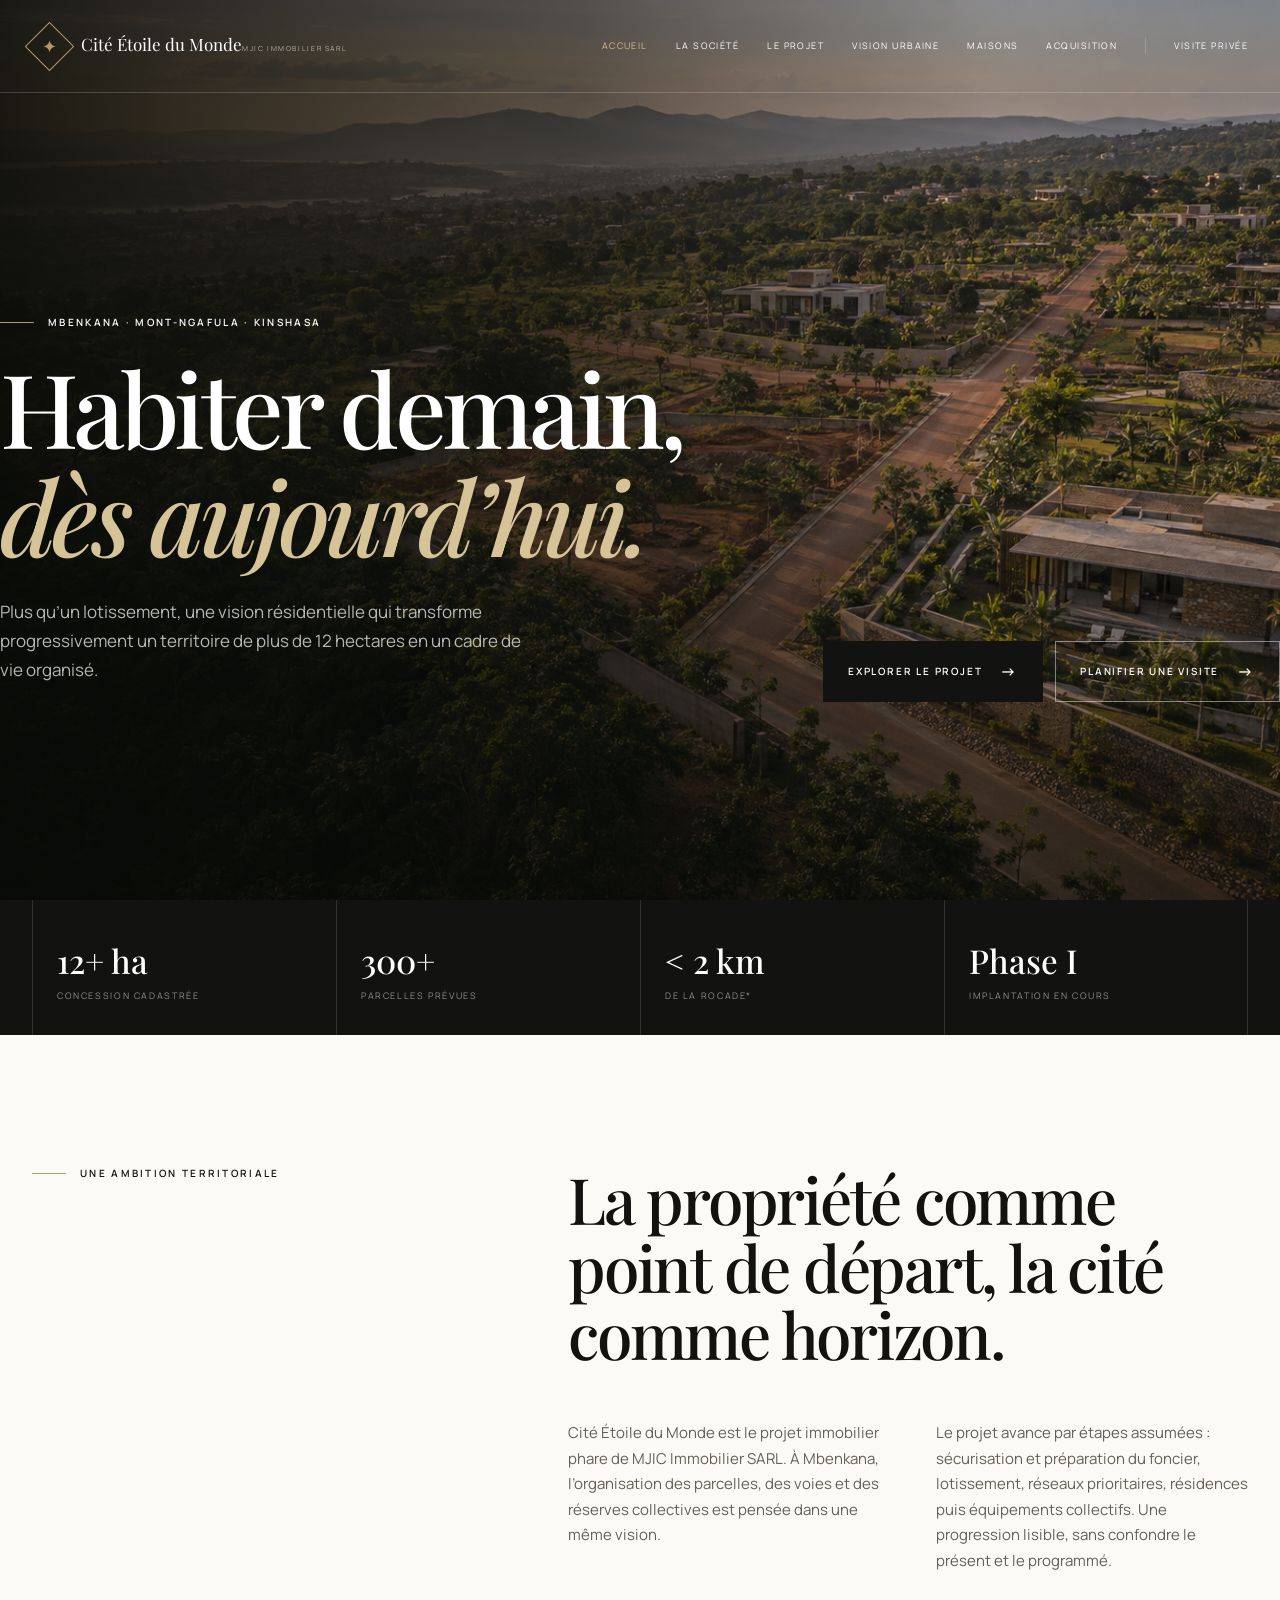
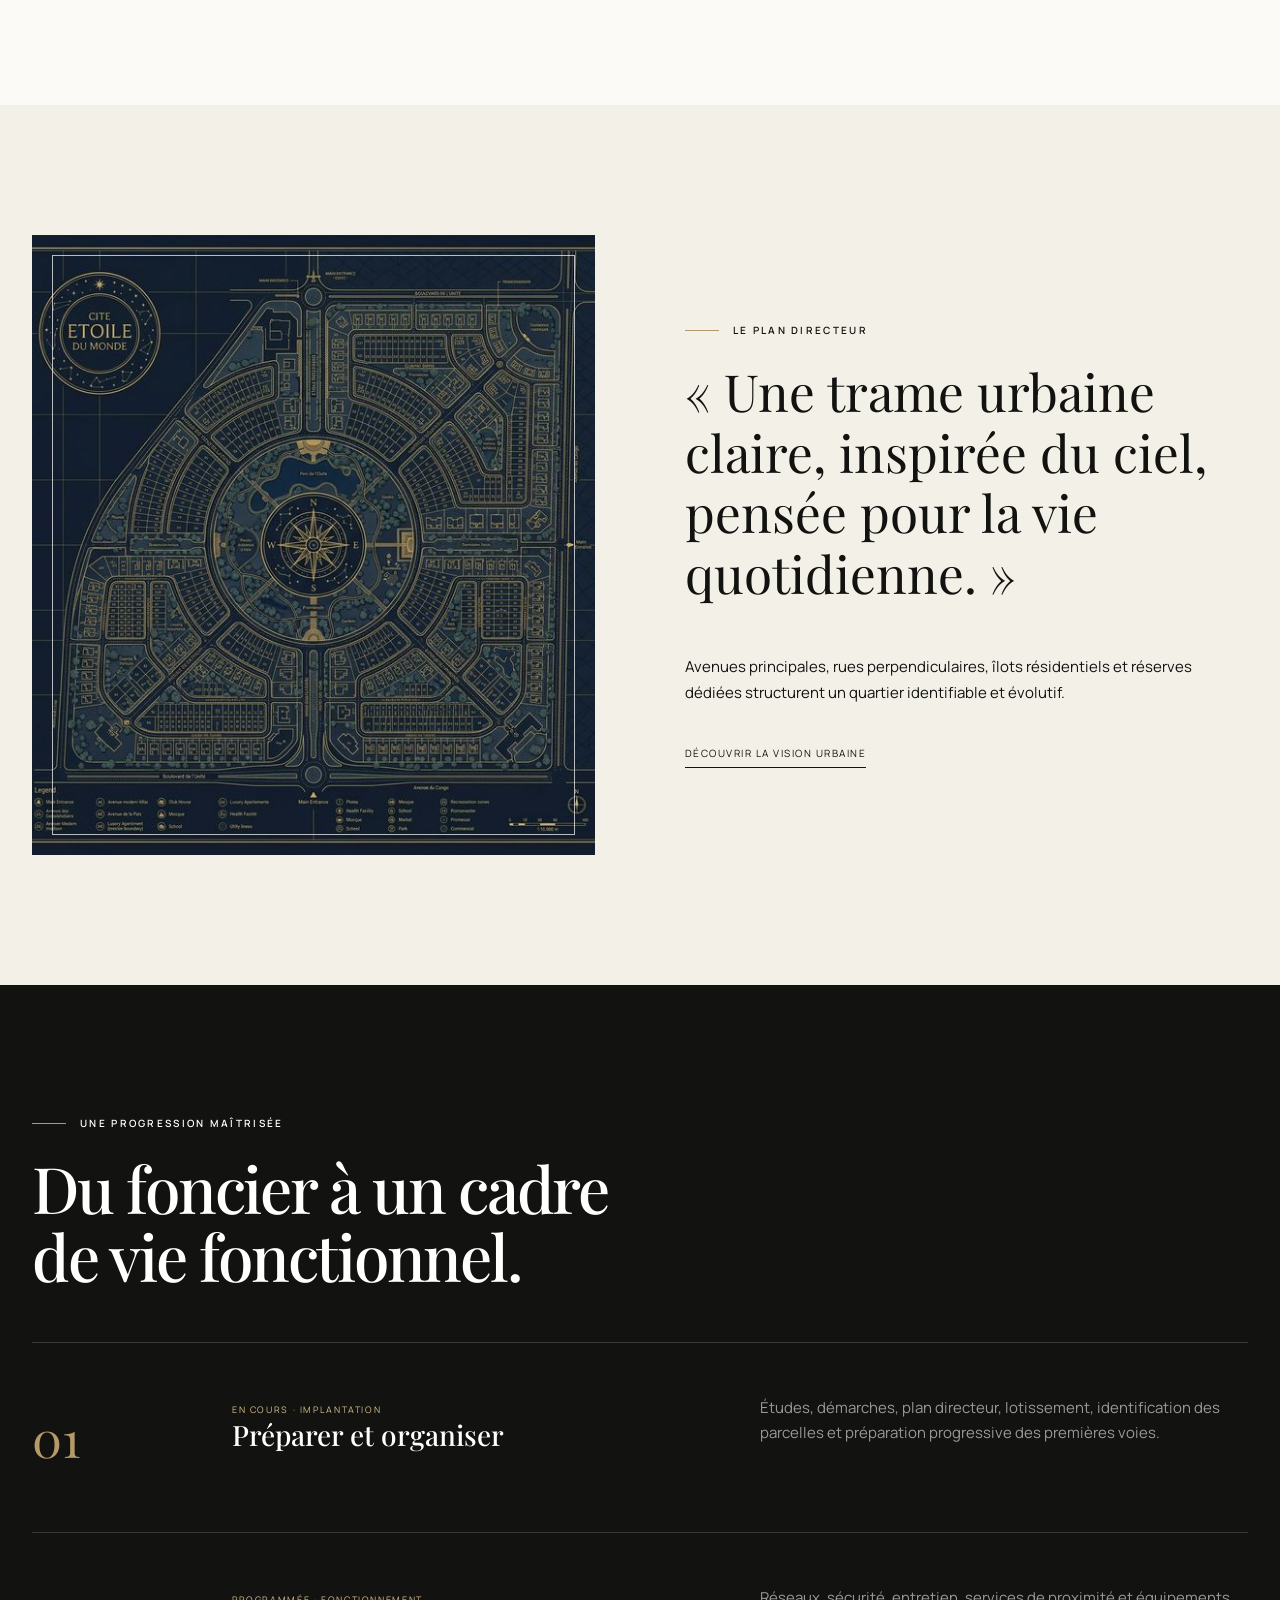
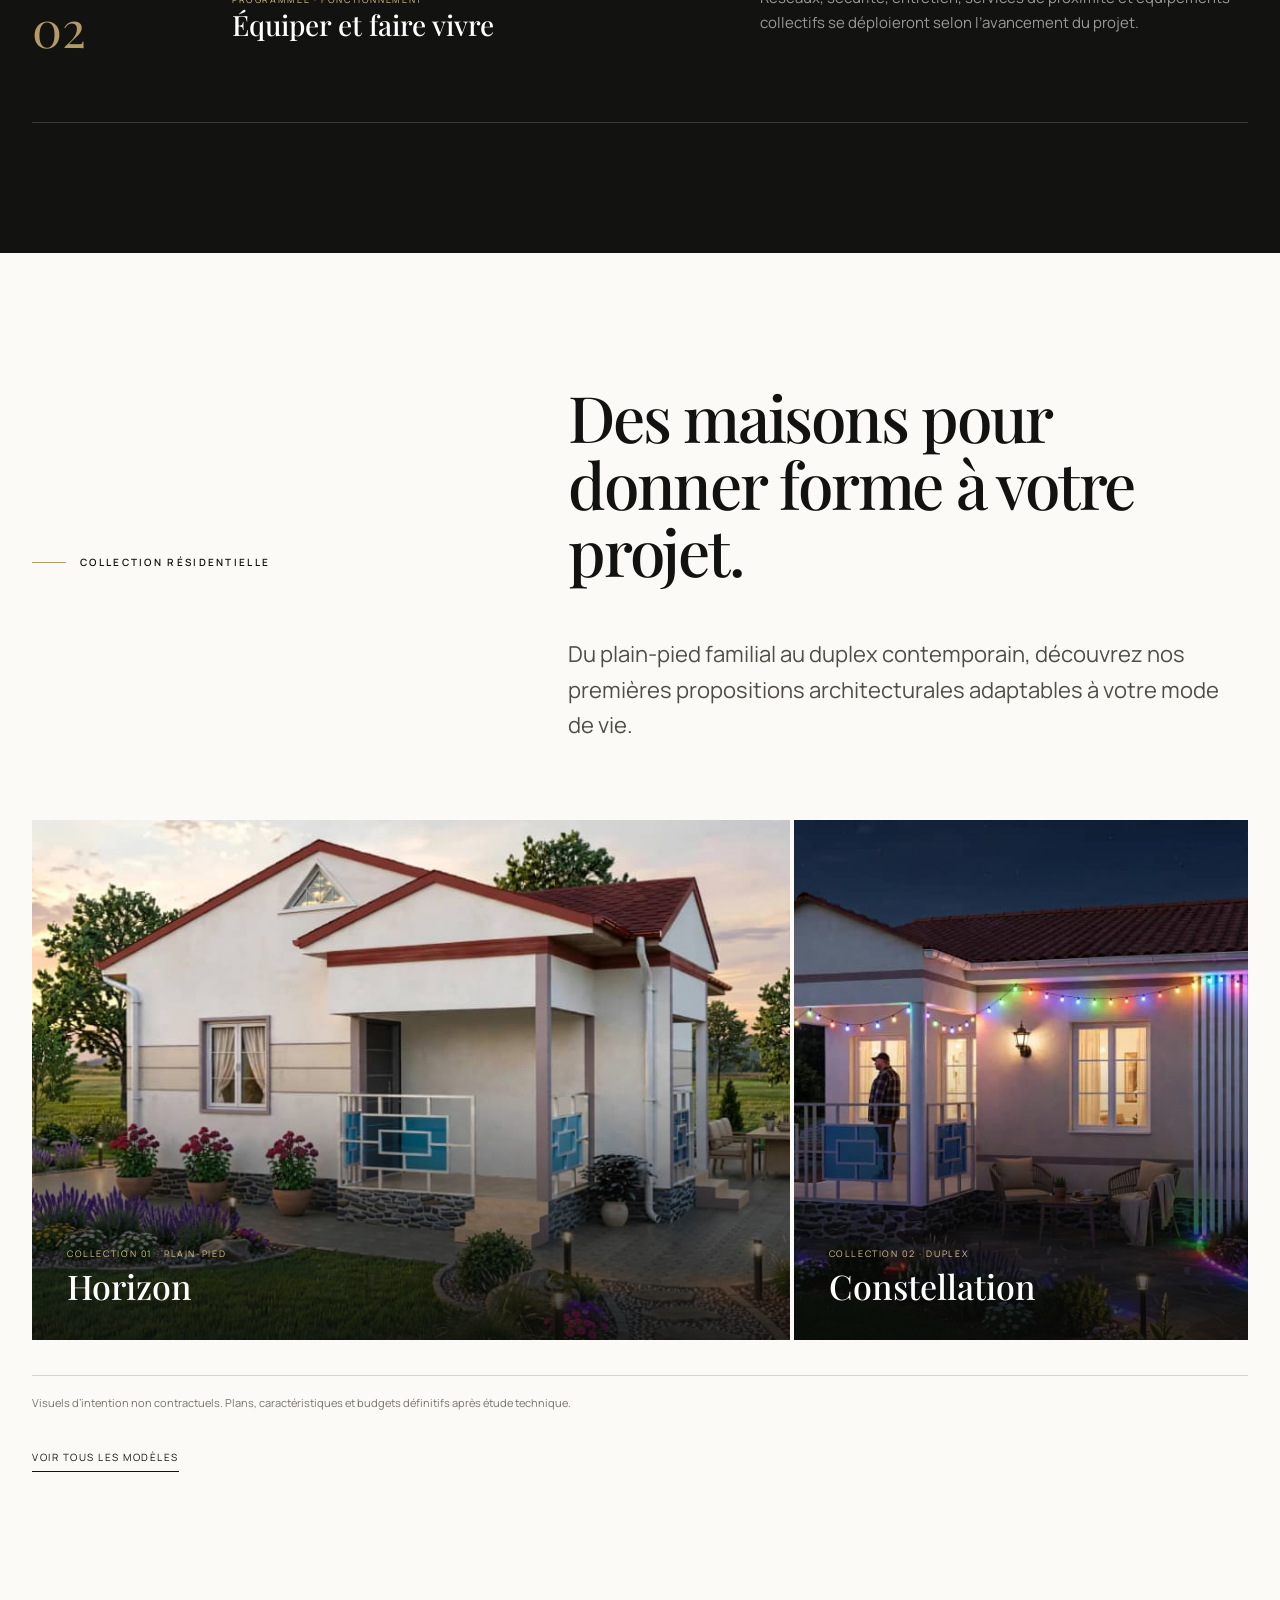
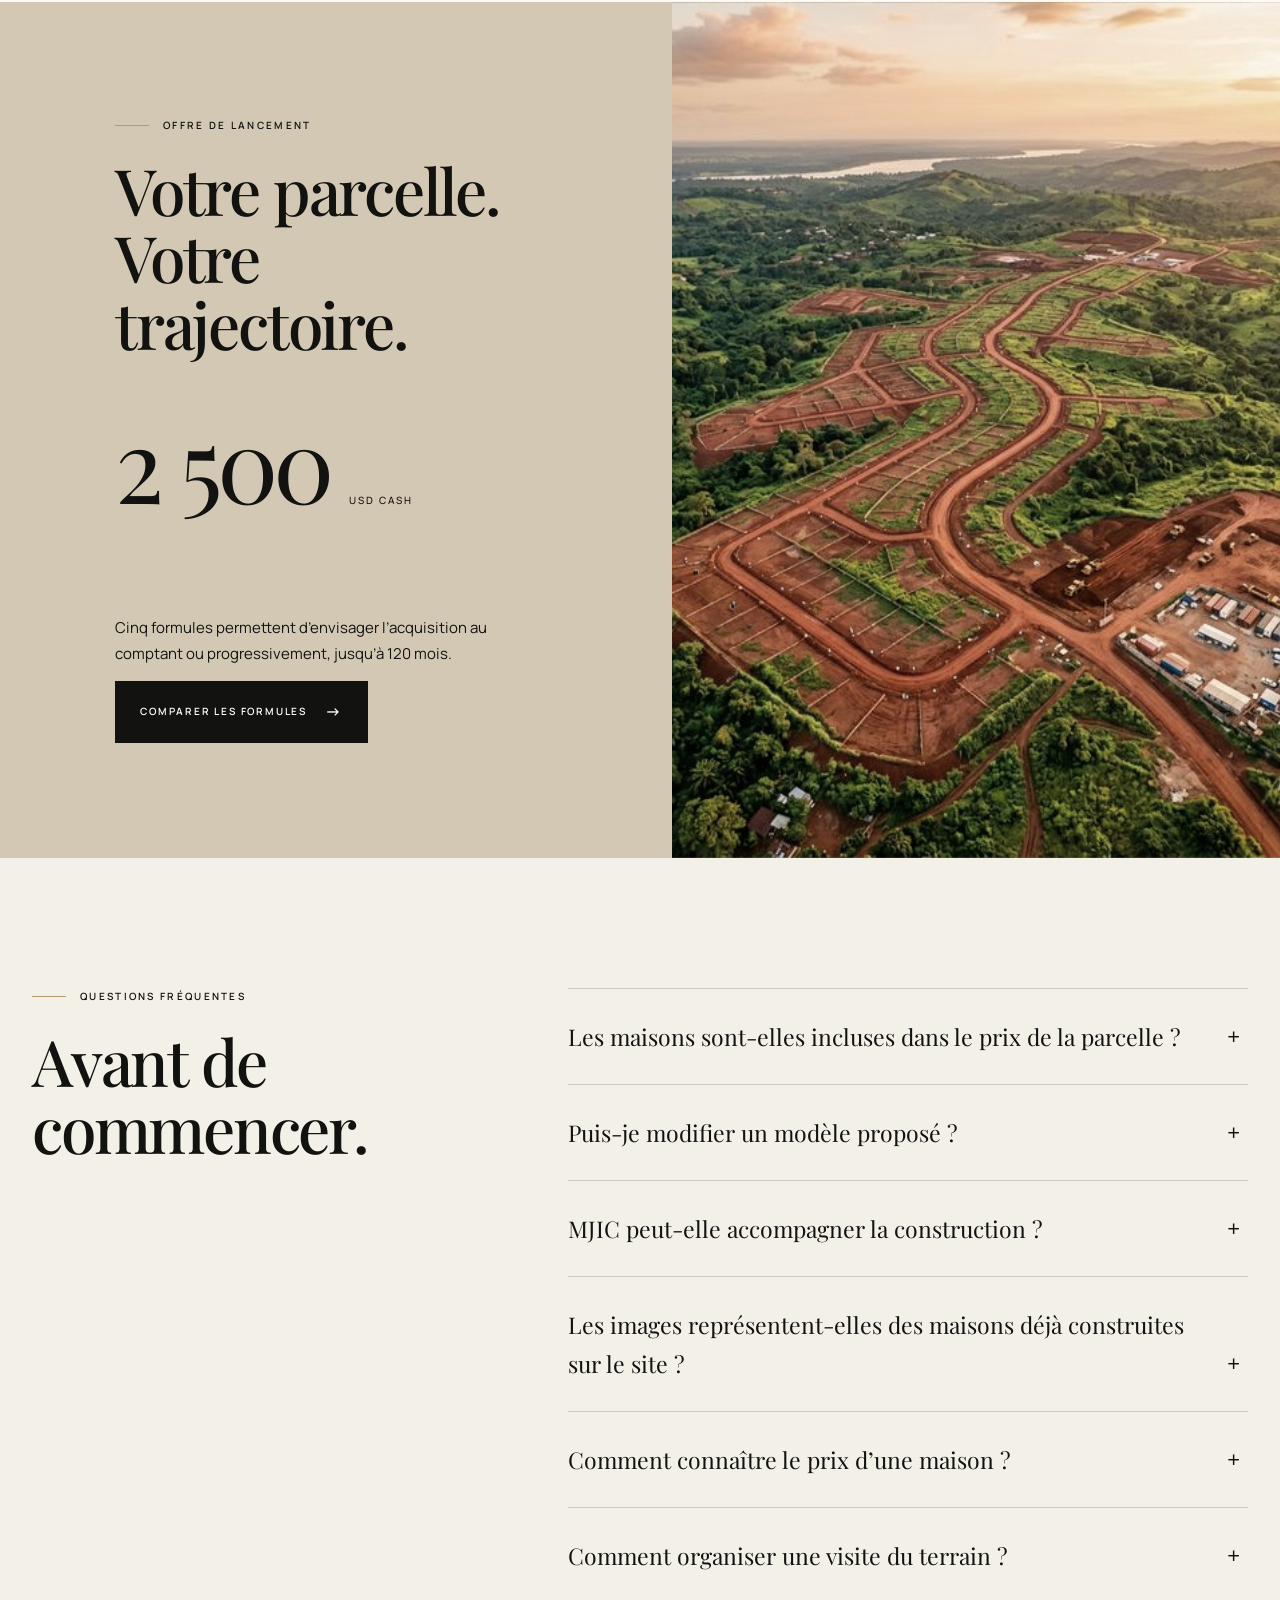
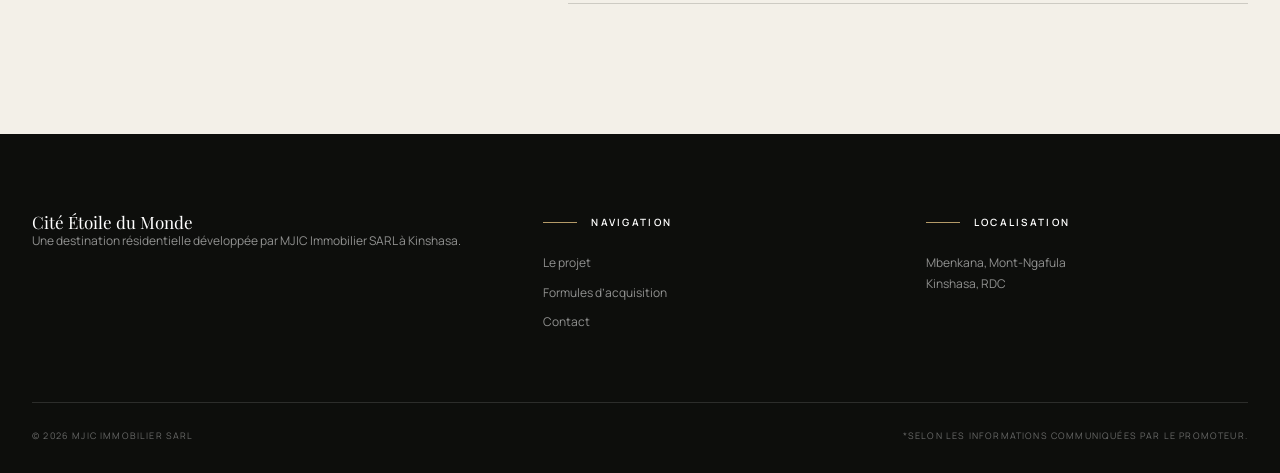
==== commit f0198869: "Refonte du site et ajout du catalogue résidentiel" ====
--- a/index.html
+++ b/index.html
@@ -16,9 +16,9 @@
                     class="brand-mark"><span>✦</span></span><span><span class="brand-name">Cité Étoile du
                         Monde</span><span class="brand-company">MJIC Immobilier SARL</span></span></a><button
                 class="menu-btn" aria-label="Menu" aria-expanded="false">☰</button>
-            <nav class="nav-links"><a class="active" href="index.html">Accueil</a><a href="about.html">La société</a><a
-                    href="projet.html">Le projet</a><a href="services.html">Vision urbaine</a><a
-                    href="formules.html">Acquisition</a><a class="nav-cta" href="contact.html">Visite privée</a></nav>
+            <nav class="nav-links"><a class="active" href="index.html">Accueil</a><a href="societe.html">La société</a><a
+                    href="projet.html">Le projet</a><a href="vision-urbaine.html">Vision urbaine</a><a
+                    href="maisons.html">Maisons</a><a href="acquisition.html">Acquisition</a><a class="nav-cta" href="visite-privee.html">Visite privée</a></nav>
         </div>
     </header>
     <main>
@@ -30,7 +30,7 @@
                     <p>Plus qu’un lotissement, une vision résidentielle qui transforme progressivement un territoire de
                         plus de 12 hectares en un cadre de vie organisé.</p>
                     <div class="hero-actions"><a class="btn btn-dark" href="projet.html">Explorer le projet</a><a
-                            class="btn btn-light" href="contact.html">Planifier une visite</a></div>
+                            class="btn btn-light" href="visite-privee.html">Planifier une visite</a></div>
                 </div>
             </div>
         </section>
@@ -68,7 +68,7 @@
                     <p class="eyebrow">Le plan directeur</p>
                     <p class="quote">« Une trame urbaine claire, inspirée du ciel, pensée pour la vie quotidienne. »</p>
                     <p>Avenues principales, rues perpendiculaires, îlots résidentiels et réserves dédiées structurent un
-                        quartier identifiable et évolutif.</p><a class="text-link" href="services.html">Découvrir la
+                        quartier identifiable et évolutif.</p><a class="text-link" href="vision-urbaine.html">Découvrir la
                         vision urbaine</a>
                 </div>
             </div>
@@ -95,15 +95,45 @@
                 </div>
             </div>
         </section>
+        <section class="section">
+            <div class="wrap">
+                <div class="intro-grid reveal">
+                    <p class="eyebrow">Collection résidentielle</p>
+                    <div>
+                        <h2>Des maisons pour donner forme à votre projet.</h2>
+                        <p class="lead">Du plain-pied familial au duplex contemporain, découvrez nos premières propositions architecturales adaptables à votre mode de vie.</p>
+                    </div>
+                </div>
+                <div class="model-gallery-home">
+                    <a class="model-tile reveal" href="maisons.html"><img src="assets/models/WhatsApp Image 2026-09-11 at 14.44.53 (1).jpeg" alt="Maison de plain-pied Horizon"><span class="model-tile-info"><span>Collection 01 · Plain-pied</span><h3>Horizon</h3></span></a>
+                    <a class="model-tile reveal" href="maisons.html"><img src="assets/models/WhatsApp Image 2026-09-11 at 19.18.01.jpeg" alt="Duplex contemporain Constellation"><span class="model-tile-info"><span>Collection 02 · Duplex</span><h3>Constellation</h3></span></a>
+                </div>
+                <p class="disclaimer">Visuels d’intention non contractuels. Plans, caractéristiques et budgets définitifs après étude technique.</p>
+                <a class="text-link" href="maisons.html">Voir tous les modèles</a>
+            </div>
+        </section>
         <section class="pricing-feature">
             <div class="pricing-copy reveal">
                 <p class="eyebrow">Offre de lancement</p>
                 <h2>Votre parcelle.<br>Votre trajectoire.</h2>
                 <p class="price">2 500 <small>USD CASH</small></p>
                 <p>Cinq formules permettent d’envisager l’acquisition au comptant ou progressivement, jusqu’à 120 mois.
-                </p><a class="btn btn-dark" href="formules.html">Comparer les formules</a>
+                </p><a class="btn btn-dark" href="acquisition.html">Comparer les formules</a>
             </div>
             <div class="pricing-image" role="img" aria-label="Perspective du projet résidentiel"></div>
+        </section>
+        <section class="section manifesto">
+            <div class="wrap intro-grid">
+                <div><p class="eyebrow">Questions fréquentes</p><h2>Avant de commencer.</h2></div>
+                <div class="faq">
+                    <details class="reveal"><summary>Les maisons sont-elles incluses dans le prix de la parcelle ?</summary><p>Non. Les formules d’acquisition présentées concernent la parcelle. Le modèle de maison, ses adaptations et sa construction font l’objet d’une étude et d’un devis séparés.</p></details>
+                    <details class="reveal"><summary>Puis-je modifier un modèle proposé ?</summary><p>Oui. Les modèles Horizon et Constellation servent de bases architecturales. Toute adaptation dépendra de la parcelle, des règles d’aménagement, de la faisabilité technique et du budget retenu.</p></details>
+                    <details class="reveal"><summary>MJIC peut-elle accompagner la construction ?</summary><p>MJIC Immobilier prévoit de pouvoir accompagner les acquéreurs avec des plans-types, des modèles de maisons, la fourniture de matériaux et des prestations de construction selon les besoins.</p></details>
+                    <details class="reveal"><summary>Les images représentent-elles des maisons déjà construites sur le site ?</summary><p>Non. Il s’agit de visuels d’intention destinés à présenter les modèles envisagés. Ils ne constituent pas une photographie de réalisations déjà livrées à Cité Étoile du Monde.</p></details>
+                    <details class="reveal"><summary>Comment connaître le prix d’une maison ?</summary><p>Le coût dépend du modèle, de la surface, des matériaux, des finitions et des éventuelles modifications. Un conseiller pourra préparer une proposition après définition de votre besoin.</p></details>
+                    <details class="reveal"><summary>Comment organiser une visite du terrain ?</summary><p>Utilisez le formulaire de contact pour demander un rendez-vous. L’équipe MJIC vous recontactera afin de convenir des modalités de visite à Mbenkana.</p></details>
+                </div>
+            </div>
         </section>
     </main>
     <footer class="site-footer">
@@ -114,7 +144,7 @@
                     <p>Une destination résidentielle développée par MJIC Immobilier SARL à Kinshasa.</p>
                 </div>
                 <div><span class="eyebrow">Navigation</span><a href="projet.html">Le projet</a><a
-                        href="formules.html">Formules d’acquisition</a><a href="contact.html">Contact</a></div>
+                        href="acquisition.html">Formules d’acquisition</a><a href="visite-privee.html">Contact</a></div>
                 <div><span class="eyebrow">Localisation</span>
                     <p>Mbenkana, Mont-Ngafula<br>Kinshasa, RDC</p>
                 </div>
@@ -126,4 +156,4 @@
     <script src="js/main.js"></script>
 </body>
 
-</html>+</html>
--- a/css/style.css
+++ b/css/style.css
@@ -4,8 +4,10 @@
 .hero{min-height:100svh;background:#151710 url('../assets/cite-etoile-aerial.png') center/cover;position:relative;color:white;display:flex;align-items:flex-end}.hero:after{content:'';position:absolute;inset:0;background:linear-gradient(90deg,rgba(8,10,7,.92) 0%,rgba(8,10,7,.55) 45%,rgba(8,10,7,.08) 78%),linear-gradient(0deg,rgba(8,10,7,.65),transparent 48%)}.hero-inner{position:relative;z-index:1;padding:190px 0 74px;width:100%}.hero h1{max-width:920px;margin-bottom:30px}.hero h1 em{color:#d6c398}.hero-copy{display:grid;grid-template-columns:1fr 1fr;align-items:end;gap:40px}.hero-copy p{max-width:540px;color:rgba(255,255,255,.7);font-size:17px}.hero-actions{display:flex;gap:12px;justify-content:flex-end}.fact-line{position:relative;z-index:2;background:var(--ink);color:white}.facts{display:grid;grid-template-columns:repeat(4,1fr)}.fact{padding:32px 24px;border-left:1px solid rgba(255,255,255,.13)}.fact:last-child{border-right:1px solid rgba(255,255,255,.13)}.fact strong{font-family:var(--display);font-size:33px;font-weight:500}.fact span{display:block;font-size:9px;letter-spacing:.18em;text-transform:uppercase;opacity:.52}
 .section{padding:130px 0}.intro-grid{display:grid;grid-template-columns:.75fr 1.25fr;gap:10vw}.intro-grid h2{max-width:780px}.copy-columns{columns:2;column-gap:55px;color:#646058}.manifesto{background:var(--ivory)}.manifesto-grid{display:grid;grid-template-columns:1fr 1fr;gap:7vw;align-items:center}.manifesto-visual{position:relative;min-height:620px;background:url('../assets/images/cite_etoile_blueprint.png') center/cover}.manifesto-visual:before{content:'';position:absolute;inset:20px;border:1px solid rgba(255,255,255,.7)}.quote{font-family:var(--display);font-size:clamp(30px,4vw,56px);line-height:1.18}.text-link{display:inline-block;margin-top:25px;padding-bottom:5px;border-bottom:1px solid;font-size:10px;letter-spacing:.15em;text-transform:uppercase}.phases{background:var(--ink);color:white}.phase-row{display:grid;grid-template-columns:160px 1fr 1fr;gap:40px;padding:52px 0;border-top:1px solid rgba(255,255,255,.17)}.phase-row:last-child{border-bottom:1px solid rgba(255,255,255,.17)}.phase-no{font-family:var(--display);font-size:50px;color:var(--gold)}.phase-row p{color:rgba(255,255,255,.57);max-width:560px}.status{font-size:9px;letter-spacing:.18em;text-transform:uppercase;color:#d8bd89}.pricing-feature{display:grid;grid-template-columns:1.05fr .95fr;min-height:580px}.pricing-copy{background:#d3c8b4;padding:9vw}.price{font-family:var(--display);font-size:clamp(64px,8vw,110px);letter-spacing:-.05em;line-height:1}.price small{font:500 10px var(--sans);letter-spacing:.2em}.pricing-image{background:url('../assets/hero-cite.jpg') center/cover;filter:saturate(.7)}
 .page-hero{padding:210px 0 100px;background:var(--ink);color:white}.page-hero h1{font-size:clamp(50px,7vw,96px);max-width:980px}.page-hero .lead{color:rgba(255,255,255,.62)}.editorial-grid{display:grid;grid-template-columns:1fr 1fr;gap:8vw;align-items:start}.portrait{position:sticky;top:120px}.portrait img{aspect-ratio:4/5;object-fit:cover;filter:grayscale(35%)}.principle{display:grid;grid-template-columns:70px 1fr;padding:35px 0;border-top:1px solid var(--line)}.principle b{font-family:var(--display);font-size:24px;color:var(--gold)}.principle p{color:#666158}.timeline{counter-reset:step}.timeline-item{display:grid;grid-template-columns:160px 1fr;gap:50px;padding:48px 0;border-top:1px solid var(--line)}.timeline-item:before{counter-increment:step;content:'0' counter(step);font-family:var(--display);font-size:48px;color:var(--gold)}.program{display:grid;grid-template-columns:repeat(2,1fr);border-top:1px solid var(--line);border-left:1px solid var(--line)}.program article{padding:48px;border-right:1px solid var(--line);border-bottom:1px solid var(--line)}.program span{font-size:9px;letter-spacing:.2em;text-transform:uppercase;color:var(--earth)}
+.portrait figcaption{padding-top:14px;font-size:10px;letter-spacing:.11em;text-transform:uppercase;color:var(--earth)}.founder-roles{padding:16px 0 20px;border-top:1px solid var(--line);border-bottom:1px solid var(--line);font-size:10px;font-weight:600;letter-spacing:.12em;text-transform:uppercase;color:var(--earth)}.founder-roles span{padding:0 7px;color:var(--gold)}.founder-bio{margin:35px 0 45px;color:#5e5a52}.founder-bio p{margin-bottom:20px}
 .plans{display:grid;grid-template-columns:repeat(5,1fr);border-top:1px solid var(--line);border-left:1px solid var(--line)}.plan{padding:35px 25px;border-right:1px solid var(--line);border-bottom:1px solid var(--line);transition:.25s}.plan:hover,.plan.recommended{background:var(--ink);color:white;transform:translateY(-8px)}.plan .tag{height:26px;font-size:8px;letter-spacing:.14em;text-transform:uppercase;color:var(--gold)}.plan h3{font-size:22px;margin:22px 0 7px}.plan .amount{font-family:var(--display);font-size:36px;line-height:1}.plan .monthly{font-size:12px;color:#777;margin:15px 0 28px}.plan:hover .monthly,.plan.recommended .monthly{color:#bbb}.plan ul{padding:0;list-style:none;font-size:12px;line-height:2}.notice{border-left:2px solid var(--gold);padding:8px 0 8px 25px;color:#6b675f;max-width:760px}
 .contact-layout{display:grid;grid-template-columns:.8fr 1.2fr;gap:8vw}.contact-detail{padding:25px 0;border-top:1px solid var(--line)}.contact-detail span,label{font-size:9px;letter-spacing:.18em;text-transform:uppercase}.form-grid{display:grid;grid-template-columns:1fr 1fr;gap:30px}.field.full{grid-column:1/-1}.field input,.field select,.field textarea{width:100%;border:0;border-bottom:1px solid #aaa;background:transparent;padding:13px 0;outline:0;border-radius:0}.field input:focus,.field textarea:focus{border-color:var(--gold)}.form-status{display:none;padding:18px;border:1px solid var(--gold);margin-bottom:25px}.form-status.show{display:block}.site-footer{background:#0d0e0c;color:white;padding:80px 0 30px}.footer-grid{display:grid;grid-template-columns:1.4fr 1fr 1fr;gap:60px}.footer-grid p,.footer-grid a{color:rgba(255,255,255,.55);font-size:12px}.footer-grid a{display:block;margin:9px 0}.footer-bottom{border-top:1px solid rgba(255,255,255,.13);margin-top:60px;padding-top:25px;font-size:9px;letter-spacing:.13em;text-transform:uppercase;color:rgba(255,255,255,.38);display:flex;justify-content:space-between}.reveal{opacity:0;transform:translateY(24px);transition:.75s ease}.reveal.visible{opacity:1;transform:none}
-@media(max-width:900px){.wrap{width:min(100% - 36px,700px)}.nav{height:76px}.nav-links{position:fixed;inset:76px 0 0;background:var(--ink);display:none;flex-direction:column;align-items:flex-start;padding:50px 32px;gap:28px}.nav-links.open{display:flex}.nav-links a{font-size:14px}.nav-cta{border:0;padding:0}.menu-btn{display:block}.hero-inner{padding-top:150px}.hero-copy,.intro-grid,.manifesto-grid,.pricing-feature,.editorial-grid,.contact-layout{grid-template-columns:1fr}.hero-actions{justify-content:flex-start;flex-wrap:wrap}.facts{grid-template-columns:1fr 1fr}.section{padding:85px 0}.copy-columns{columns:1}.manifesto-visual{min-height:430px;order:2}.phase-row{grid-template-columns:70px 1fr}.phase-row>div:last-child{grid-column:2}.plans{grid-template-columns:1fr 1fr}.portrait{position:relative;top:auto}.pricing-image{min-height:420px}.footer-grid{grid-template-columns:1fr 1fr}}
-@media(max-width:560px){.wrap{width:calc(100% - 28px)}.brand-name{font-size:15px}.hero{min-height:820px;background-position:60% center}.hero h1{font-size:53px}.hero-copy{gap:18px}.facts{grid-template-columns:1fr 1fr}.fact{padding:22px 12px}.fact strong{font-size:26px}.phase-row,.timeline-item{grid-template-columns:52px 1fr;gap:15px}.plans,.program,.form-grid,.footer-grid{grid-template-columns:1fr}.field.full{grid-column:auto}.footer-bottom{display:block}.footer-bottom span{display:block;margin-top:10px}.page-hero{padding-top:160px}.program article{padding:32px}.plan:hover,.plan.recommended{transform:none}}
+.model-feature{display:grid;grid-template-columns:1.35fr .65fr;min-height:560px;border-top:1px solid var(--line)}.model-feature.reverse{grid-template-columns:.65fr 1.35fr}.model-feature.reverse .model-gallery{order:2}.model-copy{padding:70px 5vw;display:flex;flex-direction:column;justify-content:center}.model-copy .model-type{font-size:9px;letter-spacing:.2em;text-transform:uppercase;color:var(--earth)}.model-copy p{color:#625e56}.model-gallery{display:grid;grid-template-columns:2fr 1fr;grid-template-rows:1fr 1fr;gap:4px;min-height:560px;background:var(--ink)}.model-gallery img{height:100%;object-fit:cover}.model-gallery img:first-child{grid-row:1/-1}.model-gallery-home{display:grid;grid-template-columns:1.25fr .75fr;gap:4px;margin-top:55px}.model-tile{position:relative;overflow:hidden;min-height:520px;background:var(--ink)}.model-tile img{height:100%;object-fit:cover;transition:transform .7s ease}.model-tile:hover img{transform:scale(1.025)}.model-tile:after{content:'';position:absolute;inset:45% 0 0;background:linear-gradient(transparent,rgba(10,11,9,.82))}.model-tile-info{position:absolute;z-index:1;left:35px;right:35px;bottom:30px;color:white}.model-tile-info span{font-size:9px;letter-spacing:.18em;text-transform:uppercase;color:#d7bf90}.model-tile-info h3{font-size:34px;margin:5px 0}.gallery-strip{display:grid;grid-template-columns:repeat(3,1fr);gap:4px}.gallery-strip img{height:280px;object-fit:cover}.faq{max-width:900px;margin-left:auto}.faq details{border-top:1px solid var(--line)}.faq details:last-child{border-bottom:1px solid var(--line)}.faq summary{list-style:none;cursor:pointer;padding:28px 55px 28px 0;font-family:var(--display);font-size:23px;position:relative}.faq summary::-webkit-details-marker{display:none}.faq summary:after{content:'+';position:absolute;right:8px;font-family:var(--sans);font-weight:400}.faq details[open] summary:after{content:'−'}.faq details p{max-width:720px;padding:0 45px 25px 0;color:#625e56}.disclaimer{font-size:11px;color:#77736b;border-top:1px solid var(--line);padding-top:18px;margin-top:35px}
+@media(max-width:900px){.wrap{width:min(100% - 36px,700px)}.nav{height:76px}.nav-links{position:fixed;inset:76px 0 0;background:var(--ink);display:none;flex-direction:column;align-items:flex-start;padding:50px 32px;gap:25px;overflow:auto}.nav-links.open{display:flex}.nav-links a{font-size:13px}.nav-cta{border:0;padding:0}.menu-btn{display:block}.hero-inner{padding-top:150px}.hero-copy,.intro-grid,.manifesto-grid,.pricing-feature,.editorial-grid,.contact-layout,.model-feature,.model-feature.reverse{grid-template-columns:1fr}.hero-actions{justify-content:flex-start;flex-wrap:wrap}.facts{grid-template-columns:1fr 1fr}.section{padding:85px 0}.copy-columns{columns:1}.manifesto-visual{min-height:430px;order:2}.phase-row{grid-template-columns:70px 1fr}.phase-row>div:last-child{grid-column:2}.plans{grid-template-columns:1fr 1fr}.portrait{position:relative;top:auto}.pricing-image{min-height:420px}.footer-grid{grid-template-columns:1fr 1fr}.model-feature.reverse .model-gallery{order:0}.model-gallery-home{grid-template-columns:1fr}.model-tile{min-height:440px}}
+@media(max-width:560px){.wrap{width:calc(100% - 28px)}.brand-name{font-size:15px}.hero{min-height:820px;background-position:60% center}.hero h1{font-size:53px}.hero-copy{gap:18px}.facts{grid-template-columns:1fr 1fr}.fact{padding:22px 12px}.fact strong{font-size:26px}.phase-row,.timeline-item{grid-template-columns:52px 1fr;gap:15px}.plans,.program,.form-grid,.footer-grid{grid-template-columns:1fr}.field.full{grid-column:auto}.footer-bottom{display:block}.footer-bottom span{display:block;margin-top:10px}.page-hero{padding-top:160px}.program article{padding:32px}.plan:hover,.plan.recommended{transform:none}.model-gallery{grid-template-columns:1fr;grid-template-rows:repeat(3,260px);min-height:0}.model-gallery img:first-child{grid-row:auto}.model-copy{padding:55px 25px}.gallery-strip{grid-template-columns:1fr}.gallery-strip img{height:230px}.model-tile{min-height:390px}.faq summary{font-size:20px}}
 @media(prefers-reduced-motion:reduce){html{scroll-behavior:auto}.reveal{opacity:1;transform:none;transition:none}}
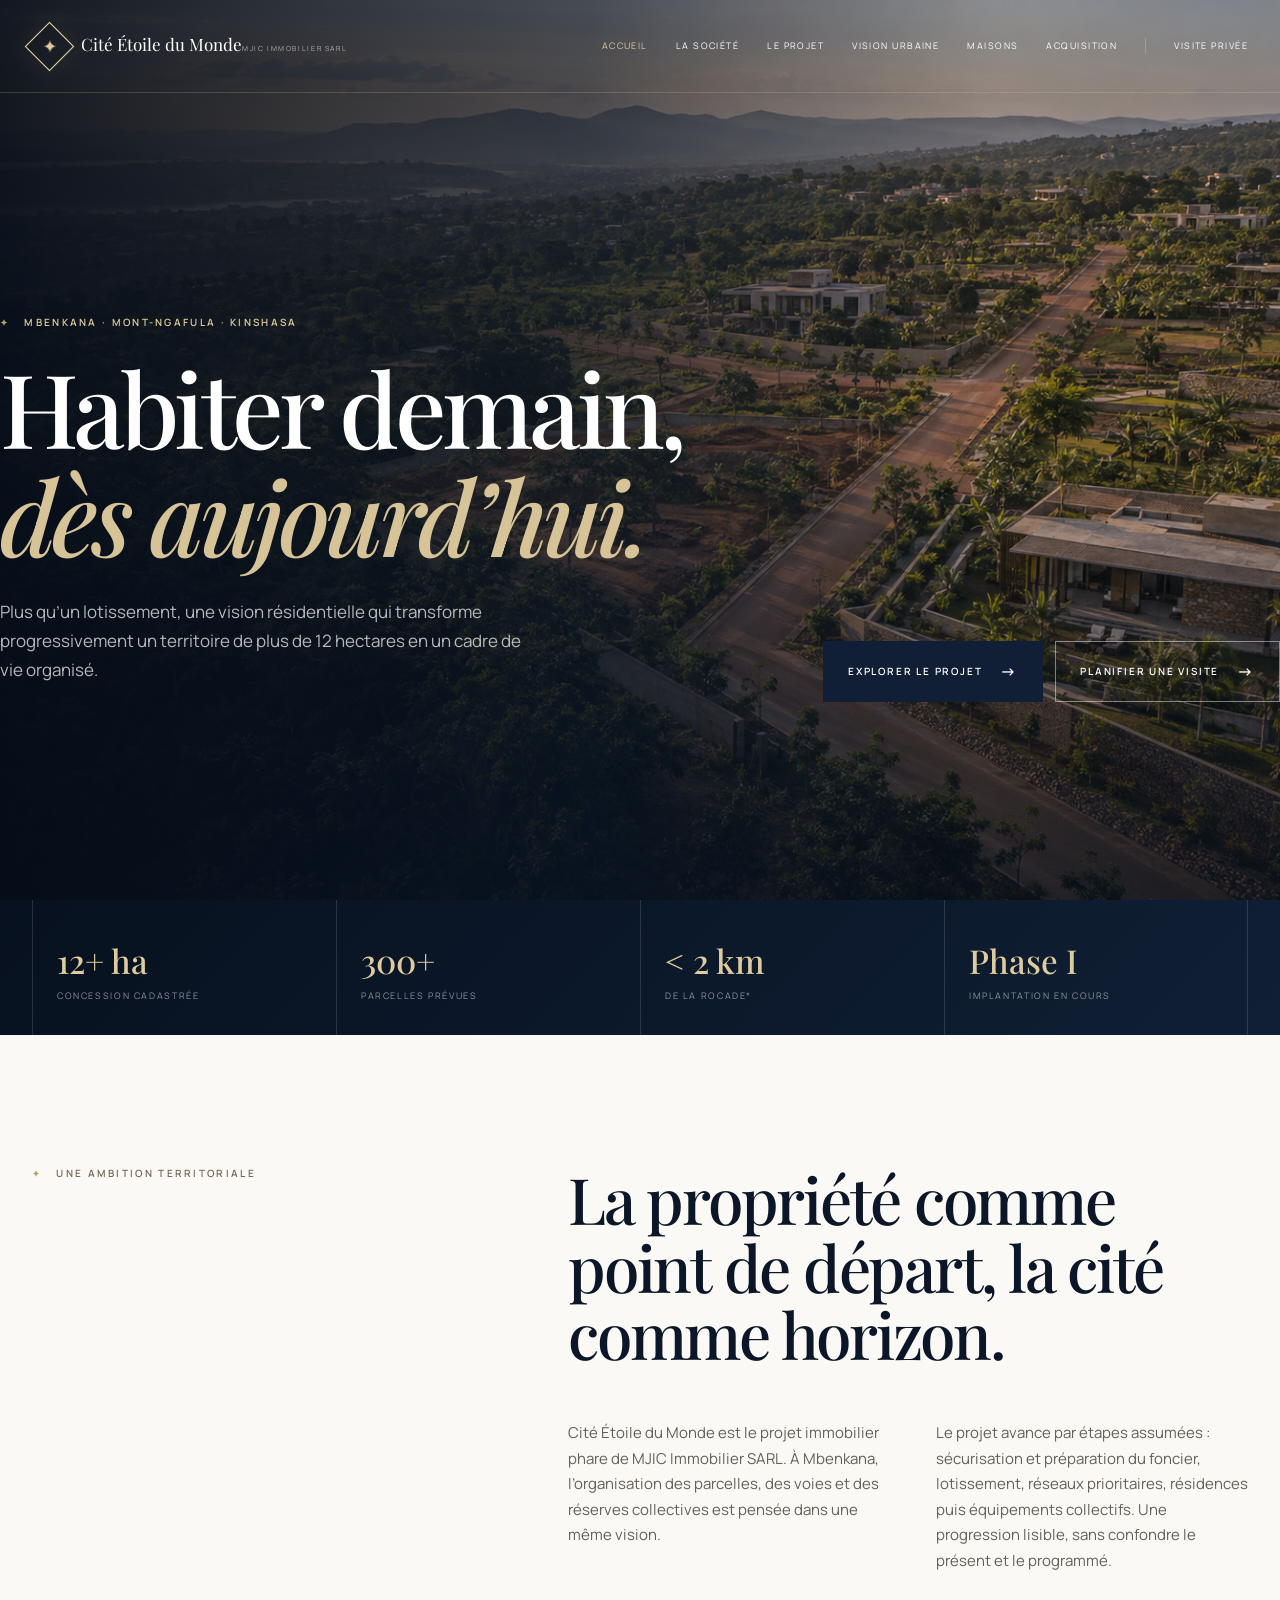
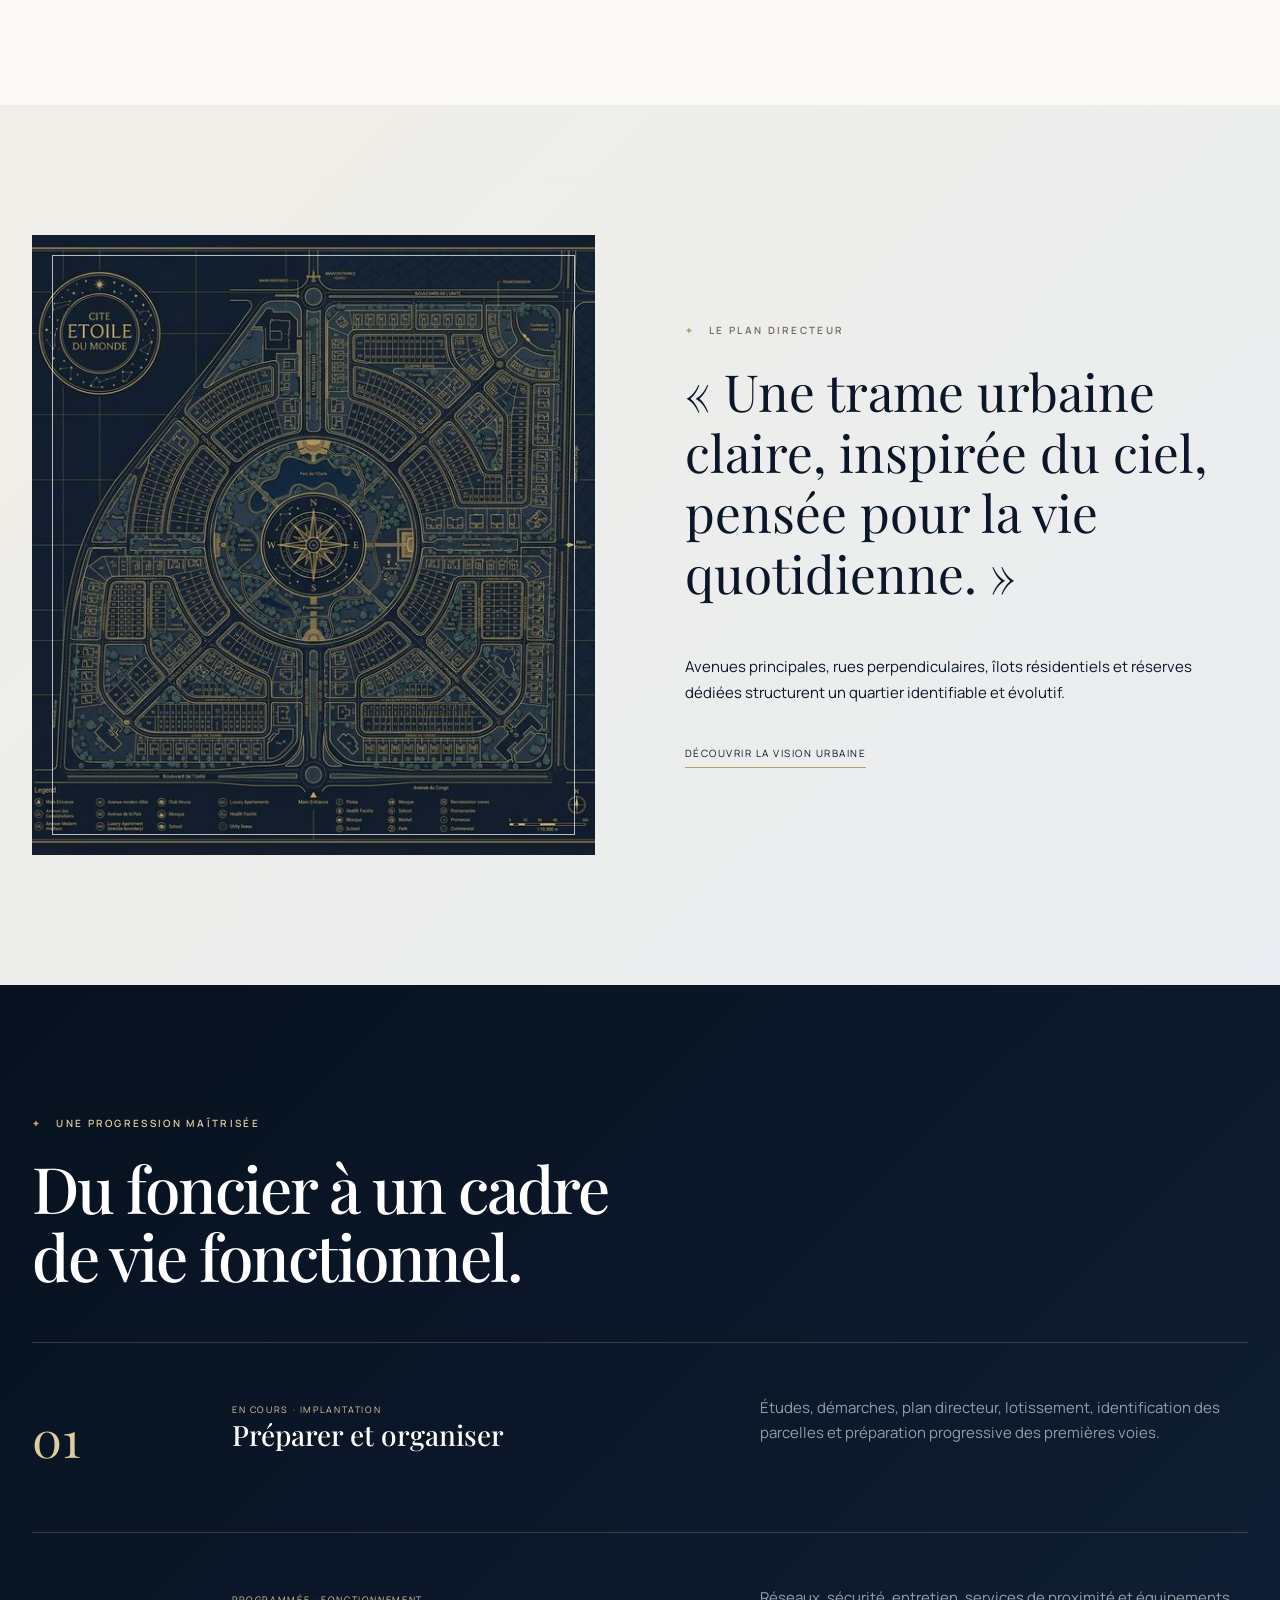
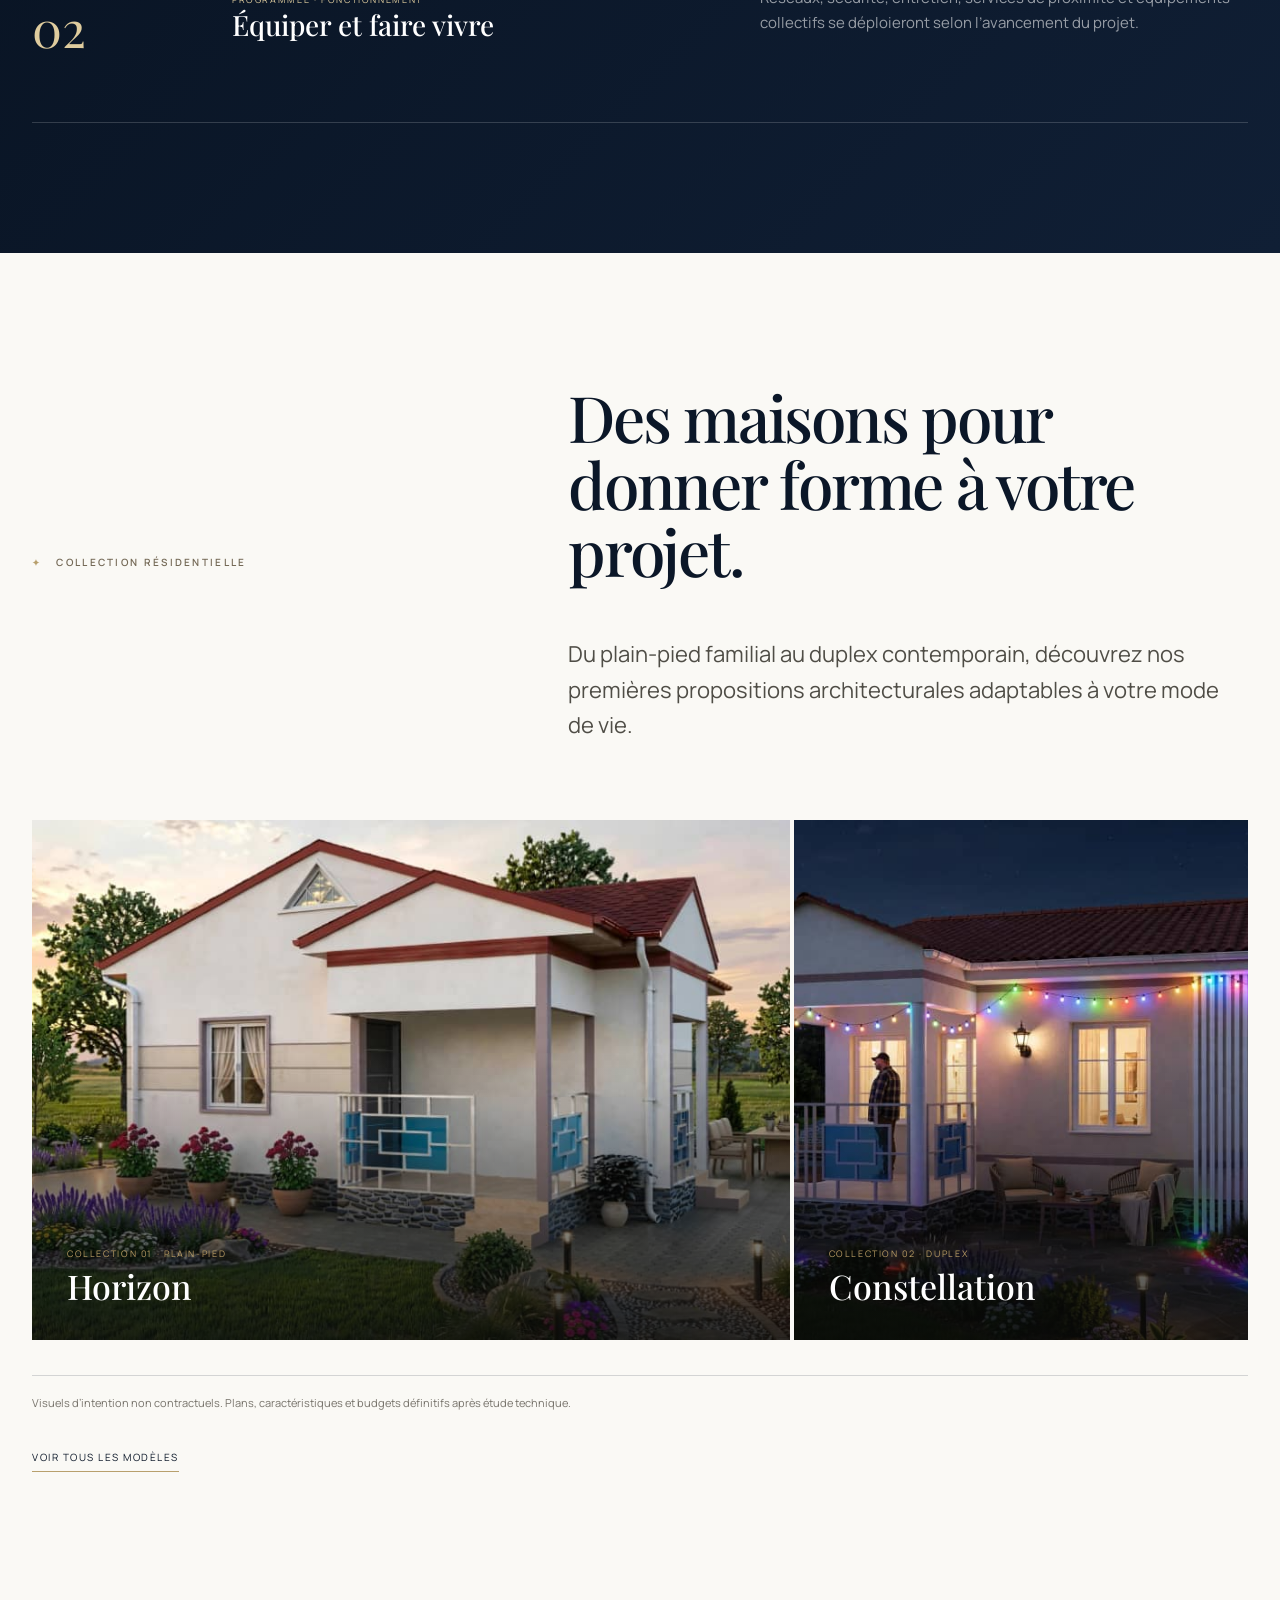
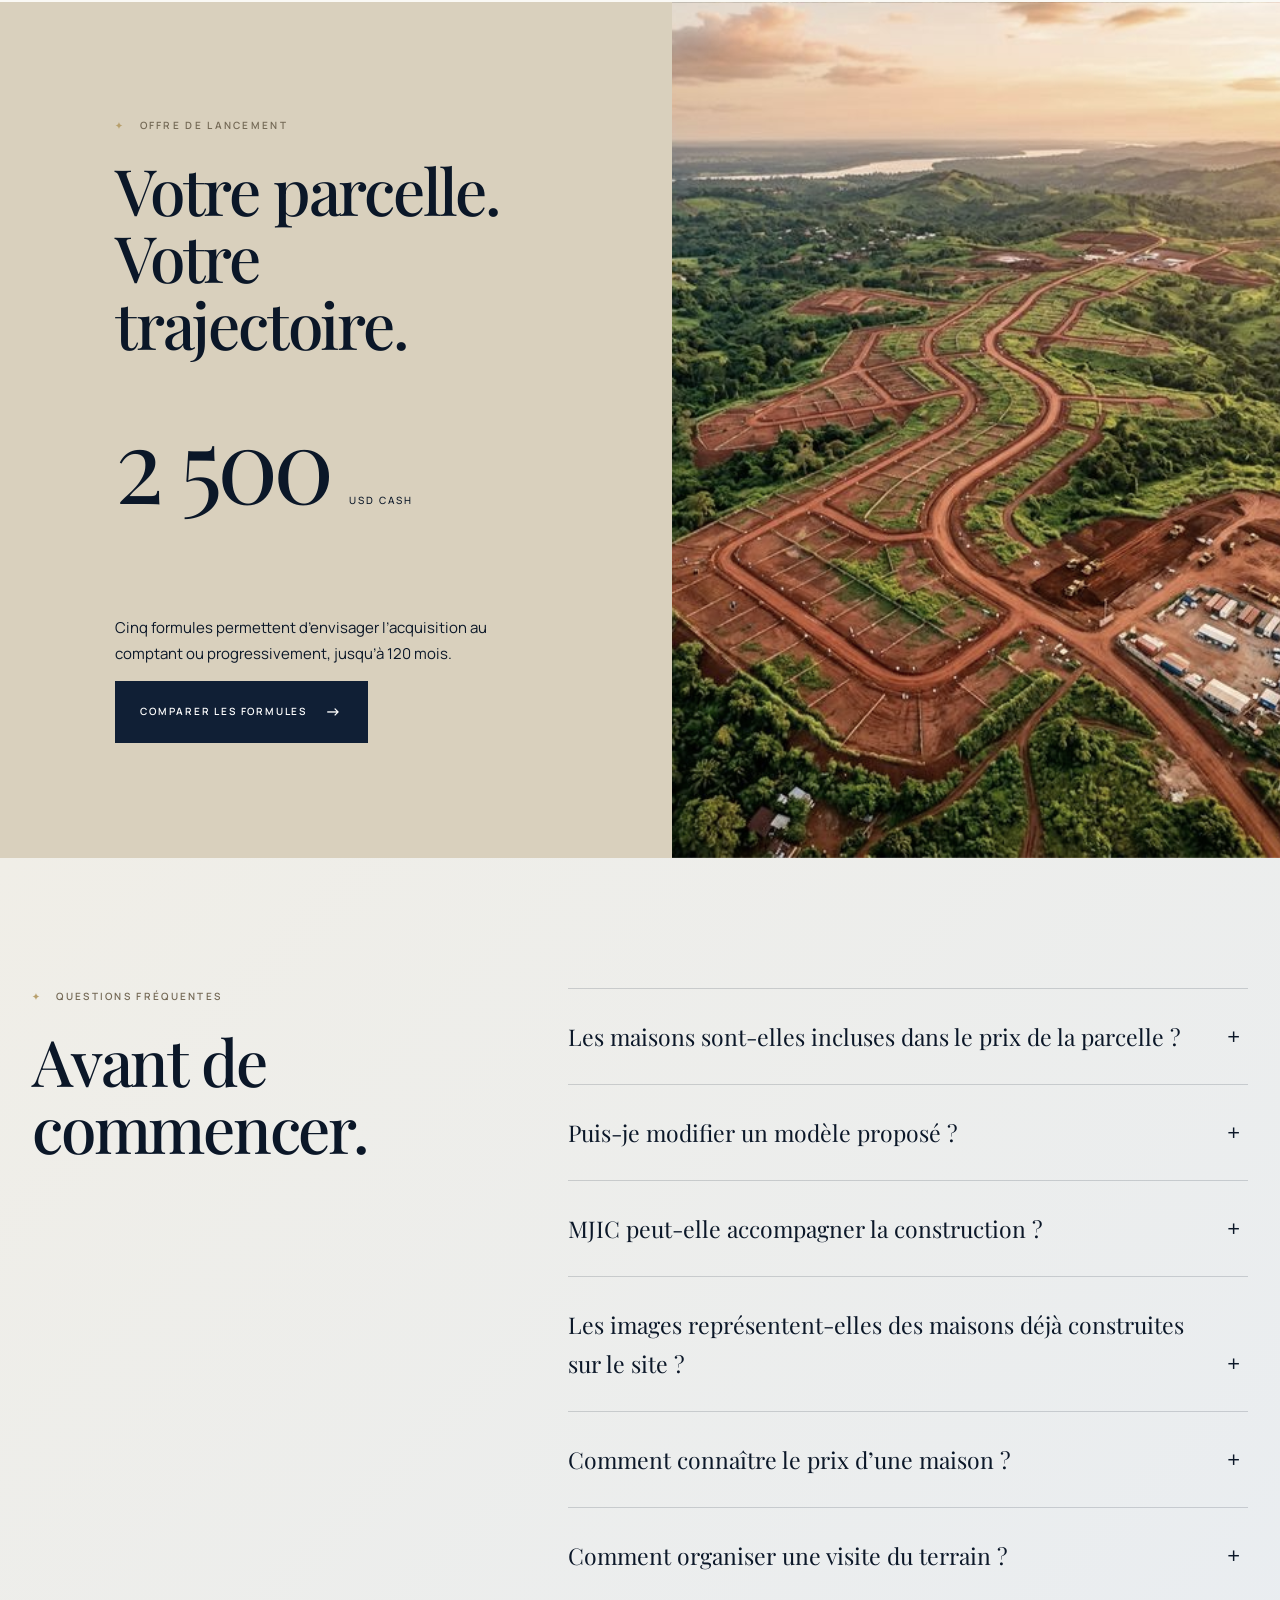
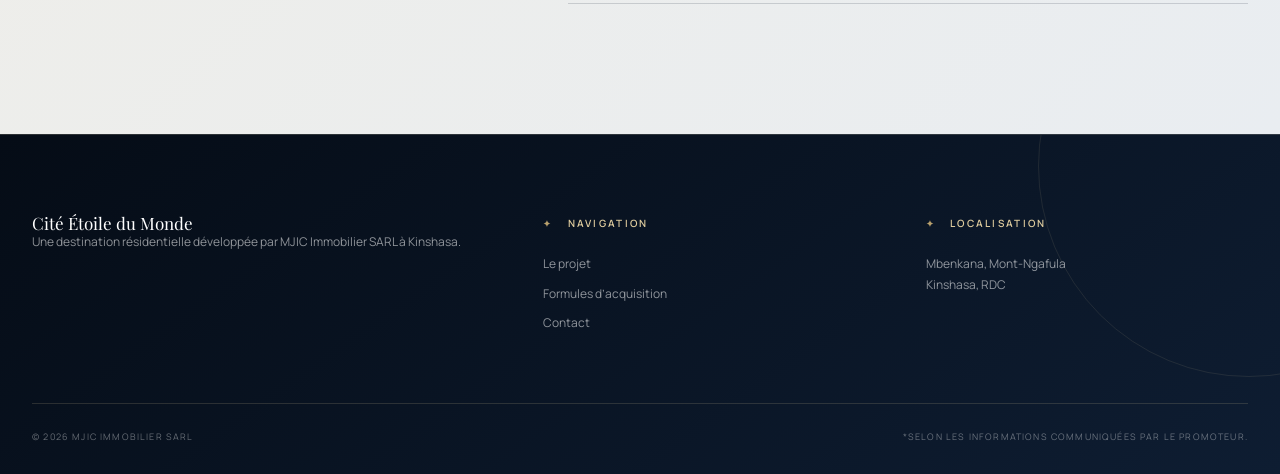
==== commit bee69361: "Harmonise l'identite celeste et enrichit les formules" ====
--- a/index.html
+++ b/index.html
@@ -4,6 +4,7 @@
 <head>
     <meta charset="utf-8">
     <meta name="viewport" content="width=device-width,initial-scale=1">
+    <meta name="theme-color" content="#07111f">
     <meta name="description"
         content="Cité Étoile du Monde, destination résidentielle planifiée à Mbenkana par MJIC Immobilier SARL.">
     <title>Cité Étoile du Monde — Une destination résidentielle</title>
--- a/css/style.css
+++ b/css/style.css
@@ -5,9 +5,41 @@
 .section{padding:130px 0}.intro-grid{display:grid;grid-template-columns:.75fr 1.25fr;gap:10vw}.intro-grid h2{max-width:780px}.copy-columns{columns:2;column-gap:55px;color:#646058}.manifesto{background:var(--ivory)}.manifesto-grid{display:grid;grid-template-columns:1fr 1fr;gap:7vw;align-items:center}.manifesto-visual{position:relative;min-height:620px;background:url('../assets/images/cite_etoile_blueprint.png') center/cover}.manifesto-visual:before{content:'';position:absolute;inset:20px;border:1px solid rgba(255,255,255,.7)}.quote{font-family:var(--display);font-size:clamp(30px,4vw,56px);line-height:1.18}.text-link{display:inline-block;margin-top:25px;padding-bottom:5px;border-bottom:1px solid;font-size:10px;letter-spacing:.15em;text-transform:uppercase}.phases{background:var(--ink);color:white}.phase-row{display:grid;grid-template-columns:160px 1fr 1fr;gap:40px;padding:52px 0;border-top:1px solid rgba(255,255,255,.17)}.phase-row:last-child{border-bottom:1px solid rgba(255,255,255,.17)}.phase-no{font-family:var(--display);font-size:50px;color:var(--gold)}.phase-row p{color:rgba(255,255,255,.57);max-width:560px}.status{font-size:9px;letter-spacing:.18em;text-transform:uppercase;color:#d8bd89}.pricing-feature{display:grid;grid-template-columns:1.05fr .95fr;min-height:580px}.pricing-copy{background:#d3c8b4;padding:9vw}.price{font-family:var(--display);font-size:clamp(64px,8vw,110px);letter-spacing:-.05em;line-height:1}.price small{font:500 10px var(--sans);letter-spacing:.2em}.pricing-image{background:url('../assets/hero-cite.jpg') center/cover;filter:saturate(.7)}
 .page-hero{padding:210px 0 100px;background:var(--ink);color:white}.page-hero h1{font-size:clamp(50px,7vw,96px);max-width:980px}.page-hero .lead{color:rgba(255,255,255,.62)}.editorial-grid{display:grid;grid-template-columns:1fr 1fr;gap:8vw;align-items:start}.portrait{position:sticky;top:120px}.portrait img{aspect-ratio:4/5;object-fit:cover;filter:grayscale(35%)}.principle{display:grid;grid-template-columns:70px 1fr;padding:35px 0;border-top:1px solid var(--line)}.principle b{font-family:var(--display);font-size:24px;color:var(--gold)}.principle p{color:#666158}.timeline{counter-reset:step}.timeline-item{display:grid;grid-template-columns:160px 1fr;gap:50px;padding:48px 0;border-top:1px solid var(--line)}.timeline-item:before{counter-increment:step;content:'0' counter(step);font-family:var(--display);font-size:48px;color:var(--gold)}.program{display:grid;grid-template-columns:repeat(2,1fr);border-top:1px solid var(--line);border-left:1px solid var(--line)}.program article{padding:48px;border-right:1px solid var(--line);border-bottom:1px solid var(--line)}.program span{font-size:9px;letter-spacing:.2em;text-transform:uppercase;color:var(--earth)}
 .portrait figcaption{padding-top:14px;font-size:10px;letter-spacing:.11em;text-transform:uppercase;color:var(--earth)}.founder-roles{padding:16px 0 20px;border-top:1px solid var(--line);border-bottom:1px solid var(--line);font-size:10px;font-weight:600;letter-spacing:.12em;text-transform:uppercase;color:var(--earth)}.founder-roles span{padding:0 7px;color:var(--gold)}.founder-bio{margin:35px 0 45px;color:#5e5a52}.founder-bio p{margin-bottom:20px}
-.plans{display:grid;grid-template-columns:repeat(5,1fr);border-top:1px solid var(--line);border-left:1px solid var(--line)}.plan{padding:35px 25px;border-right:1px solid var(--line);border-bottom:1px solid var(--line);transition:.25s}.plan:hover,.plan.recommended{background:var(--ink);color:white;transform:translateY(-8px)}.plan .tag{height:26px;font-size:8px;letter-spacing:.14em;text-transform:uppercase;color:var(--gold)}.plan h3{font-size:22px;margin:22px 0 7px}.plan .amount{font-family:var(--display);font-size:36px;line-height:1}.plan .monthly{font-size:12px;color:#777;margin:15px 0 28px}.plan:hover .monthly,.plan.recommended .monthly{color:#bbb}.plan ul{padding:0;list-style:none;font-size:12px;line-height:2}.notice{border-left:2px solid var(--gold);padding:8px 0 8px 25px;color:#6b675f;max-width:760px}
+.acquisition-page{background:#080f1c}.acquisition-hero{position:relative;overflow:hidden;background:radial-gradient(circle at 78% 28%,rgba(55,91,139,.35),transparent 28%),linear-gradient(135deg,#060b14,#101d31 65%,#182840)}.acquisition-hero:before,.acquisition-hero:after{content:'';position:absolute;border:1px solid rgba(206,188,145,.2);border-radius:50%}.acquisition-hero:before{width:620px;height:620px;right:-160px;top:80px}.acquisition-hero:after{width:390px;height:390px;right:-45px;top:195px}.pricing-section{background:#f3f0e8}.pricing-intro{display:grid;grid-template-columns:1fr 1fr;gap:9vw;align-items:end;margin-bottom:65px}.pricing-intro>p{color:#615e58;max-width:540px}.plans{display:grid;grid-template-columns:repeat(6,1fr);gap:12px}.plan{grid-column:span 2;position:relative;display:flex;flex-direction:column;min-height:560px;padding:34px;background:#fff;border:1px solid rgba(12,24,42,.13);transition:.3s}.plan:nth-child(4){grid-column:2/span 2}.plan.recommended{background:#0c182a;color:#fff;border-color:#af986a;box-shadow:inset 0 3px #af986a}.plan:hover{transform:translateY(-7px);border-color:#af986a}.plan-head{display:flex;justify-content:space-between;align-items:center}.plan-number{font-family:var(--display);font-size:22px;color:#af986a}.plan .tag{font-size:8px;letter-spacing:.14em;text-transform:uppercase;color:#806d55}.plan.recommended .tag{color:#dbc592}.plan h3{font-size:29px;margin:33px 0 30px}.plan-label{margin:0;font-size:8px;letter-spacing:.18em;text-transform:uppercase;color:#8b887f}.plan .amount{font-family:var(--display);font-size:46px;line-height:1;color:#14223a}.plan.recommended .amount{color:#fff}.plan .amount small{font:600 9px var(--sans);letter-spacing:.15em}.payment{margin:27px 0;padding:20px 0;border-top:1px solid rgba(15,29,49,.13);border-bottom:1px solid rgba(15,29,49,.13)}.plan.recommended .payment{border-color:rgba(255,255,255,.15)}.payment strong,.payment span{display:block}.payment strong{font-size:19px}.payment span{font-size:10px;color:#7b7973}.plan.recommended .payment span{color:#aeb6c3}.plan ul{padding:0;list-style:none;font-size:12px;line-height:1.6;margin:0 0 30px}.plan li{padding:7px 0 7px 18px;position:relative}.plan li:before{content:'✦';position:absolute;left:0;color:#af986a;font-size:8px}.plan>a{margin-top:auto;padding-top:18px;border-top:1px solid rgba(15,29,49,.13);font-size:9px;font-weight:600;letter-spacing:.12em;text-transform:uppercase;display:flex;justify-content:space-between}.plan.recommended>a{border-color:rgba(255,255,255,.15);color:#dbc592}.pricing-note{display:grid;grid-template-columns:210px 1fr;gap:30px;margin:70px 0;padding:30px 0;border-top:1px solid rgba(15,29,49,.22);border-bottom:1px solid rgba(15,29,49,.22)}.pricing-note strong{font:500 24px var(--display)}.pricing-note p{font-size:12px;color:#67635c;margin:0}.acquisition-steps{display:grid;grid-template-columns:repeat(4,1fr);margin:80px 0}.acquisition-steps div{padding:30px;border-left:1px solid rgba(15,29,49,.2)}.acquisition-steps span{display:block;color:#af986a;font-family:var(--display);font-size:25px}.acquisition-steps strong{display:block;font-family:var(--display);font-size:24px;margin:10px 0}.acquisition-steps p{font-size:11px;color:#68645d}.pricing-cta{background:#0c182a;color:#fff;padding:55px 60px;display:flex;align-items:center;justify-content:space-between;gap:40px;position:relative;overflow:hidden}.pricing-cta h2{font-size:clamp(34px,4vw,58px);margin:0}.pricing-cta .eyebrow{color:#dbc592}
 .contact-layout{display:grid;grid-template-columns:.8fr 1.2fr;gap:8vw}.contact-detail{padding:25px 0;border-top:1px solid var(--line)}.contact-detail span,label{font-size:9px;letter-spacing:.18em;text-transform:uppercase}.form-grid{display:grid;grid-template-columns:1fr 1fr;gap:30px}.field.full{grid-column:1/-1}.field input,.field select,.field textarea{width:100%;border:0;border-bottom:1px solid #aaa;background:transparent;padding:13px 0;outline:0;border-radius:0}.field input:focus,.field textarea:focus{border-color:var(--gold)}.form-status{display:none;padding:18px;border:1px solid var(--gold);margin-bottom:25px}.form-status.show{display:block}.site-footer{background:#0d0e0c;color:white;padding:80px 0 30px}.footer-grid{display:grid;grid-template-columns:1.4fr 1fr 1fr;gap:60px}.footer-grid p,.footer-grid a{color:rgba(255,255,255,.55);font-size:12px}.footer-grid a{display:block;margin:9px 0}.footer-bottom{border-top:1px solid rgba(255,255,255,.13);margin-top:60px;padding-top:25px;font-size:9px;letter-spacing:.13em;text-transform:uppercase;color:rgba(255,255,255,.38);display:flex;justify-content:space-between}.reveal{opacity:0;transform:translateY(24px);transition:.75s ease}.reveal.visible{opacity:1;transform:none}
 .model-feature{display:grid;grid-template-columns:1.35fr .65fr;min-height:560px;border-top:1px solid var(--line)}.model-feature.reverse{grid-template-columns:.65fr 1.35fr}.model-feature.reverse .model-gallery{order:2}.model-copy{padding:70px 5vw;display:flex;flex-direction:column;justify-content:center}.model-copy .model-type{font-size:9px;letter-spacing:.2em;text-transform:uppercase;color:var(--earth)}.model-copy p{color:#625e56}.model-gallery{display:grid;grid-template-columns:2fr 1fr;grid-template-rows:1fr 1fr;gap:4px;min-height:560px;background:var(--ink)}.model-gallery img{height:100%;object-fit:cover}.model-gallery img:first-child{grid-row:1/-1}.model-gallery-home{display:grid;grid-template-columns:1.25fr .75fr;gap:4px;margin-top:55px}.model-tile{position:relative;overflow:hidden;min-height:520px;background:var(--ink)}.model-tile img{height:100%;object-fit:cover;transition:transform .7s ease}.model-tile:hover img{transform:scale(1.025)}.model-tile:after{content:'';position:absolute;inset:45% 0 0;background:linear-gradient(transparent,rgba(10,11,9,.82))}.model-tile-info{position:absolute;z-index:1;left:35px;right:35px;bottom:30px;color:white}.model-tile-info span{font-size:9px;letter-spacing:.18em;text-transform:uppercase;color:#d7bf90}.model-tile-info h3{font-size:34px;margin:5px 0}.gallery-strip{display:grid;grid-template-columns:repeat(3,1fr);gap:4px}.gallery-strip img{height:280px;object-fit:cover}.faq{max-width:900px;margin-left:auto}.faq details{border-top:1px solid var(--line)}.faq details:last-child{border-bottom:1px solid var(--line)}.faq summary{list-style:none;cursor:pointer;padding:28px 55px 28px 0;font-family:var(--display);font-size:23px;position:relative}.faq summary::-webkit-details-marker{display:none}.faq summary:after{content:'+';position:absolute;right:8px;font-family:var(--sans);font-weight:400}.faq details[open] summary:after{content:'−'}.faq details p{max-width:720px;padding:0 45px 25px 0;color:#625e56}.disclaimer{font-size:11px;color:#77736b;border-top:1px solid var(--line);padding-top:18px;margin-top:35px}
-@media(max-width:900px){.wrap{width:min(100% - 36px,700px)}.nav{height:76px}.nav-links{position:fixed;inset:76px 0 0;background:var(--ink);display:none;flex-direction:column;align-items:flex-start;padding:50px 32px;gap:25px;overflow:auto}.nav-links.open{display:flex}.nav-links a{font-size:13px}.nav-cta{border:0;padding:0}.menu-btn{display:block}.hero-inner{padding-top:150px}.hero-copy,.intro-grid,.manifesto-grid,.pricing-feature,.editorial-grid,.contact-layout,.model-feature,.model-feature.reverse{grid-template-columns:1fr}.hero-actions{justify-content:flex-start;flex-wrap:wrap}.facts{grid-template-columns:1fr 1fr}.section{padding:85px 0}.copy-columns{columns:1}.manifesto-visual{min-height:430px;order:2}.phase-row{grid-template-columns:70px 1fr}.phase-row>div:last-child{grid-column:2}.plans{grid-template-columns:1fr 1fr}.portrait{position:relative;top:auto}.pricing-image{min-height:420px}.footer-grid{grid-template-columns:1fr 1fr}.model-feature.reverse .model-gallery{order:0}.model-gallery-home{grid-template-columns:1fr}.model-tile{min-height:440px}}
-@media(max-width:560px){.wrap{width:calc(100% - 28px)}.brand-name{font-size:15px}.hero{min-height:820px;background-position:60% center}.hero h1{font-size:53px}.hero-copy{gap:18px}.facts{grid-template-columns:1fr 1fr}.fact{padding:22px 12px}.fact strong{font-size:26px}.phase-row,.timeline-item{grid-template-columns:52px 1fr;gap:15px}.plans,.program,.form-grid,.footer-grid{grid-template-columns:1fr}.field.full{grid-column:auto}.footer-bottom{display:block}.footer-bottom span{display:block;margin-top:10px}.page-hero{padding-top:160px}.program article{padding:32px}.plan:hover,.plan.recommended{transform:none}.model-gallery{grid-template-columns:1fr;grid-template-rows:repeat(3,260px);min-height:0}.model-gallery img:first-child{grid-row:auto}.model-copy{padding:55px 25px}.gallery-strip{grid-template-columns:1fr}.gallery-strip img{height:230px}.model-tile{min-height:390px}.faq summary{font-size:20px}}
+@media(max-width:900px){.wrap{width:min(100% - 36px,700px)}.nav{height:76px}.nav-links{position:fixed;inset:76px 0 0;background:var(--ink);display:none;flex-direction:column;align-items:flex-start;padding:50px 32px;gap:25px;overflow:auto}.nav-links.open{display:flex}.nav-links a{font-size:13px}.nav-cta{border:0;padding:0}.menu-btn{display:block}.hero-inner{padding-top:150px}.hero-copy,.intro-grid,.manifesto-grid,.pricing-feature,.editorial-grid,.contact-layout,.model-feature,.model-feature.reverse,.pricing-intro{grid-template-columns:1fr}.hero-actions{justify-content:flex-start;flex-wrap:wrap}.facts{grid-template-columns:1fr 1fr}.section{padding:85px 0}.copy-columns{columns:1}.manifesto-visual{min-height:430px;order:2}.phase-row{grid-template-columns:70px 1fr}.phase-row>div:last-child{grid-column:2}.plans{grid-template-columns:1fr 1fr}.plan,.plan:nth-child(4){grid-column:auto}.portrait{position:relative;top:auto}.pricing-image{min-height:420px}.footer-grid{grid-template-columns:1fr 1fr}.model-feature.reverse .model-gallery{order:0}.model-gallery-home{grid-template-columns:1fr}.model-tile{min-height:440px}.acquisition-steps{grid-template-columns:1fr 1fr}.pricing-cta{padding:45px;align-items:flex-start;flex-direction:column}}
+@media(max-width:560px){.wrap{width:calc(100% - 28px)}.brand-name{font-size:15px}.hero{min-height:820px;background-position:60% center}.hero h1{font-size:53px}.hero-copy{gap:18px}.facts{grid-template-columns:1fr 1fr}.fact{padding:22px 12px}.fact strong{font-size:26px}.phase-row,.timeline-item{grid-template-columns:52px 1fr;gap:15px}.plans,.program,.form-grid,.footer-grid,.acquisition-steps{grid-template-columns:1fr}.field.full{grid-column:auto}.footer-bottom{display:block}.footer-bottom span{display:block;margin-top:10px}.page-hero{padding-top:160px}.program article{padding:32px}.plan:hover,.plan.recommended{transform:none}.model-gallery{grid-template-columns:1fr;grid-template-rows:repeat(3,260px);min-height:0}.model-gallery img:first-child{grid-row:auto}.model-copy{padding:55px 25px}.gallery-strip{grid-template-columns:1fr}.gallery-strip img{height:230px}.model-tile{min-height:390px}.faq summary{font-size:20px}.plan{min-height:520px;padding:28px}.pricing-note{grid-template-columns:1fr}.pricing-cta{padding:38px 25px}.acquisition-hero:before{width:360px;height:360px}}
 @media(prefers-reduced-motion:reduce){html{scroll-behavior:auto}.reveal{opacity:1;transform:none;transition:none}}
+
+/* Identité céleste — système global Cité Étoile du Monde */
+:root{--ink:#0b1728;--ivory:#f0eee7;--paper:#faf9f5;--stone:#c8c3b8;--earth:#746956;--gold:#b8a06d;--gold-light:#dfcc9e;--night:#07111f;--night-mid:#101f35;--line:rgba(11,23,40,.16)}
+body{background:var(--paper);color:var(--ink)}
+.eyebrow{color:var(--earth)}
+.eyebrow:before{content:'✦';width:auto;height:auto;background:none;color:var(--gold);font-size:9px}
+.page-hero .eyebrow,.hero .eyebrow,.phases .eyebrow,.site-footer .eyebrow{color:var(--gold-light)}
+.site-header{border-bottom-color:rgba(223,204,158,.2)}
+.site-header.scrolled,.site-header.solid{background:rgba(7,17,31,.97);box-shadow:0 8px 35px rgba(2,7,14,.16)}
+.brand-mark{border-color:var(--gold-light);color:var(--gold-light);box-shadow:0 0 22px rgba(184,160,109,.12)}
+.nav-links a.active,.nav-links a:hover{color:var(--gold-light)}
+.hero:after{background:linear-gradient(90deg,rgba(5,13,25,.94) 0%,rgba(8,20,36,.61) 46%,rgba(8,20,36,.08) 78%),linear-gradient(0deg,rgba(5,13,25,.75),transparent 50%)}
+.fact-line,.phases{background:linear-gradient(135deg,var(--night),var(--night-mid))}
+.fact strong,.phase-no,.status{color:var(--gold-light)}
+.page-hero{position:relative;overflow:hidden;background:radial-gradient(circle at 78% 30%,rgba(53,84,127,.32),transparent 28%),linear-gradient(135deg,var(--night),var(--night-mid) 68%,#182a45)}
+.page-hero:before,.page-hero:after{content:'';position:absolute;border:1px solid rgba(223,204,158,.17);border-radius:50%;pointer-events:none}
+.page-hero:before{width:620px;height:620px;right:-170px;top:75px}
+.page-hero:after{width:390px;height:390px;right:-50px;top:195px}
+.page-hero .wrap{position:relative;z-index:1}
+.manifesto{background:linear-gradient(135deg,#f0eee7,#e9edf1)}
+.pricing-copy{background:#d9d0bd}
+.btn-dark{background:var(--night-mid);border-color:var(--night-mid)}
+.text-link{border-color:var(--gold)}
+.principle b,.timeline-item:before,.model-copy .model-type,.portrait figcaption,.founder-roles{color:#8f784e}
+.program span,.model-tile-info span{color:#b99c64}
+.model-gallery,.model-tile{background:var(--night)}
+.site-footer{position:relative;overflow:hidden;background:linear-gradient(145deg,#050c16,#0e1d32);border-top:1px solid rgba(223,204,158,.17)}
+.site-footer:after{content:'';position:absolute;width:420px;height:420px;border:1px solid rgba(223,204,158,.1);border-radius:50%;right:-180px;top:-180px;pointer-events:none}
+.footer-grid,.footer-bottom{position:relative;z-index:1}
+.footer-bottom{border-top-color:rgba(223,204,158,.16)}
+.form-status{background:#f2eddf;color:var(--ink)}
+@media(max-width:900px){.nav-links{background:var(--night)}.page-hero:before{width:420px;height:420px;right:-230px}}
